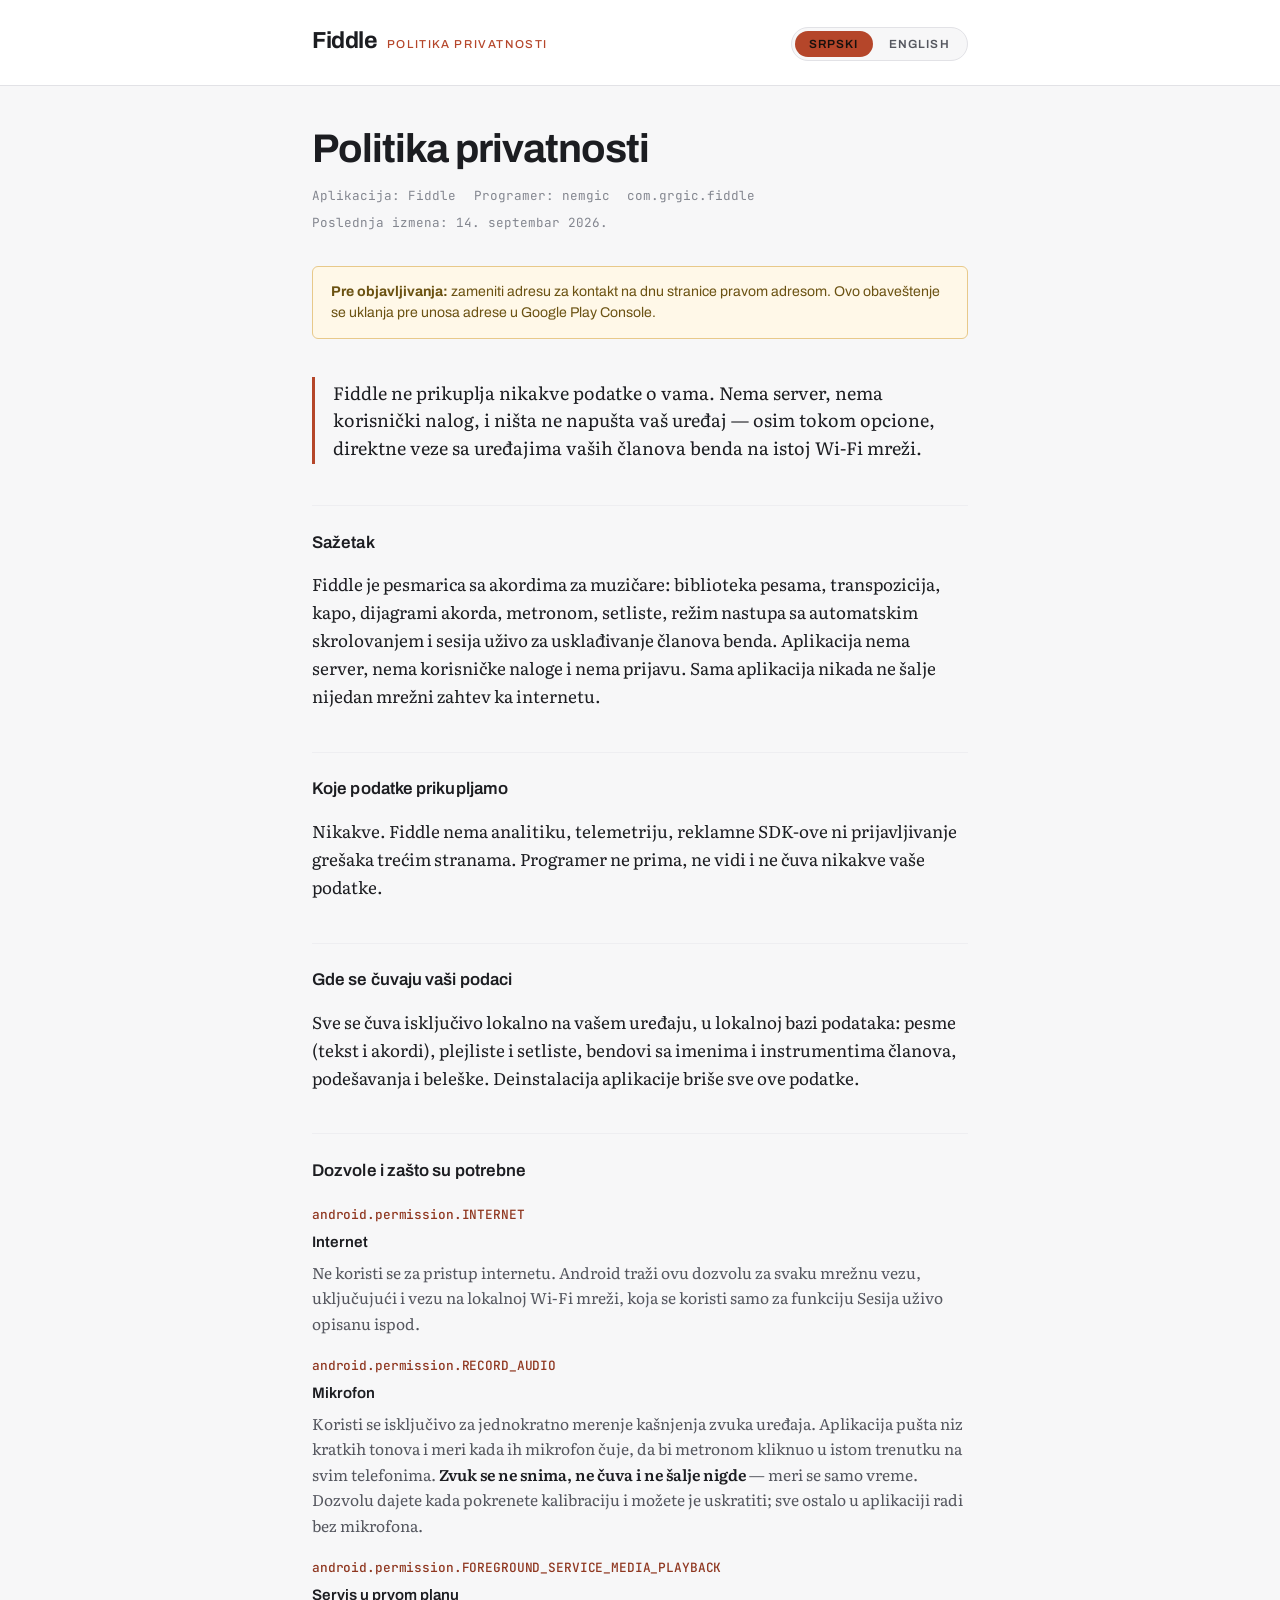
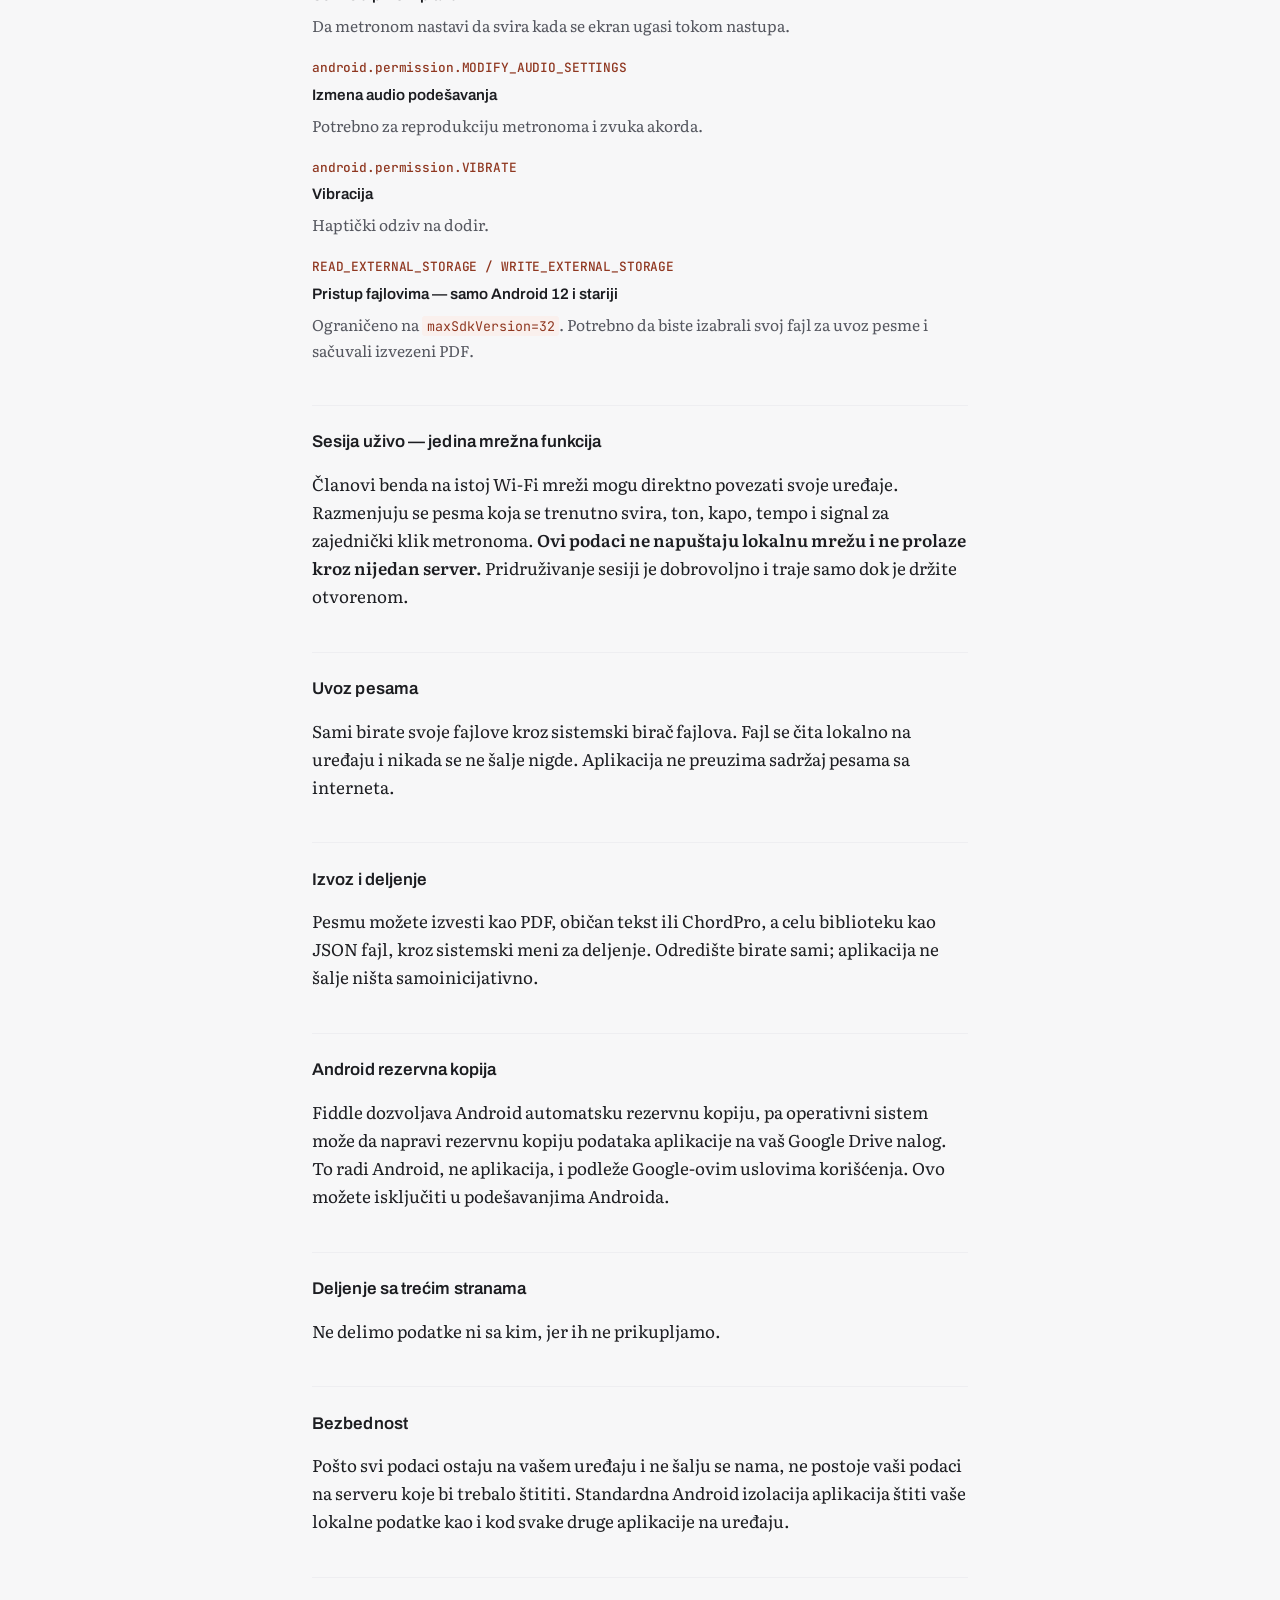
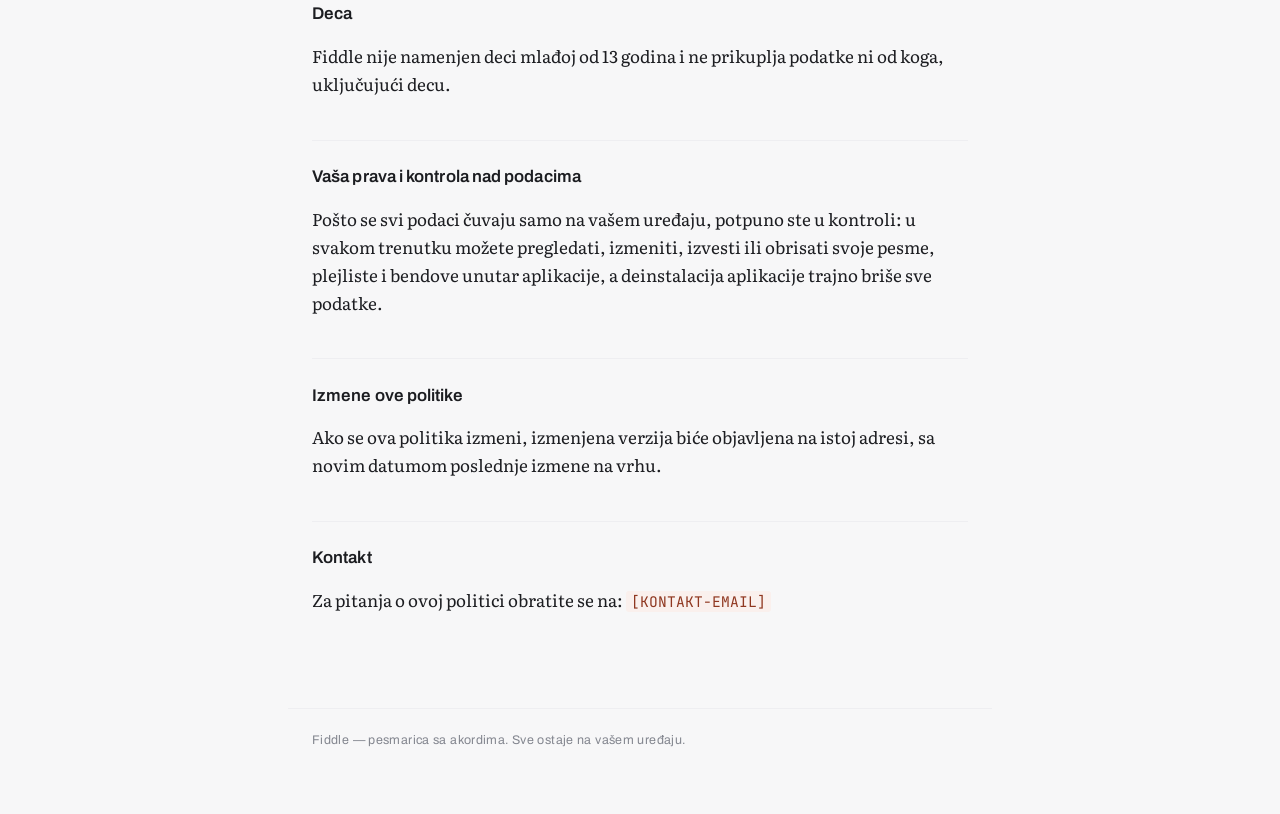
==== fiddle/index.html @ 89981583 "ispravka polycija" ====
<!doctype html>
<html lang="sr-Latn">
<head>
<meta charset="utf-8">
<meta name="viewport" content="width=device-width, initial-scale=1">
<meta name="description" content="Politika privatnosti aplikacije Fiddle / Fiddle privacy policy">
<title>Fiddle Privacy Policy</title>
<link rel="preconnect" href="https://fonts.googleapis.com">
<link rel="preconnect" href="https://fonts.gstatic.com" crossorigin>
<link rel="stylesheet" href="https://fonts.googleapis.com/css2?family=Archivo:wght@500;600;700&family=Literata:opsz,wght@7..72,400;7..72,500;7..72,600&family=JetBrains+Mono:wght@400;500&display=swap">

<style>
  :root {
    /* neutrals biased slightly cool, so the rust accent reads as chosen */
    --bg:        #f7f7f8;
    --surface:   #ffffff;
    --ink:       #1c1d21;
    --ink-soft:  #55575f;
    --ink-faint: #83868f;
    --rule:      #e2e2e6;
    --rule-soft: #eeeef1;
    --accent:    #b5462a;   /* Fiddle adaptive-icon background */
    --accent-dim:#8f3720;
    --accent-wash:#faf0ed;
    --note-bg:   #fff8e8;
    --note-rule: #e8c98a;
    --note-ink:  #6b5212;

    --display: 'Archivo', 'Segoe UI', system-ui, sans-serif;
    --body: 'Literata', Georgia, 'Times New Roman', serif;
    --mono: 'JetBrains Mono', 'Cascadia Mono', Consolas, monospace;
  }

  :root:not([data-theme="light"]) {
    color-scheme: light;
  }

  @media (prefers-color-scheme: dark) {
    :root:not([data-theme="light"]) {
      --bg:        #131417;
      --surface:   #1a1c20;
      --ink:       #e9e9ec;
      --ink-soft:  #a9abb3;
      --ink-faint: #7c7f88;
      --rule:      #2c2e34;
      --rule-soft: #232529;
      --accent:    #e2765a;
      --accent-dim:#f0937a;
      --accent-wash:#2a1c18;
      --note-bg:   #241f12;
      --note-rule: #6b5a2c;
      --note-ink:  #e0cb92;
      color-scheme: dark;
    }
  }

  :root[data-theme="dark"] {
    --bg:        #131417;
    --surface:   #1a1c20;
    --ink:       #e9e9ec;
    --ink-soft:  #a9abb3;
    --ink-faint: #7c7f88;
    --rule:      #2c2e34;
    --rule-soft: #232529;
    --accent:    #e2765a;
    --accent-dim:#f0937a;
    --accent-wash:#2a1c18;
    --note-bg:   #241f12;
    --note-rule: #6b5a2c;
    --note-ink:  #e0cb92;
    color-scheme: dark;
  }

  * { box-sizing: border-box; }

  body {
    background: var(--bg);
    color: var(--ink);
    font-family: var(--body);
    font-size: 17px;
    line-height: 1.65;
    -webkit-text-size-adjust: 100%;
  }

  /* ---------- masthead ---------- */

  .masthead {
    border-bottom: 1px solid var(--rule);
    background: var(--surface);
  }

  .masthead-inner {
    max-width: 44rem;
    margin: 0 auto;
    padding: 1.4rem 1.5rem 1.5rem;
    display: flex;
    flex-wrap: wrap;
    align-items: flex-end;
    justify-content: space-between;
    gap: 1rem 1.5rem;
  }

  .brand {
    display: flex;
    align-items: baseline;
    gap: 0.6rem;
  }

  .brand-mark {
    font-family: var(--display);
    font-weight: 700;
    font-size: 1.45rem;
    letter-spacing: -0.02em;
    color: var(--ink);
  }

  .brand-sub {
    font-family: var(--display);
    font-weight: 500;
    font-size: 0.72rem;
    letter-spacing: 0.14em;
    text-transform: uppercase;
    color: var(--accent);
  }

  /* ---------- language switch ---------- */

  .langswitch {
    display: inline-flex;
    border: 1px solid var(--rule);
    border-radius: 999px;
    padding: 3px;
    background: var(--bg);
    gap: 2px;
  }

  .langswitch button {
    font-family: var(--display);
    font-size: 0.74rem;
    font-weight: 600;
    letter-spacing: 0.09em;
    text-transform: uppercase;
    padding: 0.42rem 0.9rem;
    border: 0;
    border-radius: 999px;
    background: transparent;
    color: var(--ink-soft);
    cursor: pointer;
    transition: background 140ms ease, color 140ms ease;
  }

  .langswitch button:hover { color: var(--ink); }

  .langswitch button[aria-pressed="true"] {
    background: var(--accent);
    color: #fff;
  }

  :root[data-theme="dark"] .langswitch button[aria-pressed="true"],
  :root:not([data-theme="light"]) .langswitch button[aria-pressed="true"] { color: #17100d; }

  .langswitch button:focus-visible {
    outline: 2px solid var(--accent);
    outline-offset: 2px;
  }

  /* ---------- document ---------- */

  main {
    max-width: 44rem;
    margin: 0 auto;
    padding: 2.6rem 1.5rem 5rem;
  }

  h1 {
    font-family: var(--display);
    font-size: clamp(1.85rem, 5.4vw, 2.5rem);
    font-weight: 700;
    letter-spacing: -0.025em;
    line-height: 1.12;
    text-wrap: balance;
    margin: 0 0 0.9rem;
  }

  .meta {
    font-family: var(--mono);
    font-size: 0.79rem;
    color: var(--ink-faint);
    margin: 0 0 2rem;
    display: flex;
    flex-wrap: wrap;
    gap: 0.35rem 1.1rem;
  }

  .lede {
    font-size: 1.12rem;
    line-height: 1.55;
    color: var(--ink);
    border-left: 3px solid var(--accent);
    padding: 0.1rem 0 0.1rem 1.1rem;
    margin: 0 0 2.6rem;
  }

  h2 {
    font-family: var(--display);
    font-size: 1.06rem;
    font-weight: 600;
    letter-spacing: 0.005em;
    color: var(--ink);
    margin: 2.6rem 0 0.2rem;
    padding-top: 1.4rem;
    border-top: 1px solid var(--rule-soft);
    text-wrap: balance;
  }

  h2:first-of-type { margin-top: 0; }

  p { margin: 0.85rem 0; }

  strong { font-weight: 600; color: var(--ink); }

  code {
    font-family: var(--mono);
    font-size: 0.86em;
    background: var(--accent-wash);
    color: var(--accent-dim);
    padding: 0.1em 0.34em;
    border-radius: 3px;
    word-break: break-word;
  }

  /* ---------- permissions list ---------- */

  .perms {
    margin: 1.2rem 0 0;
    padding: 0;
    display: flex;
    flex-direction: column;
    gap: 1.15rem;
  }

  .perm {
    display: grid;
    gap: 0.3rem;
  }

  .perm-name {
    font-family: var(--mono);
    font-size: 0.8rem;
    font-weight: 500;
    color: var(--accent-dim);
    letter-spacing: -0.01em;
    word-break: break-word;
  }

  .perm-label {
    font-family: var(--display);
    font-weight: 600;
    font-size: 0.95rem;
    color: var(--ink);
  }

  .perm p { margin: 0; color: var(--ink-soft); font-size: 0.97rem; }

  /* ---------- editor note ---------- */

  .todo {
    background: var(--note-bg);
    border: 1px solid var(--note-rule);
    border-radius: 6px;
    padding: 0.9rem 1.1rem;
    margin: 0 0 2.4rem;
    font-family: var(--display);
    font-size: 0.88rem;
    line-height: 1.5;
    color: var(--note-ink);
  }

  .todo b { font-weight: 700; }

  /* ---------- footer ---------- */

  footer {
    max-width: 44rem;
    margin: 0 auto;
    padding: 0 1.5rem 4rem;
    font-family: var(--display);
    font-size: 0.78rem;
    letter-spacing: 0.03em;
    color: var(--ink-faint);
    border-top: 1px solid var(--rule-soft);
    padding-top: 1.3rem;
  }

  [hidden] { display: none !important; }

  @media (prefers-reduced-motion: reduce) {
    * { transition: none !important; }
  }
</style>

<style>
  html { color-scheme: light dark; }
  body { margin: 0; }
  img { max-width: 100%; }
  [hidden] { display: none !important; }
</style>
</head>
<body>
<header class="masthead">
  <div class="masthead-inner">
    <div class="brand">
      <span class="brand-mark">Fiddle</span>
      <span class="brand-sub" data-t="kicker">Politika privatnosti</span>
    </div>
    <div class="langswitch" role="group" aria-label="Jezik / Language">
      <button type="button" data-lang="sr" aria-pressed="true">Srpski</button>
      <button type="button" data-lang="en" aria-pressed="false">English</button>
    </div>
  </div>
</header>

<!-- ===================== SRPSKI ===================== -->
<main id="doc-sr">
  <h1>Politika privatnosti</h1>
  <p class="meta">
    <span>Aplikacija: Fiddle</span>
    <span>Programer: nemgic</span>
    <span>com.grgic.fiddle</span>
    <span>Poslednja izmena: 14. septembar 2026.</span>
  </p>

  <div class="todo">
    <b>Pre objavljivanja:</b> zameniti adresu za kontakt na dnu stranice pravom adresom. Ovo obaveštenje se uklanja pre unosa adrese u Google Play Console.
  </div>

  <p class="lede">Fiddle ne prikuplja nikakve podatke o vama. Nema server, nema korisnički nalog, i ništa ne napušta vaš uređaj — osim tokom opcione, direktne veze sa uređajima vaših članova benda na istoj Wi-Fi mreži.</p>

  <h2>Sažetak</h2>
  <p>Fiddle je pesmarica sa akordima za muzičare: biblioteka pesama, transpozicija, kapo, dijagrami akorda, metronom, setliste, režim nastupa sa automatskim skrolovanjem i sesija uživo za usklađivanje članova benda. Aplikacija nema server, nema korisničke naloge i nema prijavu. Sama aplikacija nikada ne šalje nijedan mrežni zahtev ka internetu.</p>

  <h2>Koje podatke prikupljamo</h2>
  <p>Nikakve. Fiddle nema analitiku, telemetriju, reklamne SDK-ove ni prijavljivanje grešaka trećim stranama. Programer ne prima, ne vidi i ne čuva nikakve vaše podatke.</p>

  <h2>Gde se čuvaju vaši podaci</h2>
  <p>Sve se čuva isključivo lokalno na vašem uređaju, u lokalnoj bazi podataka: pesme (tekst i akordi), plejliste i setliste, bendovi sa imenima i instrumentima članova, podešavanja i beleške. Deinstalacija aplikacije briše sve ove podatke.</p>

  <h2>Dozvole i zašto su potrebne</h2>
  <div class="perms">
    <div class="perm">
      <span class="perm-name">android.permission.INTERNET</span>
      <span class="perm-label">Internet</span>
      <p>Ne koristi se za pristup internetu. Android traži ovu dozvolu za svaku mrežnu vezu, uključujući i vezu na lokalnoj Wi-Fi mreži, koja se koristi samo za funkciju Sesija uživo opisanu ispod.</p>
    </div>
    <div class="perm">
      <span class="perm-name">android.permission.RECORD_AUDIO</span>
      <span class="perm-label">Mikrofon</span>
      <p>Koristi se isključivo za jednokratno merenje kašnjenja zvuka uređaja. Aplikacija pušta niz kratkih tonova i meri kada ih mikrofon čuje, da bi metronom kliknuo u istom trenutku na svim telefonima. <strong>Zvuk se ne snima, ne čuva i ne šalje nigde</strong> — meri se samo vreme. Dozvolu dajete kada pokrenete kalibraciju i možete je uskratiti; sve ostalo u aplikaciji radi bez mikrofona.</p>
    </div>
    <div class="perm">
      <span class="perm-name">android.permission.FOREGROUND_SERVICE_MEDIA_PLAYBACK</span>
      <span class="perm-label">Servis u prvom planu</span>
      <p>Da metronom nastavi da svira kada se ekran ugasi tokom nastupa.</p>
    </div>
    <div class="perm">
      <span class="perm-name">android.permission.MODIFY_AUDIO_SETTINGS</span>
      <span class="perm-label">Izmena audio podešavanja</span>
      <p>Potrebno za reprodukciju metronoma i zvuka akorda.</p>
    </div>
    <div class="perm">
      <span class="perm-name">android.permission.VIBRATE</span>
      <span class="perm-label">Vibracija</span>
      <p>Haptički odziv na dodir.</p>
    </div>
    <div class="perm">
      <span class="perm-name">READ_EXTERNAL_STORAGE / WRITE_EXTERNAL_STORAGE</span>
      <span class="perm-label">Pristup fajlovima — samo Android 12 i stariji</span>
      <p>Ograničeno na <code>maxSdkVersion=32</code>. Potrebno da biste izabrali svoj fajl za uvoz pesme i sačuvali izvezeni PDF.</p>
    </div>
  </div>

  <h2>Sesija uživo — jedina mrežna funkcija</h2>
  <p>Članovi benda na istoj Wi-Fi mreži mogu direktno povezati svoje uređaje. Razmenjuju se pesma koja se trenutno svira, ton, kapo, tempo i signal za zajednički klik metronoma. <strong>Ovi podaci ne napuštaju lokalnu mrežu i ne prolaze kroz nijedan server.</strong> Pridruživanje sesiji je dobrovoljno i traje samo dok je držite otvorenom.</p>

  <h2>Uvoz pesama</h2>
  <p>Sami birate svoje fajlove kroz sistemski birač fajlova. Fajl se čita lokalno na uređaju i nikada se ne šalje nigde. Aplikacija ne preuzima sadržaj pesama sa interneta.</p>

  <h2>Izvoz i deljenje</h2>
  <p>Pesmu možete izvesti kao PDF, običan tekst ili ChordPro, a celu biblioteku kao JSON fajl, kroz sistemski meni za deljenje. Odredište birate sami; aplikacija ne šalje ništa samoinicijativno.</p>

  <h2>Android rezervna kopija</h2>
  <p>Fiddle dozvoljava Android automatsku rezervnu kopiju, pa operativni sistem može da napravi rezervnu kopiju podataka aplikacije na vaš Google Drive nalog. To radi Android, ne aplikacija, i podleže Google-ovim uslovima korišćenja. Ovo možete isključiti u podešavanjima Androida.</p>

  <h2>Deljenje sa trećim stranama</h2>
  <p>Ne delimo podatke ni sa kim, jer ih ne prikupljamo.</p>

  <h2>Bezbednost</h2>
  <p>Pošto svi podaci ostaju na vašem uređaju i ne šalju se nama, ne postoje vaši podaci na serveru koje bi trebalo štititi. Standardna Android izolacija aplikacija štiti vaše lokalne podatke kao i kod svake druge aplikacije na uređaju.</p>

  <h2>Deca</h2>
  <p>Fiddle nije namenjen deci mlađoj od 13 godina i ne prikuplja podatke ni od koga, uključujući decu.</p>

  <h2>Vaša prava i kontrola nad podacima</h2>
  <p>Pošto se svi podaci čuvaju samo na vašem uređaju, potpuno ste u kontroli: u svakom trenutku možete pregledati, izmeniti, izvesti ili obrisati svoje pesme, plejliste i bendove unutar aplikacije, a deinstalacija aplikacije trajno briše sve podatke.</p>

  <h2>Izmene ove politike</h2>
  <p>Ako se ova politika izmeni, izmenjena verzija biće objavljena na istoj adresi, sa novim datumom poslednje izmene na vrhu.</p>

  <h2>Kontakt</h2>
  <p>Za pitanja o ovoj politici obratite se na: <code>[KONTAKT-EMAIL]</code></p>
</main>

<!-- ===================== ENGLISH ===================== -->
<main id="doc-en" hidden>
  <h1>Privacy Policy</h1>
  <p class="meta">
    <span>App: Fiddle</span>
    <span>Developer: nemgic</span>
    <span>com.grgic.fiddle</span>
    <span>Last updated: 14 September 2026</span>
  </p>

  <div class="todo">
    <b>Before publishing:</b> replace the contact address at the bottom of this page with a real one. This notice is removed before the URL goes into Google Play Console.
  </div>

  <p class="lede">Fiddle does not collect any data about you. There is no server, no account, and nothing leaves your device — except during an optional, direct connection to your own band members' devices on the same Wi-Fi network.</p>

  <h2>Summary</h2>
  <p>Fiddle is a chord book for musicians: a song library, transposition, capo, chord diagrams, a metronome, setlists, a performance mode with auto-scroll, and a live session for keeping a band in sync. The app has no backend server, no user accounts, and no login. The app itself never sends a single network request to the internet.</p>

  <h2>What data we collect</h2>
  <p>None. Fiddle has no analytics, no telemetry, no advertising SDKs, and no third-party crash reporting. The developer does not receive, see, or store any of your data.</p>

  <h2>Where your data lives</h2>
  <p>Everything is stored locally on your device, in a local database: your songs (lyrics and chords), playlists and setlists, bands with member names and instruments, settings, and notes. Uninstalling the app deletes all of it.</p>

  <h2>Permissions and why they are needed</h2>
  <div class="perms">
    <div class="perm">
      <span class="perm-name">android.permission.INTERNET</span>
      <span class="perm-label">Internet</span>
      <p>Not used to reach the internet. Android requires this permission for any network connection, including one on a local Wi-Fi network, which is the only thing it is used for — the Live Session feature described below.</p>
    </div>
    <div class="perm">
      <span class="perm-name">android.permission.RECORD_AUDIO</span>
      <span class="perm-label">Microphone</span>
      <p>Used solely for a one-time measurement of the device's audio latency. The app plays a series of short tones and measures when the microphone hears them, so the metronome can click at the same instant on every phone. <strong>Audio is never recorded, stored, or sent anywhere</strong> — only timing is measured. You grant this permission when you start the calibration and may decline it; everything else in the app works without the microphone.</p>
    </div>
    <div class="perm">
      <span class="perm-name">android.permission.FOREGROUND_SERVICE_MEDIA_PLAYBACK</span>
      <span class="perm-label">Foreground service</span>
      <p>Lets the metronome keep playing when the screen turns off during a performance.</p>
    </div>
    <div class="perm">
      <span class="perm-name">android.permission.MODIFY_AUDIO_SETTINGS</span>
      <span class="perm-label">Modify audio settings</span>
      <p>Required to play the metronome and chord sounds.</p>
    </div>
    <div class="perm">
      <span class="perm-name">android.permission.VIBRATE</span>
      <span class="perm-label">Vibration</span>
      <p>Haptic feedback on taps.</p>
    </div>
    <div class="perm">
      <span class="perm-name">READ_EXTERNAL_STORAGE / WRITE_EXTERNAL_STORAGE</span>
      <span class="perm-label">File access — Android 12 and older only</span>
      <p>Limited to <code>maxSdkVersion=32</code>. Needed so you can pick your own file to import a song and save an exported PDF.</p>
    </div>
  </div>

  <h2>Live Session — the only network feature</h2>
  <p>Band members on the same Wi-Fi network can connect their devices directly. They exchange the song currently being played, the key, capo, tempo, and a shared metronome click signal. <strong>This data never leaves the local network and never passes through any server.</strong> Joining a session is voluntary and lasts only as long as you keep it open.</p>

  <h2>Importing songs</h2>
  <p>You pick your own files through the system file picker. The file is read locally on your device and is never sent anywhere. The app does not download song content from the internet.</p>

  <h2>Export and sharing</h2>
  <p>You can export a song as a PDF, plain text, or ChordPro, and your whole library as a JSON file, through the system share menu. You choose the destination; the app never sends anything on its own.</p>

  <h2>Android backup</h2>
  <p>Fiddle allows Android's automatic backup, so the operating system may back up the app's data to your own Google Drive account. This is done by Android, not by the app, and is governed by Google's terms. You can turn it off in your Android settings.</p>

  <h2>Sharing with third parties</h2>
  <p>We do not share data with anyone, because we do not collect any.</p>

  <h2>Security</h2>
  <p>Since all data stays on your device and none is transmitted to us, there is no data of yours on a server to protect. Standard Android app sandboxing protects your local data as it does for any other app on the device.</p>

  <h2>Children</h2>
  <p>Fiddle is not directed at children under 13, and it does not collect data from anyone, including children.</p>

  <h2>Your rights and control over your data</h2>
  <p>Because everything is stored only on your device, you are always in full control: you can view, edit, export, or delete your songs, playlists, and bands at any time inside the app, and uninstalling the app permanently deletes all of it.</p>

  <h2>Changes to this policy</h2>
  <p>If this policy changes, the updated version will be published at this same address, with a new last-updated date at the top.</p>

  <h2>Contact</h2>
  <p>For questions about this policy, contact: <code>[CONTACT-EMAIL]</code></p>
</main>

<footer>
  <span data-t="footer">Fiddle — pesmarica sa akordima. Sve ostaje na vašem uređaju.</span>
</footer>

<script>
  (function () {
    var KEY = 'fiddle-privacy-lang';
    var docs = { sr: document.getElementById('doc-sr'), en: document.getElementById('doc-en') };
    var buttons = Array.prototype.slice.call(document.querySelectorAll('.langswitch button'));
    var kicker = document.querySelector('[data-t="kicker"]');
    var footer = document.querySelector('[data-t="footer"]');

    var strings = {
      sr: { kicker: 'Politika privatnosti', footer: 'Fiddle — pesmarica sa akordima. Sve ostaje na vašem uređaju.' },
      en: { kicker: 'Privacy Policy', footer: 'Fiddle — a chord book for musicians. Everything stays on your device.' }
    };

    function apply(lang) {
      docs.sr.hidden = lang !== 'sr';
      docs.en.hidden = lang !== 'en';
      buttons.forEach(function (b) {
        b.setAttribute('aria-pressed', String(b.dataset.lang === lang));
      });
      kicker.textContent = strings[lang].kicker;
      footer.textContent = strings[lang].footer;
      document.documentElement.lang = lang === 'sr' ? 'sr-Latn' : 'en';
      try { localStorage.setItem(KEY, lang); } catch (e) { /* private mode */ }
    }

    var initial = 'sr';
    try {
      var saved = localStorage.getItem(KEY);
      if (saved === 'sr' || saved === 'en') initial = saved;
    } catch (e) { /* storage blocked */ }

    buttons.forEach(function (b) {
      b.addEventListener('click', function () { apply(b.dataset.lang); });
    });

    apply(initial);
  })();
</script>
</body>
</html>
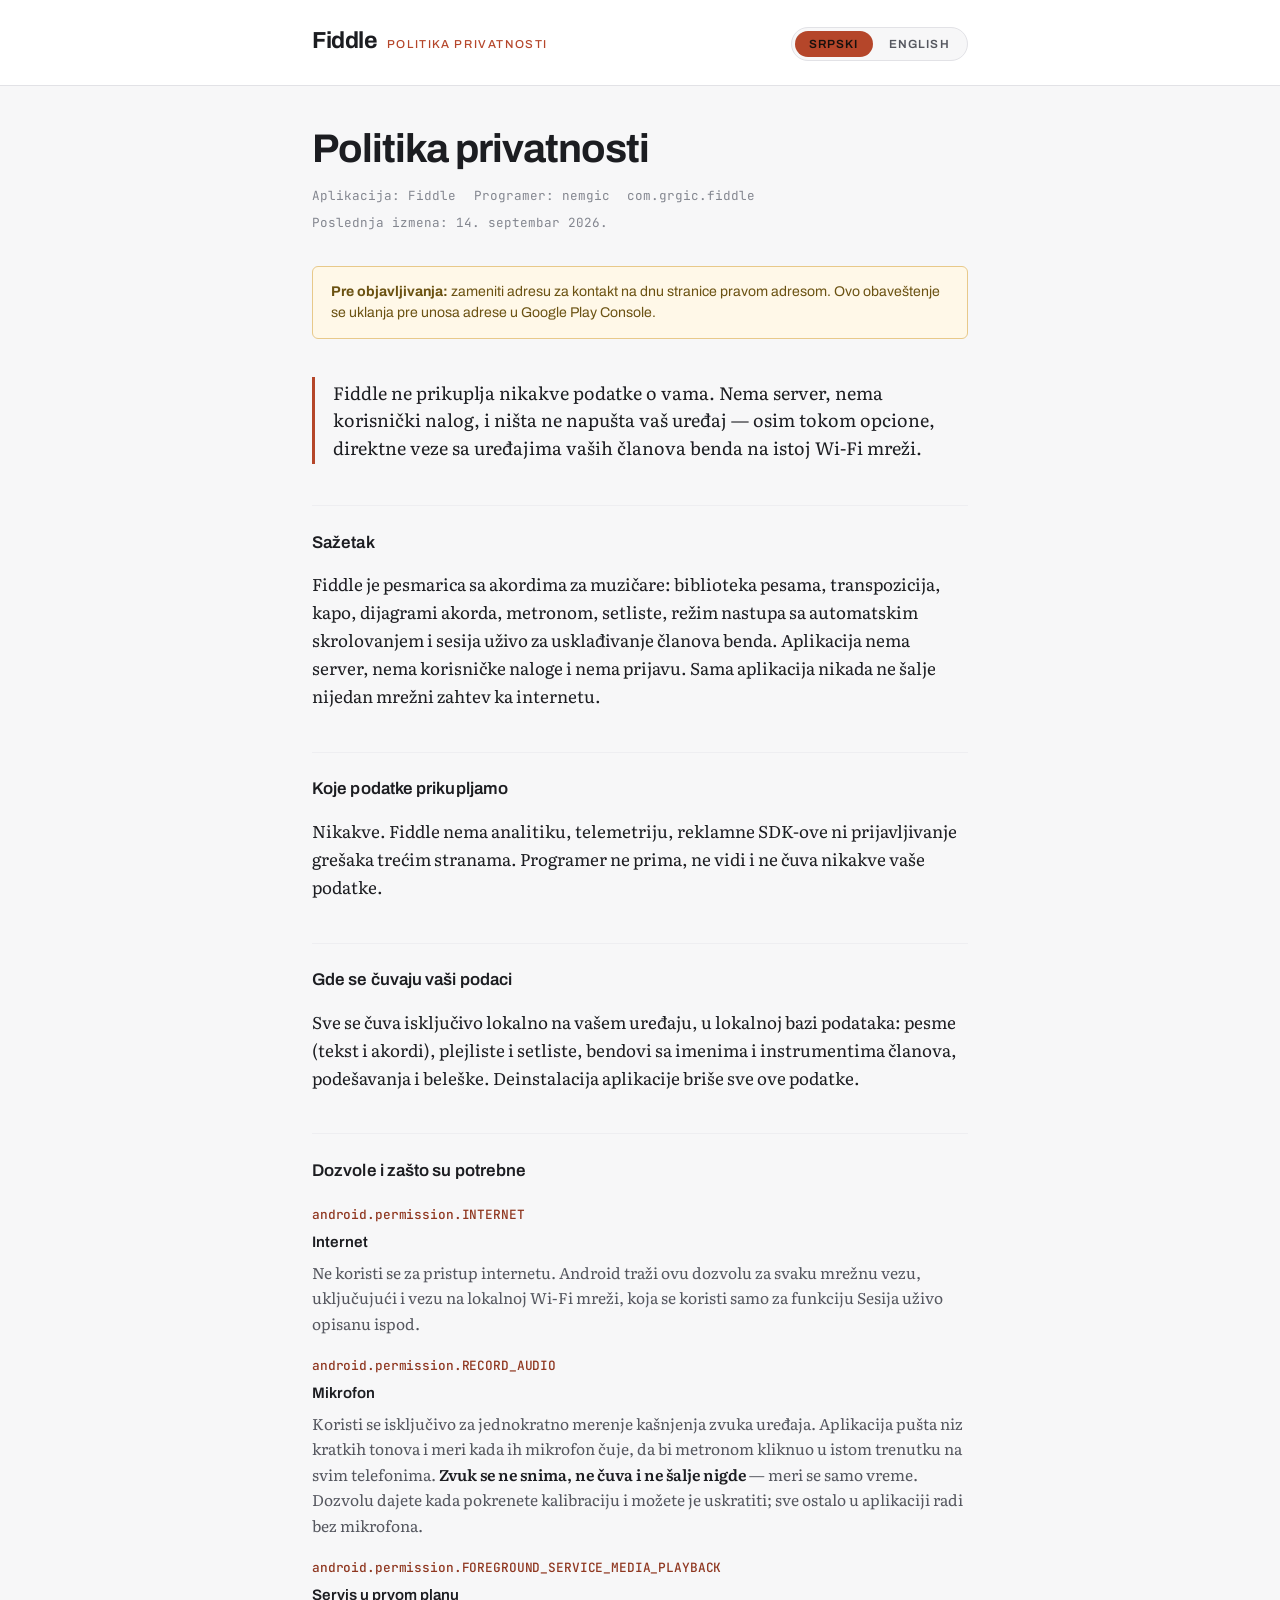
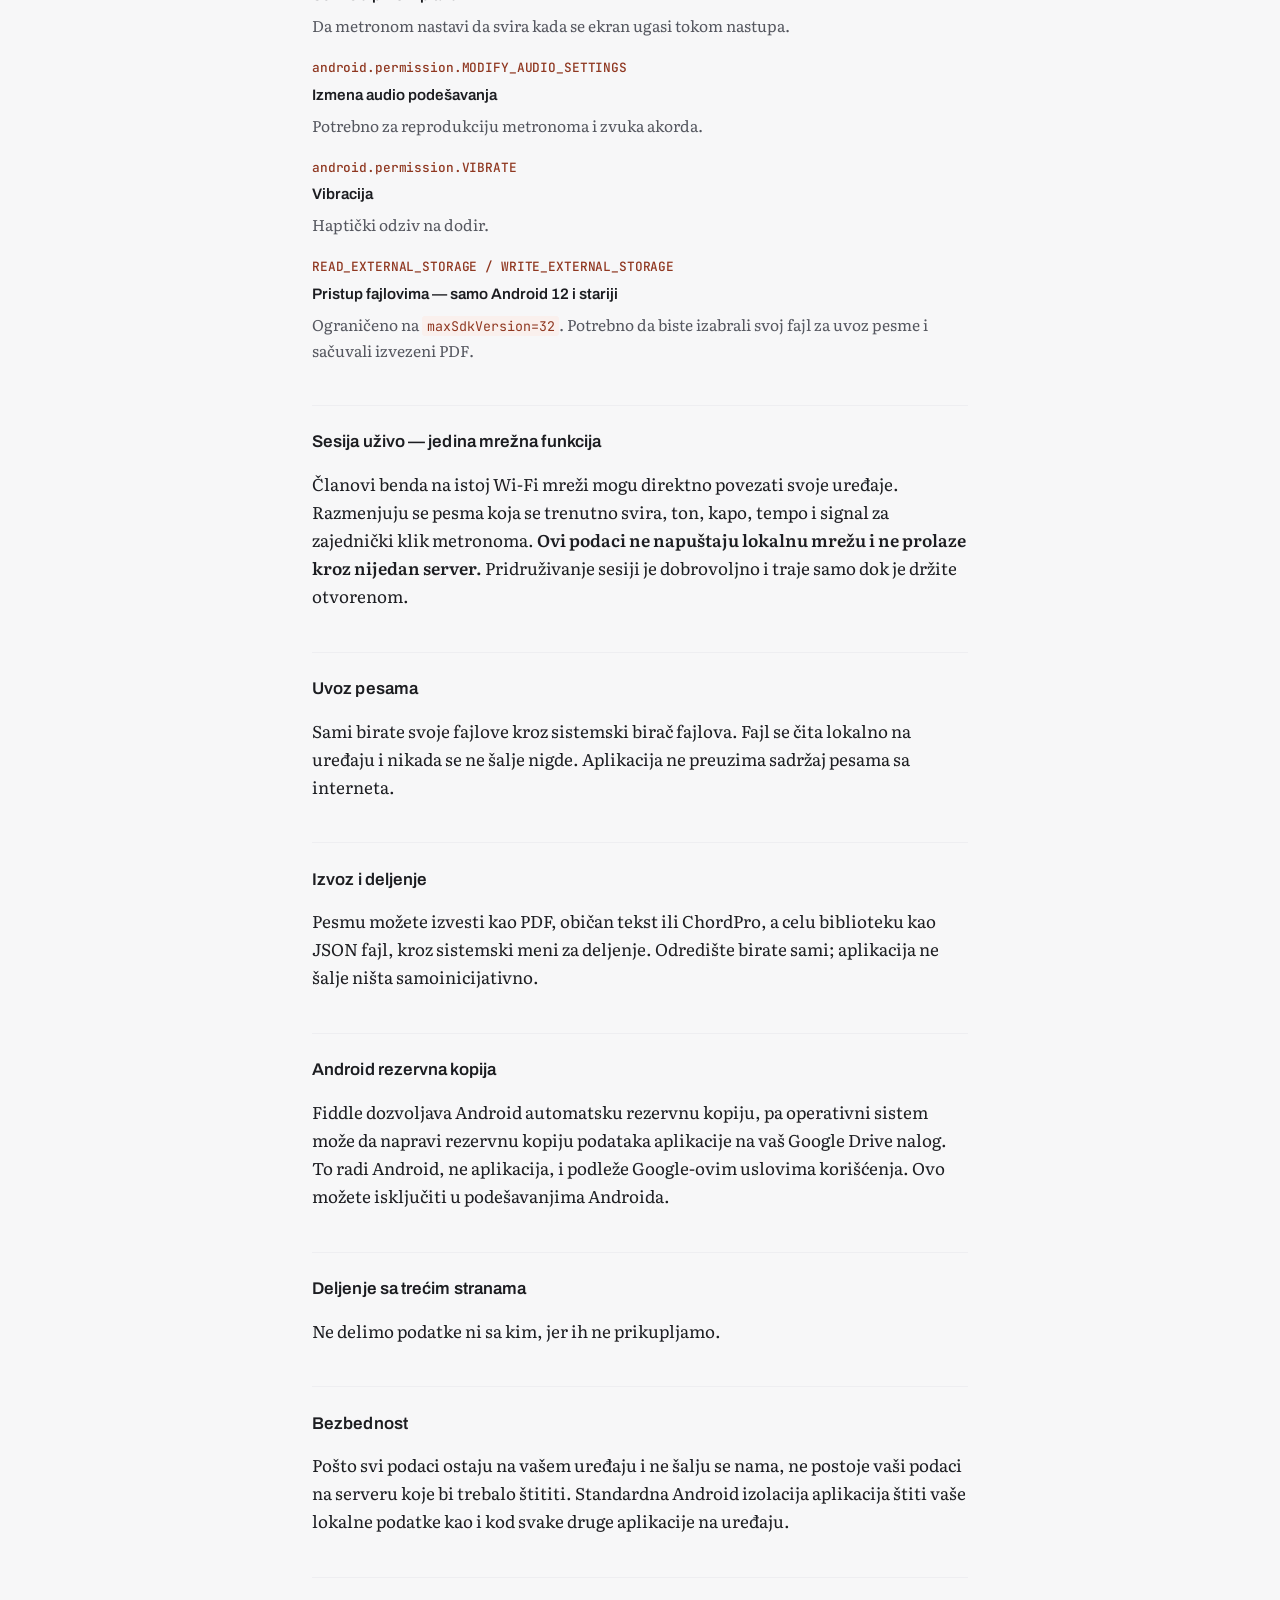
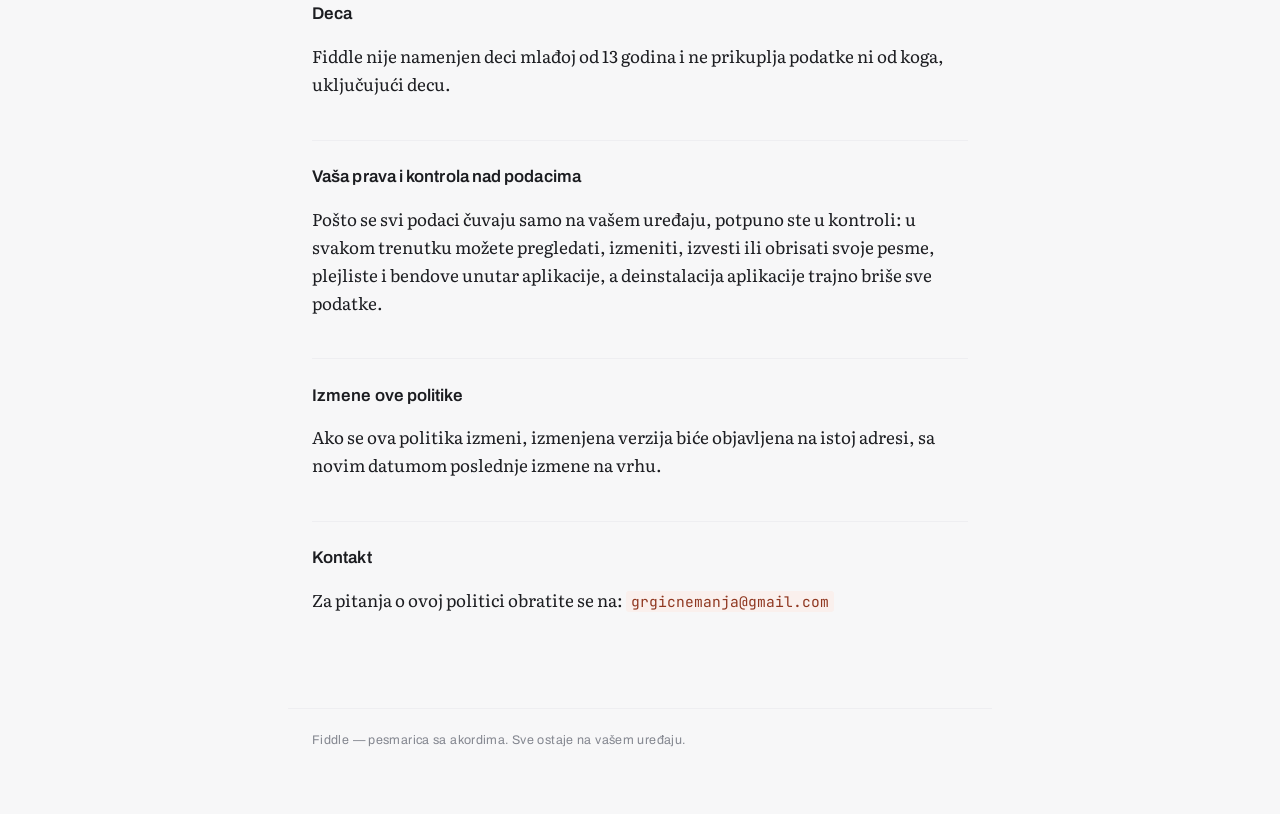
==== commit d1c044d1: "Update contact email in index" ====
--- a/fiddle/index.html
+++ b/fiddle/index.html
@@ -407,7 +407,7 @@
   <p>Ako se ova politika izmeni, izmenjena verzija biće objavljena na istoj adresi, sa novim datumom poslednje izmene na vrhu.</p>
 
   <h2>Kontakt</h2>
-  <p>Za pitanja o ovoj politici obratite se na: <code>[KONTAKT-EMAIL]</code></p>
+  <p>Za pitanja o ovoj politici obratite se na: <code>grgicnemanja@gmail.com</code></p>
 </main>
 
 <!-- ===================== ENGLISH ===================== -->
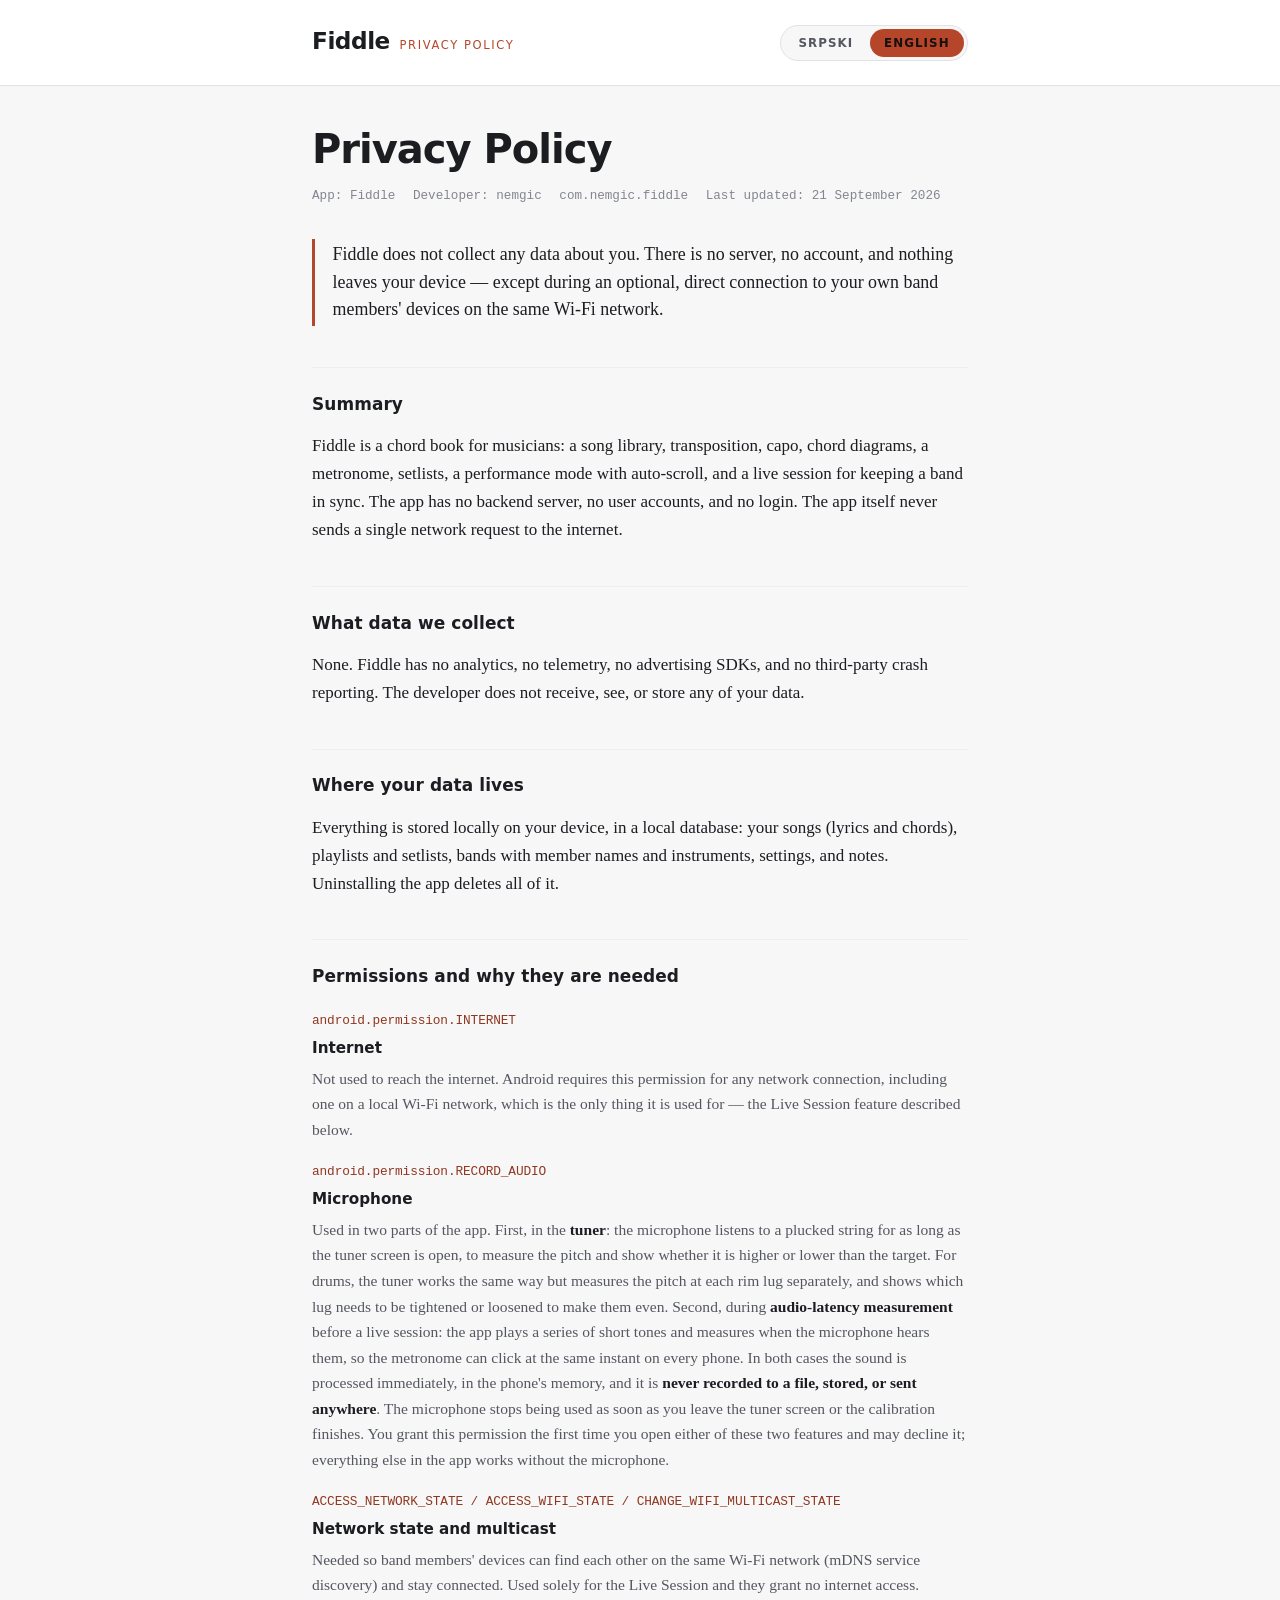
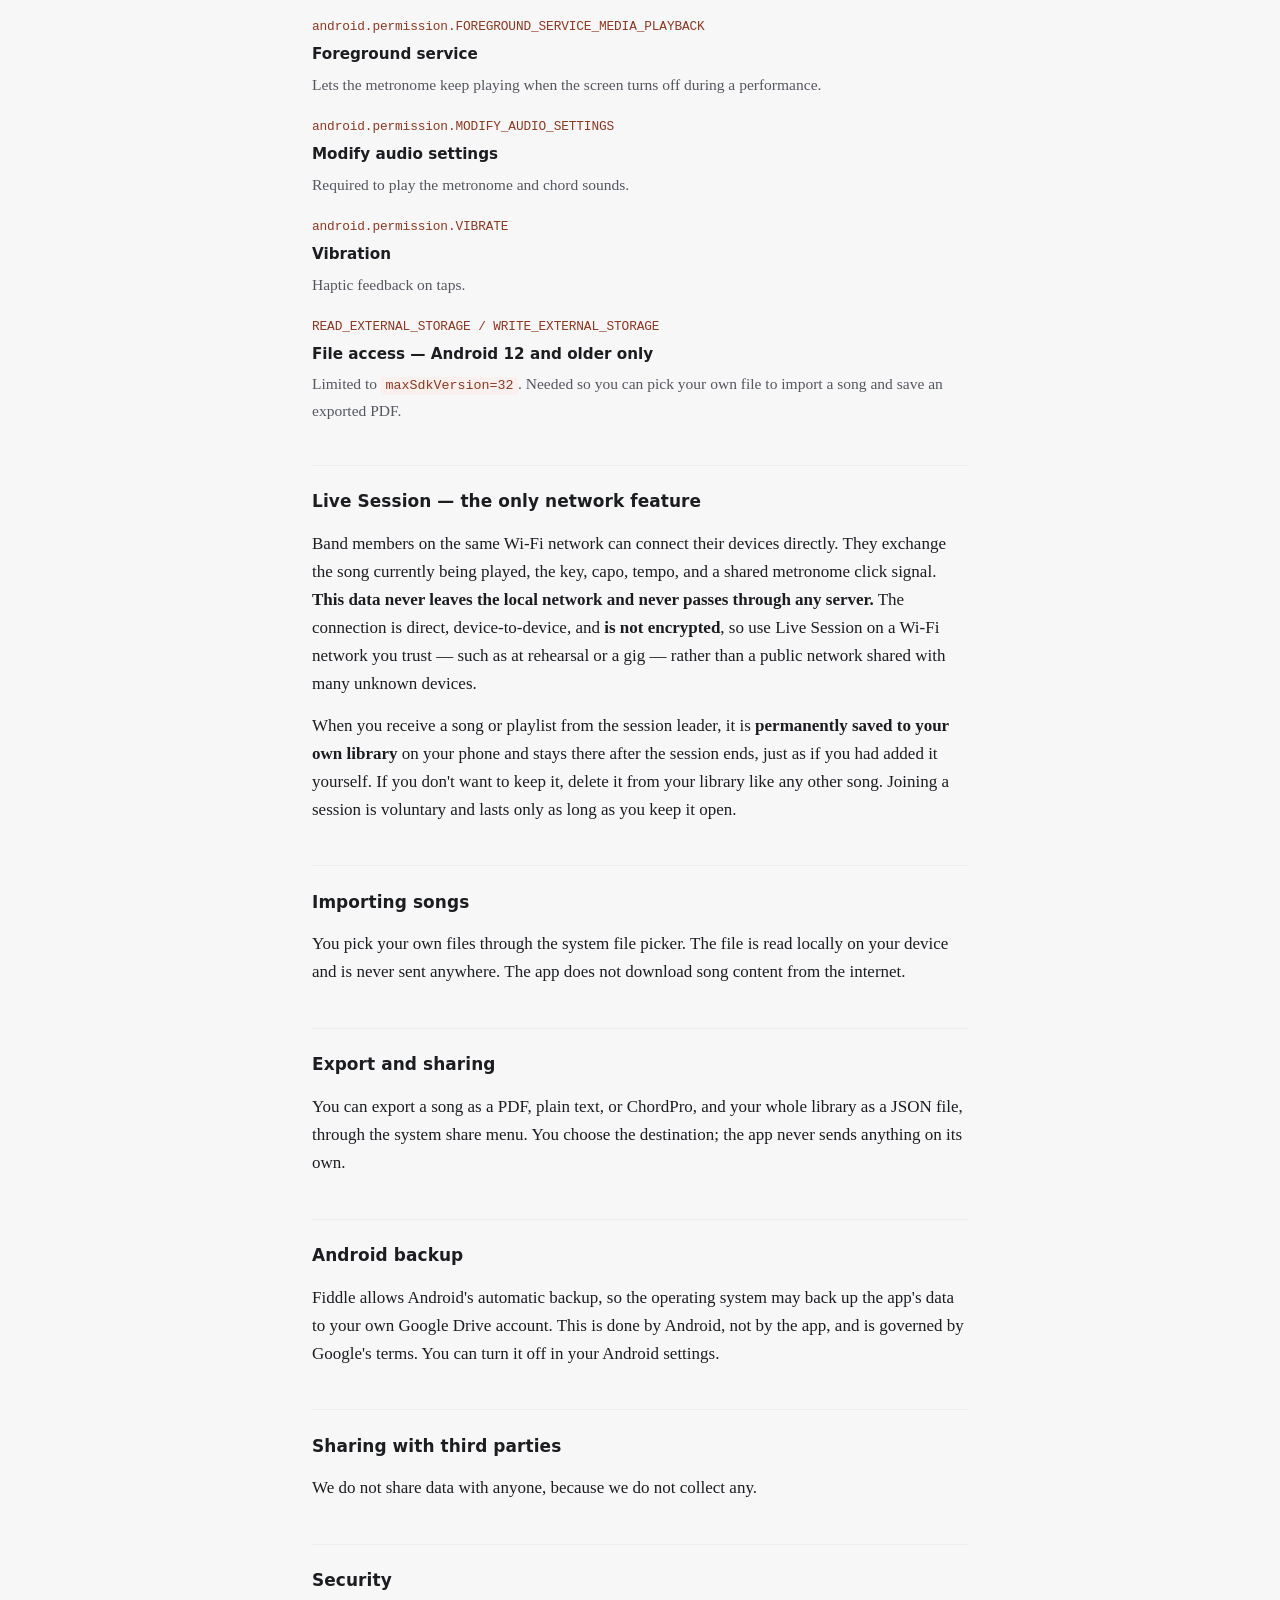
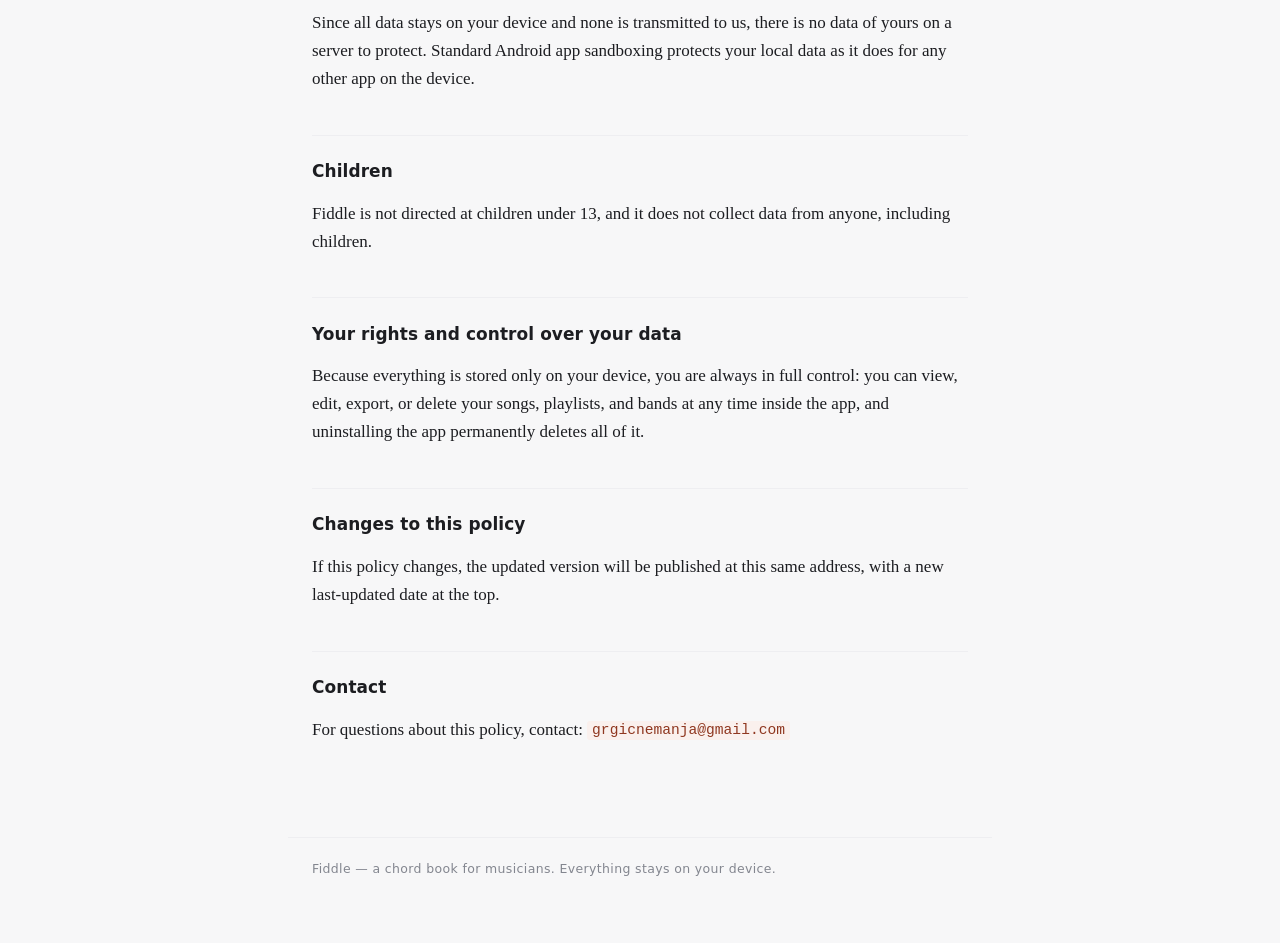
==== commit 4034cc2d: "Politika privatnosti: mikrofon (stimer), sesija uzivo, ime paketa, datum Co-Authored-By: Claude Opus" ====
--- a/fiddle/index.html
+++ b/fiddle/index.html
@@ -1,13 +1,10 @@
 <!doctype html>
-<html lang="sr-Latn">
+<html lang="en">
 <head>
 <meta charset="utf-8">
 <meta name="viewport" content="width=device-width, initial-scale=1">
-<meta name="description" content="Politika privatnosti aplikacije Fiddle / Fiddle privacy policy">
+<meta name="description" content="Fiddle privacy policy / Politika privatnosti aplikacije Fiddle">
 <title>Fiddle Privacy Policy</title>
-<link rel="preconnect" href="https://fonts.googleapis.com">
-<link rel="preconnect" href="https://fonts.gstatic.com" crossorigin>
-<link rel="stylesheet" href="https://fonts.googleapis.com/css2?family=Archivo:wght@500;600;700&family=Literata:opsz,wght@7..72,400;7..72,500;7..72,600&family=JetBrains+Mono:wght@400;500&display=swap">
 
 <style>
   :root {
@@ -311,28 +308,24 @@
   <div class="masthead-inner">
     <div class="brand">
       <span class="brand-mark">Fiddle</span>
-      <span class="brand-sub" data-t="kicker">Politika privatnosti</span>
+      <span class="brand-sub" data-t="kicker">Privacy Policy</span>
     </div>
     <div class="langswitch" role="group" aria-label="Jezik / Language">
-      <button type="button" data-lang="sr" aria-pressed="true">Srpski</button>
-      <button type="button" data-lang="en" aria-pressed="false">English</button>
+      <button type="button" data-lang="sr" aria-pressed="false">Srpski</button>
+      <button type="button" data-lang="en" aria-pressed="true">English</button>
     </div>
   </div>
 </header>
 
 <!-- ===================== SRPSKI ===================== -->
-<main id="doc-sr">
+<main id="doc-sr" hidden>
   <h1>Politika privatnosti</h1>
   <p class="meta">
     <span>Aplikacija: Fiddle</span>
     <span>Programer: nemgic</span>
-    <span>com.grgic.fiddle</span>
-    <span>Poslednja izmena: 14. septembar 2026.</span>
+    <span>com.nemgic.fiddle</span>
+    <span>Poslednja izmena: 21. septembar 2026.</span>
   </p>
-
-  <div class="todo">
-    <b>Pre objavljivanja:</b> zameniti adresu za kontakt na dnu stranice pravom adresom. Ovo obaveštenje se uklanja pre unosa adrese u Google Play Console.
-  </div>
 
   <p class="lede">Fiddle ne prikuplja nikakve podatke o vama. Nema server, nema korisnički nalog, i ništa ne napušta vaš uređaj — osim tokom opcione, direktne veze sa uređajima vaših članova benda na istoj Wi-Fi mreži.</p>
 
@@ -355,7 +348,12 @@
     <div class="perm">
       <span class="perm-name">android.permission.RECORD_AUDIO</span>
       <span class="perm-label">Mikrofon</span>
-      <p>Koristi se isključivo za jednokratno merenje kašnjenja zvuka uređaja. Aplikacija pušta niz kratkih tonova i meri kada ih mikrofon čuje, da bi metronom kliknuo u istom trenutku na svim telefonima. <strong>Zvuk se ne snima, ne čuva i ne šalje nigde</strong> — meri se samo vreme. Dozvolu dajete kada pokrenete kalibraciju i možete je uskratiti; sve ostalo u aplikaciji radi bez mikrofona.</p>
+      <p>Koristi se u dva dela aplikacije. Prvo, u <strong>štimeru</strong>: mikrofon sluša ton žice sve dok je ekran štimera otvoren, da bi izmerio visinu tona i pokazao da li je viša ili niža od željene. Kod bubnja štimer na isti način meri visinu tona posebno na svakom šrafu obruča i pokazuje koji treba zategnuti ili opustiti da bi svi šrafovi bili ujednačeni. Drugo, pri <strong>merenju kašnjenja zvuka</strong> pre sesije uživo: aplikacija pušta niz kratkih tonova i meri kada ih mikrofon čuje, da bi metronom kliknuo u istom trenutku na svim telefonima. U oba slučaja zvuk se obrađuje odmah, u memoriji telefona, i <strong>nikada se ne snima kao fajl, ne čuva se i ne šalje nigde</strong>. Kada napustite ekran štimera ili završite kalibraciju, mikrofon se prestaje koristiti. Dozvolu dajete kada prvi put otvorite jednu od ove dve funkcije i možete je uskratiti; sve ostalo u aplikaciji radi bez mikrofona.</p>
+    </div>
+    <div class="perm">
+      <span class="perm-name">ACCESS_NETWORK_STATE / ACCESS_WIFI_STATE / CHANGE_WIFI_MULTICAST_STATE</span>
+      <span class="perm-label">Stanje mreže i multicast</span>
+      <p>Potrebne da bi uređaji članova benda pronašli jedan drugog na istoj Wi-Fi mreži (mDNS otkrivanje servisa) i ostali povezani. Koriste se isključivo za Sesiju uživo i ne daju pristup internetu.</p>
     </div>
     <div class="perm">
       <span class="perm-name">android.permission.FOREGROUND_SERVICE_MEDIA_PLAYBACK</span>
@@ -380,7 +378,8 @@
   </div>
 
   <h2>Sesija uživo — jedina mrežna funkcija</h2>
-  <p>Članovi benda na istoj Wi-Fi mreži mogu direktno povezati svoje uređaje. Razmenjuju se pesma koja se trenutno svira, ton, kapo, tempo i signal za zajednički klik metronoma. <strong>Ovi podaci ne napuštaju lokalnu mrežu i ne prolaze kroz nijedan server.</strong> Pridruživanje sesiji je dobrovoljno i traje samo dok je držite otvorenom.</p>
+  <p>Članovi benda na istoj Wi-Fi mreži mogu direktno povezati svoje uređaje. Razmenjuju se pesma koja se trenutno svira, ton, kapo, tempo i signal za zajednički klik metronoma. <strong>Ovi podaci ne napuštaju lokalnu mrežu i ne prolaze kroz nijedan server.</strong> Veza ide direktno između uređaja i <strong>nije šifrovana</strong>, pa sesiju uživo koristite na Wi-Fi mreži kojoj verujete — na primer na probi ili nastupu, a ne na javnoj mreži koju deli mnogo nepoznatih uređaja.</p>
+  <p>Kada primite pesmu ili plejlistu od vođe sesije, ona se <strong>trajno upisuje u vašu biblioteku</strong> na telefonu i ostaje tu i nakon što se sesija završi — isto kao da ste je sami uneli. Ako ne želite da je zadržite, obrišite je iz biblioteke kao i svaku drugu pesmu. Pridruživanje sesiji je dobrovoljno i traje samo dok je držite otvorenom.</p>
 
   <h2>Uvoz pesama</h2>
   <p>Sami birate svoje fajlove kroz sistemski birač fajlova. Fajl se čita lokalno na uređaju i nikada se ne šalje nigde. Aplikacija ne preuzima sadržaj pesama sa interneta.</p>
@@ -411,18 +410,14 @@
 </main>
 
 <!-- ===================== ENGLISH ===================== -->
-<main id="doc-en" hidden>
+<main id="doc-en">
   <h1>Privacy Policy</h1>
   <p class="meta">
     <span>App: Fiddle</span>
     <span>Developer: nemgic</span>
-    <span>com.grgic.fiddle</span>
-    <span>Last updated: 14 September 2026</span>
+    <span>com.nemgic.fiddle</span>
+    <span>Last updated: 21 September 2026</span>
   </p>
-
-  <div class="todo">
-    <b>Before publishing:</b> replace the contact address at the bottom of this page with a real one. This notice is removed before the URL goes into Google Play Console.
-  </div>
 
   <p class="lede">Fiddle does not collect any data about you. There is no server, no account, and nothing leaves your device — except during an optional, direct connection to your own band members' devices on the same Wi-Fi network.</p>
 
@@ -445,7 +440,12 @@
     <div class="perm">
       <span class="perm-name">android.permission.RECORD_AUDIO</span>
       <span class="perm-label">Microphone</span>
-      <p>Used solely for a one-time measurement of the device's audio latency. The app plays a series of short tones and measures when the microphone hears them, so the metronome can click at the same instant on every phone. <strong>Audio is never recorded, stored, or sent anywhere</strong> — only timing is measured. You grant this permission when you start the calibration and may decline it; everything else in the app works without the microphone.</p>
+      <p>Used in two parts of the app. First, in the <strong>tuner</strong>: the microphone listens to a plucked string for as long as the tuner screen is open, to measure the pitch and show whether it is higher or lower than the target. For drums, the tuner works the same way but measures the pitch at each rim lug separately, and shows which lug needs to be tightened or loosened to make them even. Second, during <strong>audio-latency measurement</strong> before a live session: the app plays a series of short tones and measures when the microphone hears them, so the metronome can click at the same instant on every phone. In both cases the sound is processed immediately, in the phone's memory, and it is <strong>never recorded to a file, stored, or sent anywhere</strong>. The microphone stops being used as soon as you leave the tuner screen or the calibration finishes. You grant this permission the first time you open either of these two features and may decline it; everything else in the app works without the microphone.</p>
+    </div>
+    <div class="perm">
+      <span class="perm-name">ACCESS_NETWORK_STATE / ACCESS_WIFI_STATE / CHANGE_WIFI_MULTICAST_STATE</span>
+      <span class="perm-label">Network state and multicast</span>
+      <p>Needed so band members' devices can find each other on the same Wi-Fi network (mDNS service discovery) and stay connected. Used solely for the Live Session and they grant no internet access.</p>
     </div>
     <div class="perm">
       <span class="perm-name">android.permission.FOREGROUND_SERVICE_MEDIA_PLAYBACK</span>
@@ -470,7 +470,8 @@
   </div>
 
   <h2>Live Session — the only network feature</h2>
-  <p>Band members on the same Wi-Fi network can connect their devices directly. They exchange the song currently being played, the key, capo, tempo, and a shared metronome click signal. <strong>This data never leaves the local network and never passes through any server.</strong> Joining a session is voluntary and lasts only as long as you keep it open.</p>
+  <p>Band members on the same Wi-Fi network can connect their devices directly. They exchange the song currently being played, the key, capo, tempo, and a shared metronome click signal. <strong>This data never leaves the local network and never passes through any server.</strong> The connection is direct, device-to-device, and <strong>is not encrypted</strong>, so use Live Session on a Wi-Fi network you trust — such as at rehearsal or a gig — rather than a public network shared with many unknown devices.</p>
+  <p>When you receive a song or playlist from the session leader, it is <strong>permanently saved to your own library</strong> on your phone and stays there after the session ends, just as if you had added it yourself. If you don't want to keep it, delete it from your library like any other song. Joining a session is voluntary and lasts only as long as you keep it open.</p>
 
   <h2>Importing songs</h2>
   <p>You pick your own files through the system file picker. The file is read locally on your device and is never sent anywhere. The app does not download song content from the internet.</p>
@@ -497,11 +498,11 @@
   <p>If this policy changes, the updated version will be published at this same address, with a new last-updated date at the top.</p>
 
   <h2>Contact</h2>
-  <p>For questions about this policy, contact: <code>[CONTACT-EMAIL]</code></p>
+  <p>For questions about this policy, contact: <code>grgicnemanja@gmail.com</code></p>
 </main>
 
 <footer>
-  <span data-t="footer">Fiddle — pesmarica sa akordima. Sve ostaje na vašem uređaju.</span>
+  <span data-t="footer">Fiddle — a chord book for musicians. Everything stays on your device.</span>
 </footer>
 
 <script>
@@ -529,7 +530,9 @@
       try { localStorage.setItem(KEY, lang); } catch (e) { /* private mode */ }
     }
 
-    var initial = 'sr';
+    var initial = 'en';
+    var nav = (navigator.language || '').toLowerCase();
+    if (/^(sr|hr|bs|me)/.test(nav)) initial = 'sr';
     try {
       var saved = localStorage.getItem(KEY);
       if (saved === 'sr' || saved === 'en') initial = saved;
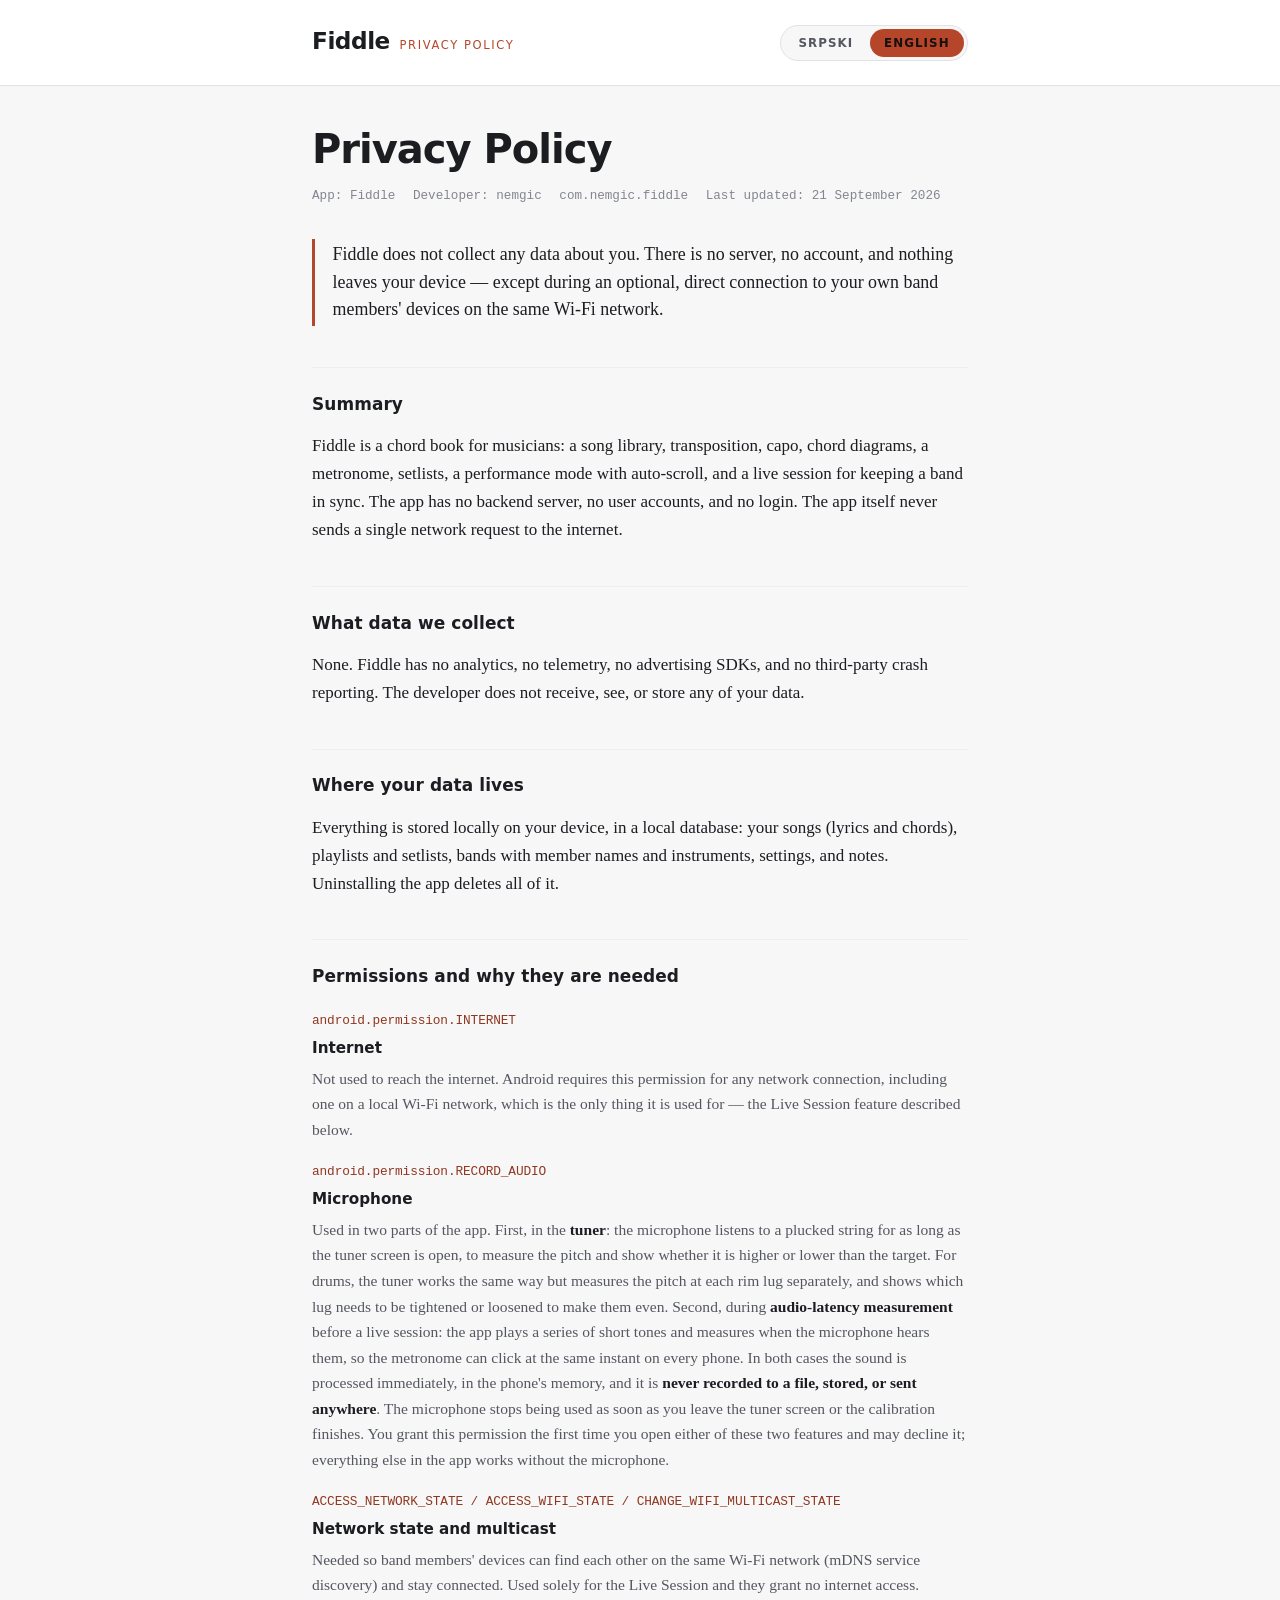
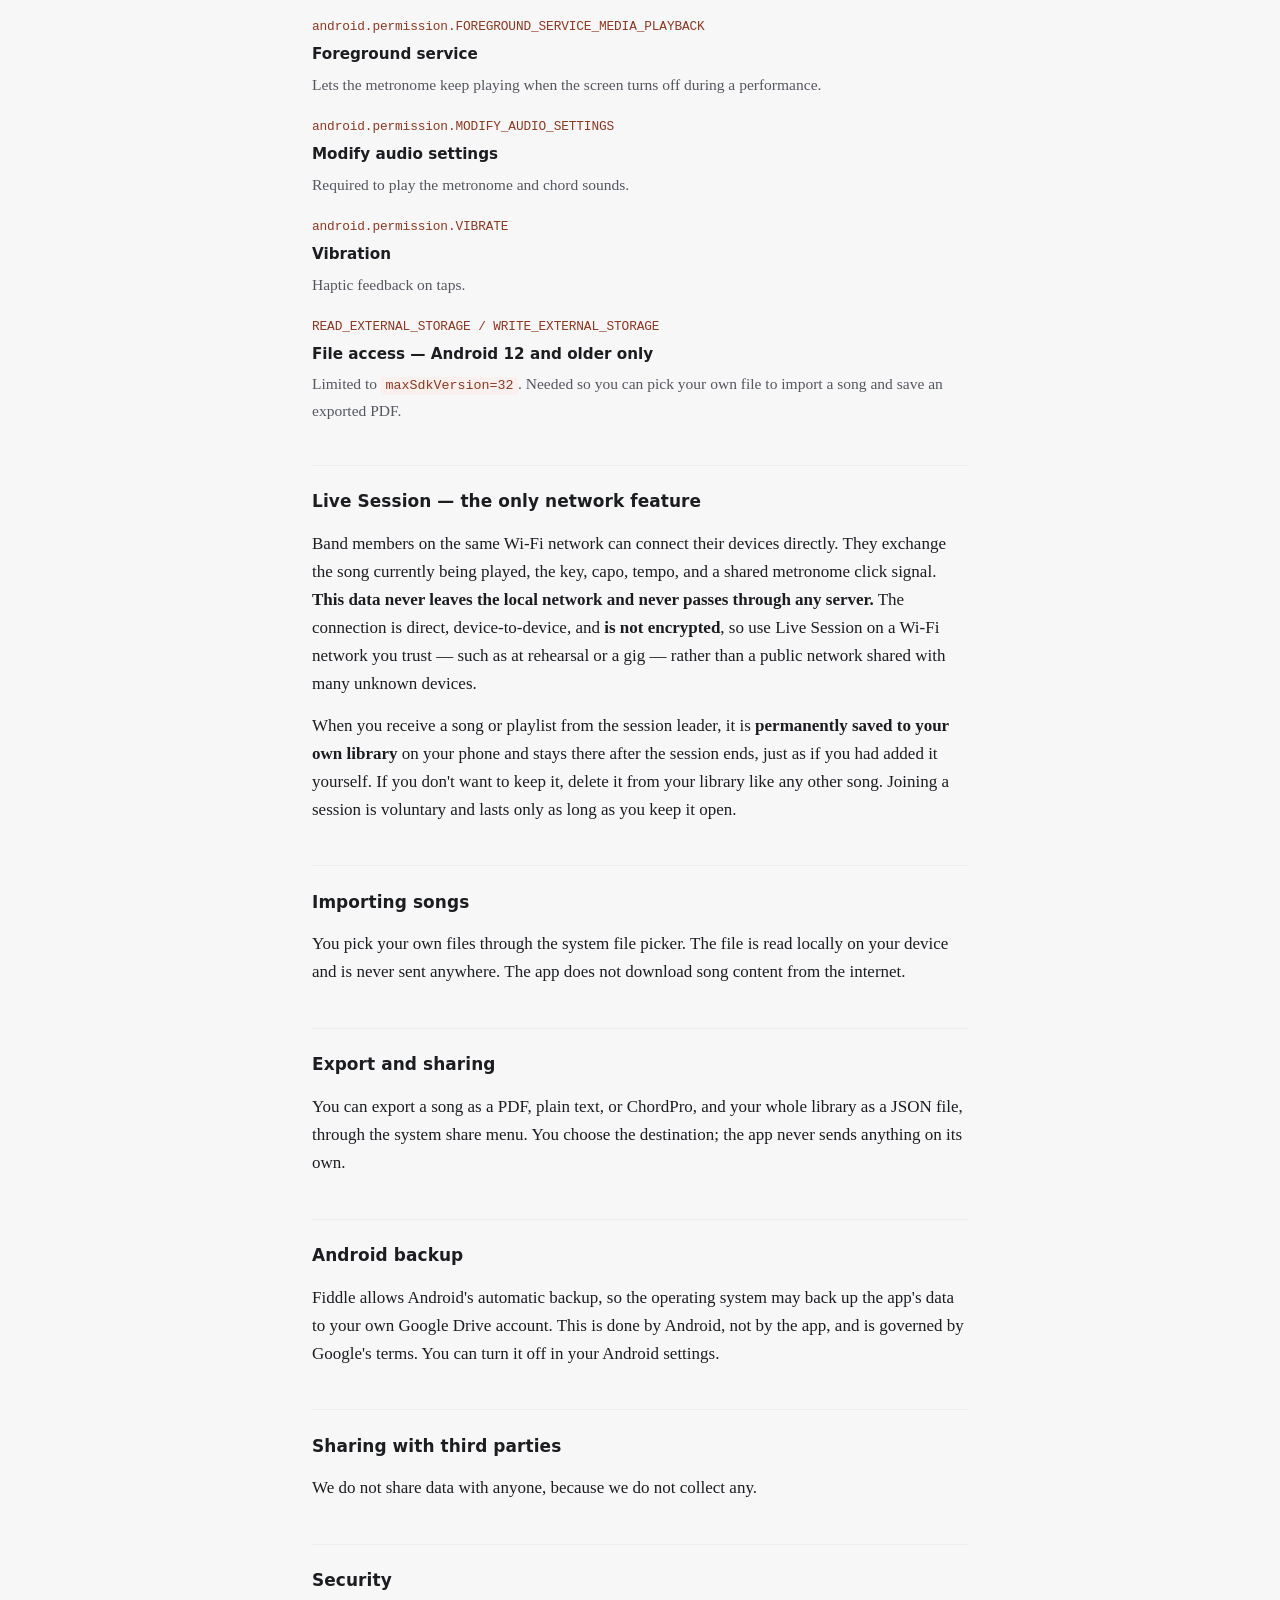
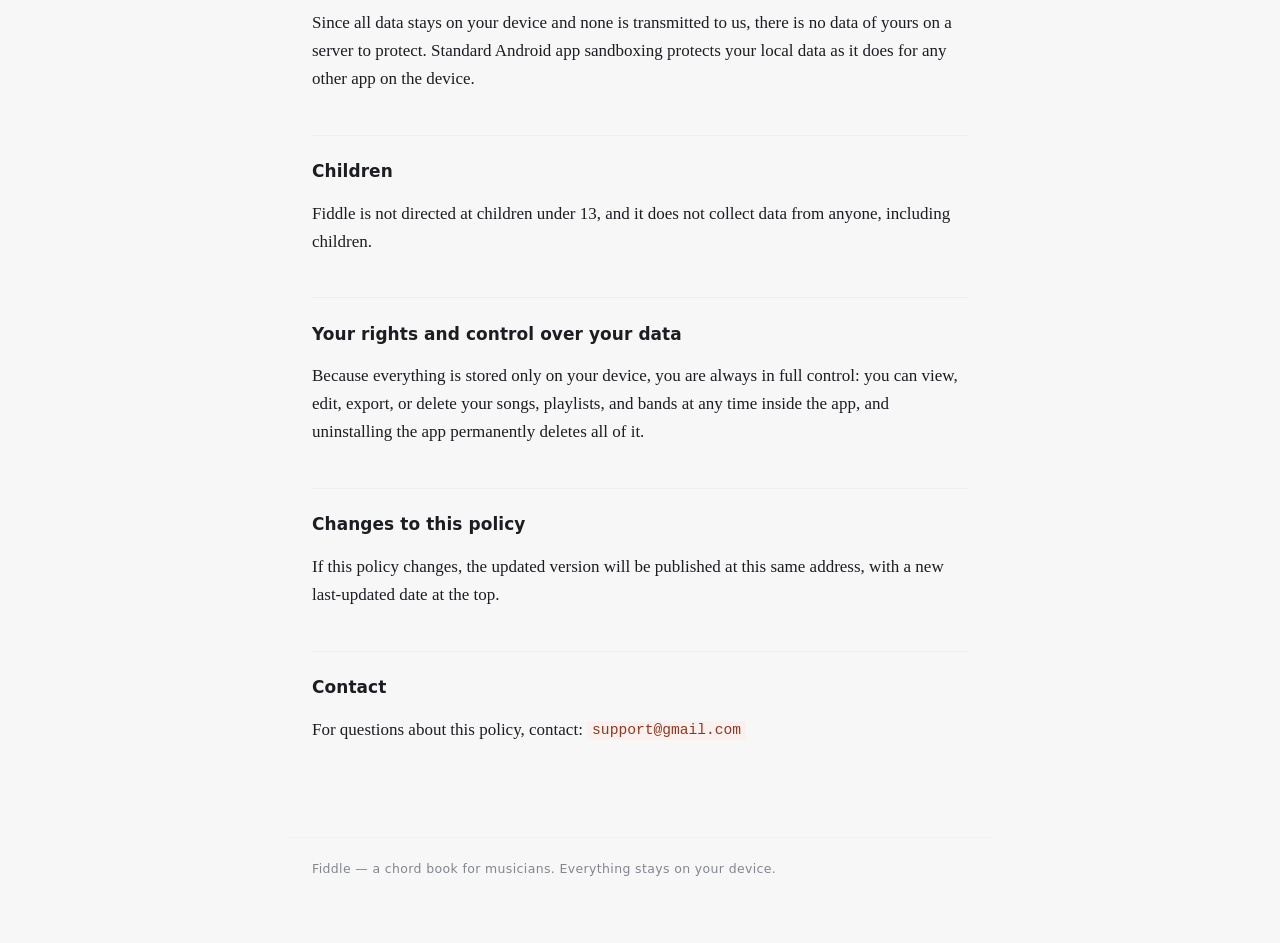
==== commit ab9ca850: "Update contact email addresses in index.html" ====
--- a/fiddle/index.html
+++ b/fiddle/index.html
@@ -406,7 +406,7 @@
   <p>Ako se ova politika izmeni, izmenjena verzija biće objavljena na istoj adresi, sa novim datumom poslednje izmene na vrhu.</p>
 
   <h2>Kontakt</h2>
-  <p>Za pitanja o ovoj politici obratite se na: <code>grgicnemanja@gmail.com</code></p>
+  <p>Za pitanja o ovoj politici obratite se na: <code>support@nemgic.com</code></p>
 </main>
 
 <!-- ===================== ENGLISH ===================== -->
@@ -498,7 +498,7 @@
   <p>If this policy changes, the updated version will be published at this same address, with a new last-updated date at the top.</p>
 
   <h2>Contact</h2>
-  <p>For questions about this policy, contact: <code>grgicnemanja@gmail.com</code></p>
+  <p>For questions about this policy, contact: <code>support@gmail.com</code></p>
 </main>
 
 <footer>
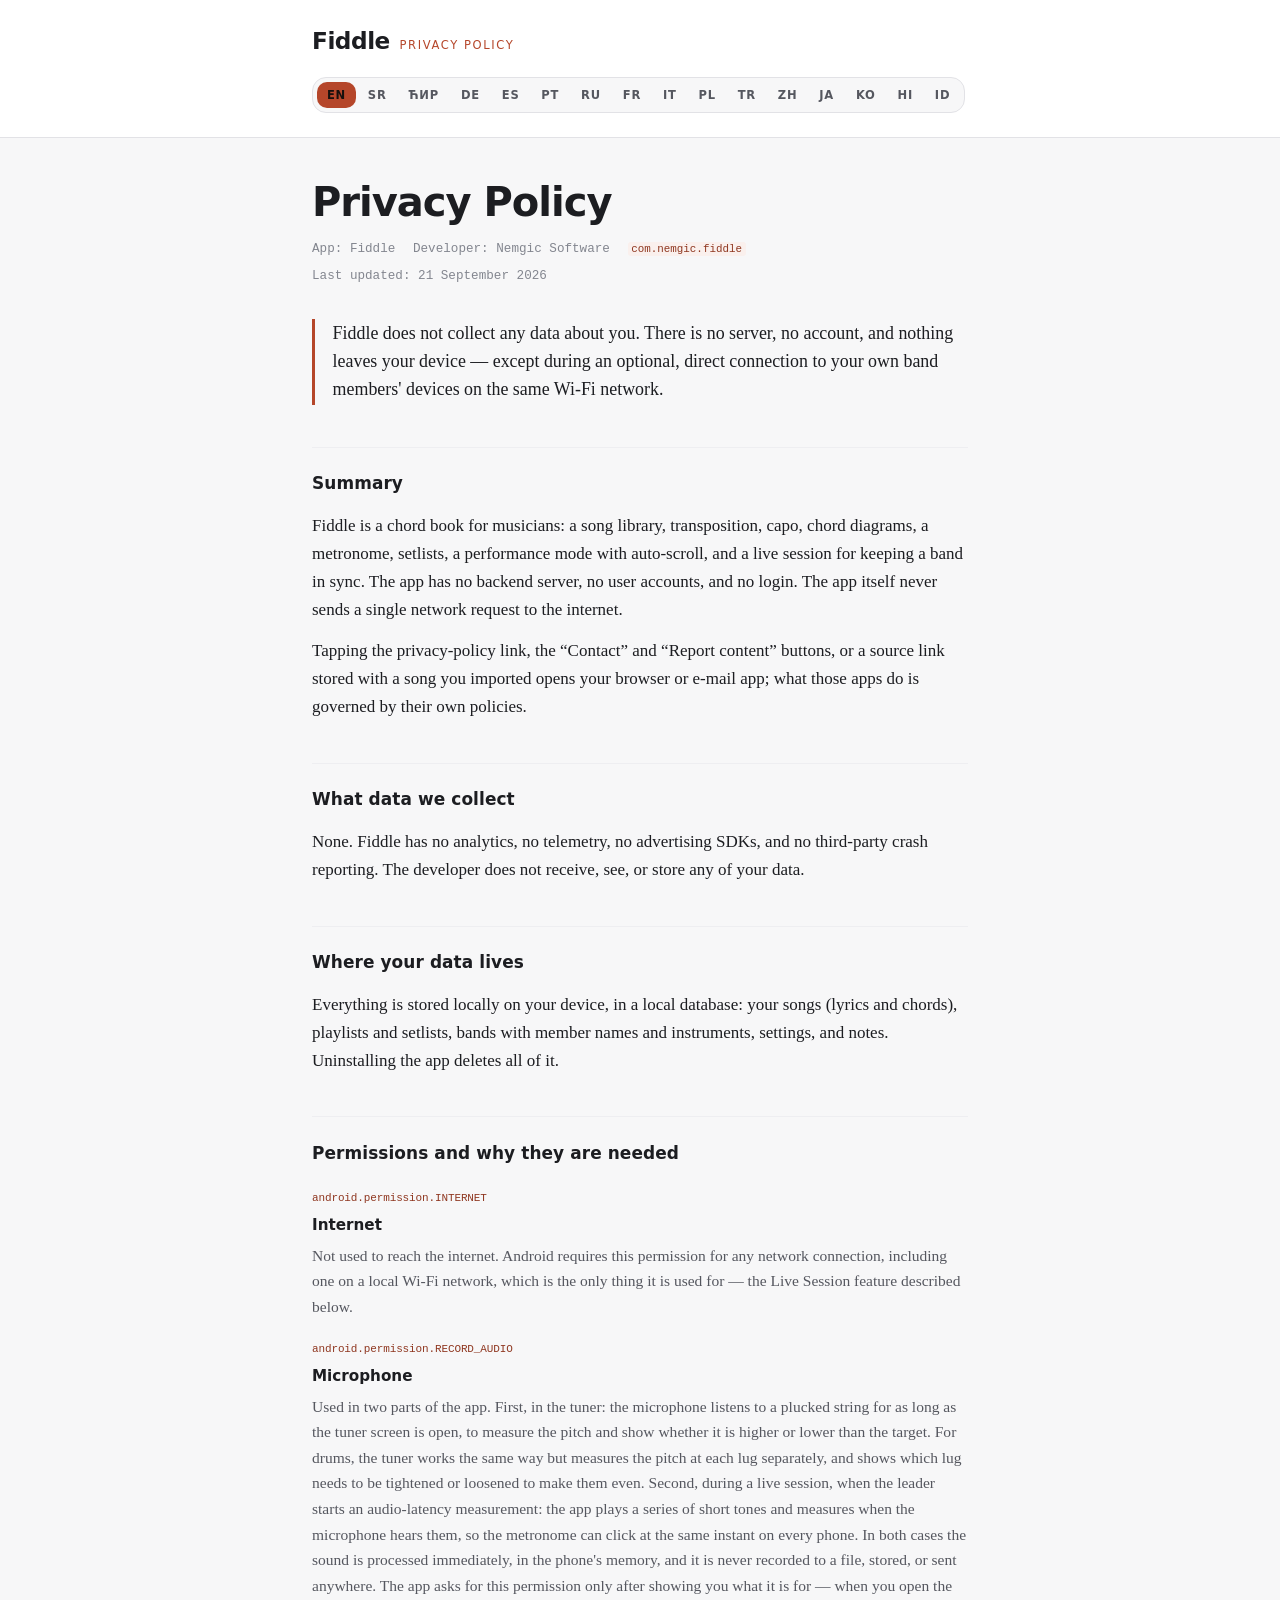
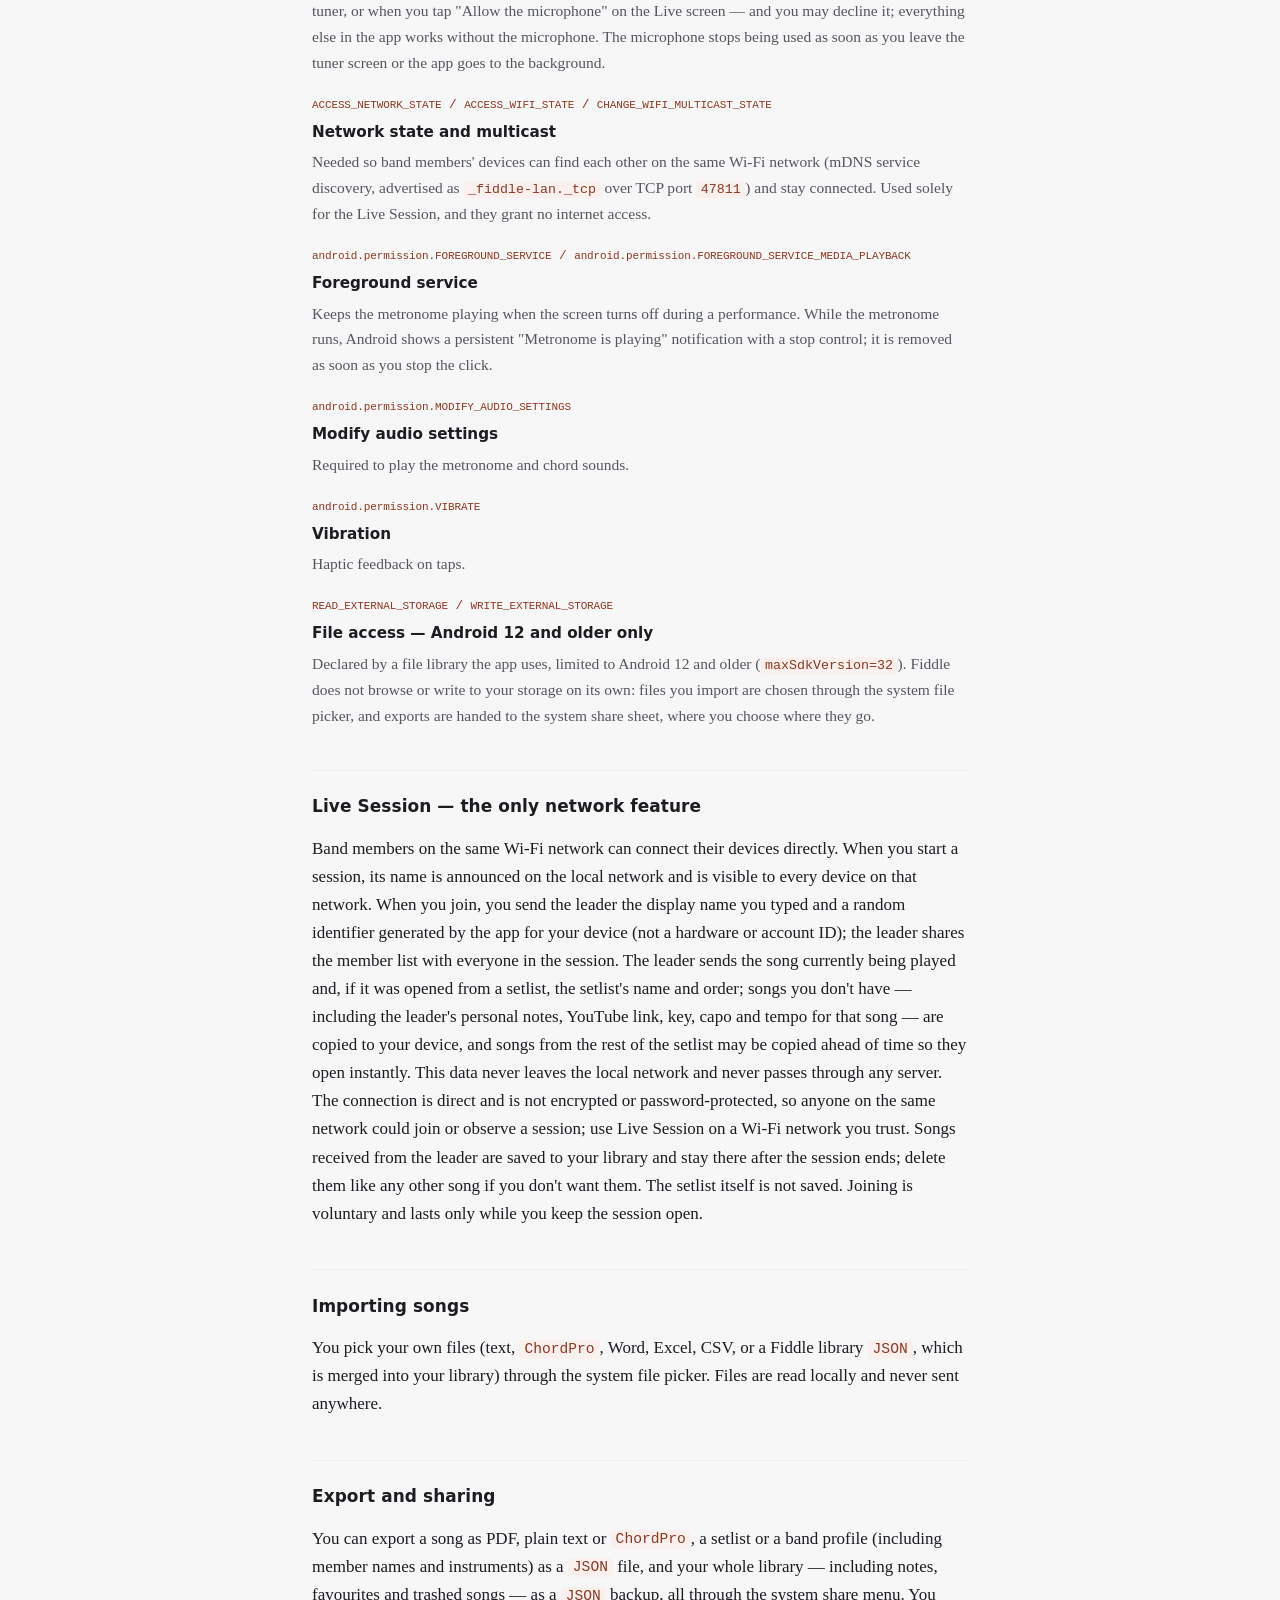
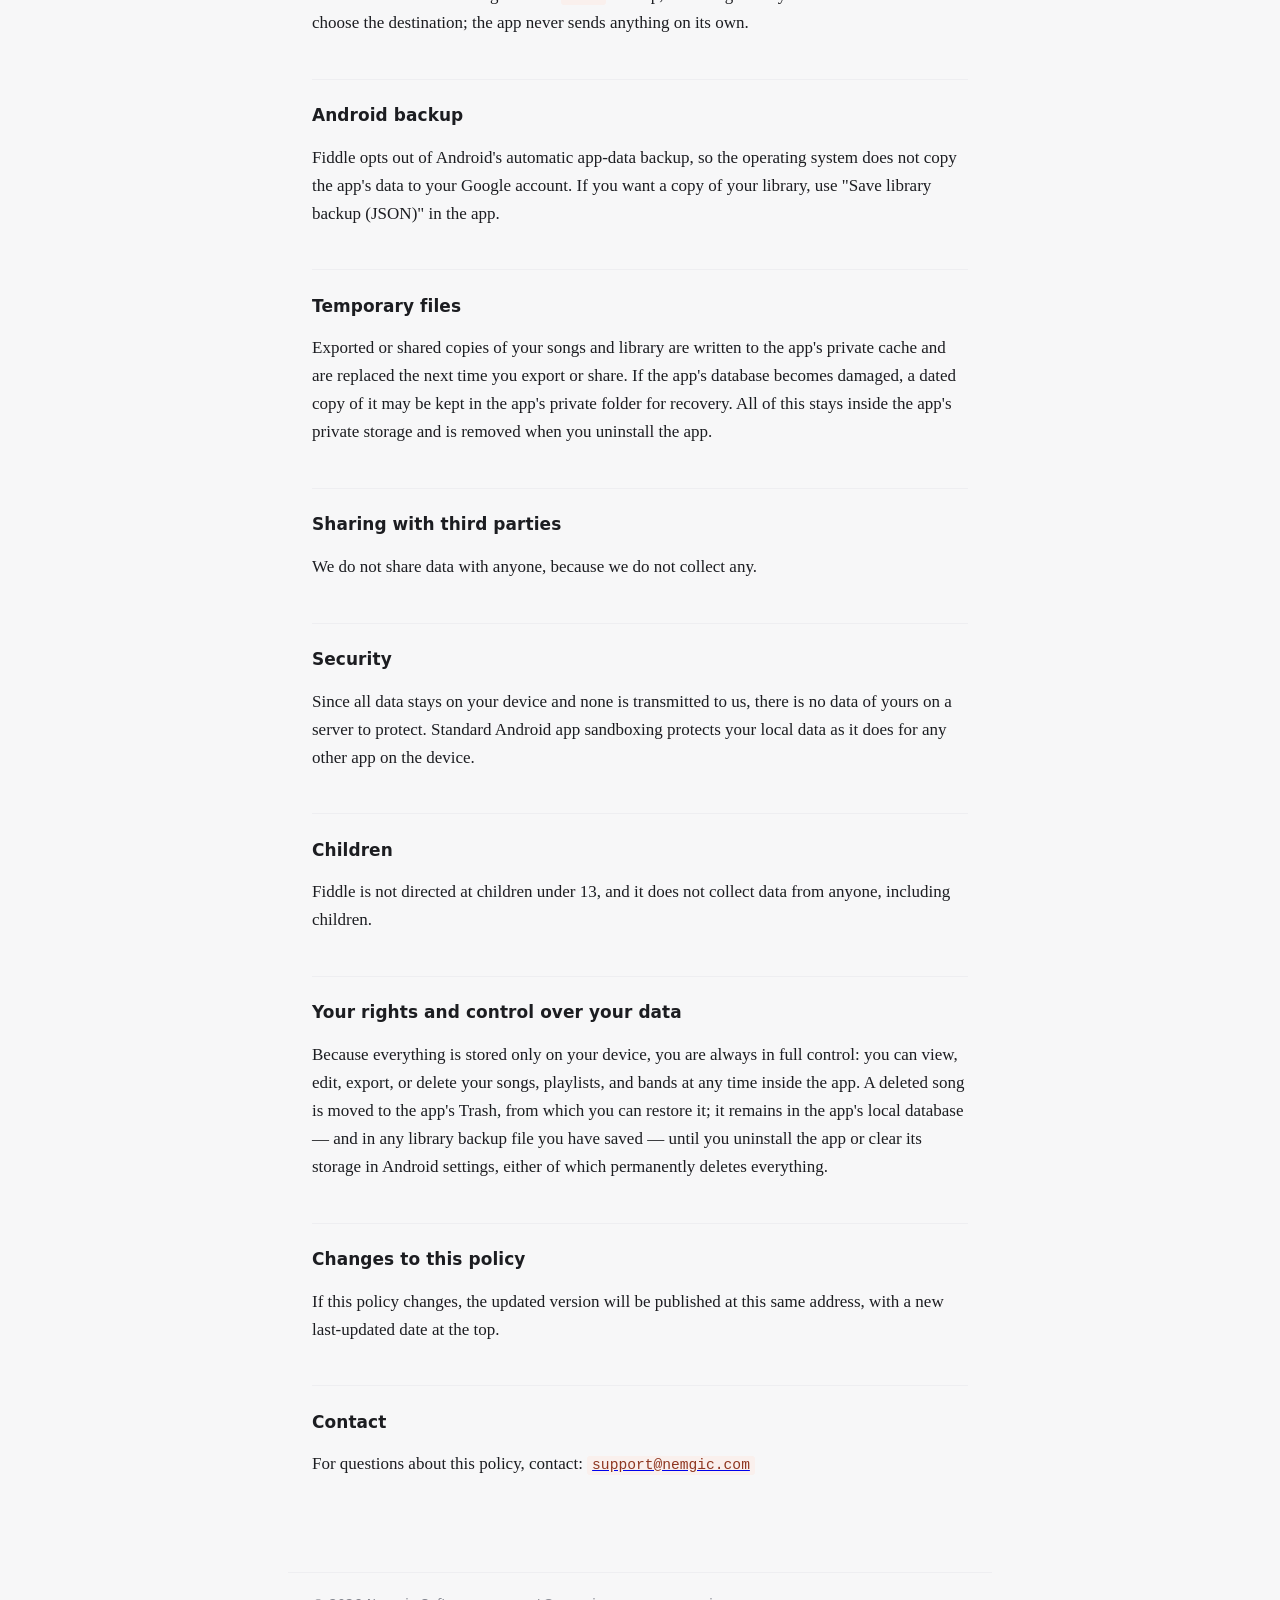
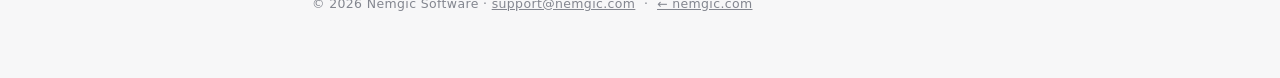
==== commit 6ea2ab97: "Privacy policy: align with playstore build, 16 languages" ====
--- a/fiddle/index.html
+++ b/fiddle/index.html
@@ -3,8 +3,12 @@
 <head>
 <meta charset="utf-8">
 <meta name="viewport" content="width=device-width, initial-scale=1">
-<meta name="description" content="Fiddle privacy policy / Politika privatnosti aplikacije Fiddle">
-<title>Fiddle Privacy Policy</title>
+<meta name="description" content="Fiddle privacy policy — what the app does and does not collect, in your language.">
+<link rel="canonical" href="https://nemgic.com/fiddle/">
+<link rel="icon" href="../fiddle-icon.png">
+<meta name="theme-color" content="#b5462a" media="(prefers-color-scheme: light)">
+<meta name="theme-color" content="#131417" media="(prefers-color-scheme: dark)">
+<title>Fiddle — Privacy Policy</title>
 
 <style>
   :root {
@@ -123,23 +127,25 @@
   /* ---------- language switch ---------- */
 
   .langswitch {
-    display: inline-flex;
+    display: flex;
+    flex-wrap: wrap;
+    max-width: 100%;
     border: 1px solid var(--rule);
-    border-radius: 999px;
-    padding: 3px;
+    border-radius: 14px;
+    padding: 4px;
     background: var(--bg);
     gap: 2px;
   }
 
   .langswitch button {
     font-family: var(--display);
-    font-size: 0.74rem;
+    font-size: 0.72rem;
     font-weight: 600;
-    letter-spacing: 0.09em;
+    letter-spacing: 0.07em;
     text-transform: uppercase;
-    padding: 0.42rem 0.9rem;
+    padding: 0.4rem 0.62rem;
     border: 0;
-    border-radius: 999px;
+    border-radius: 10px;
     background: transparent;
     color: var(--ink-soft);
     cursor: pointer;
@@ -159,6 +165,14 @@
   .langswitch button:focus-visible {
     outline: 2px solid var(--accent);
     outline-offset: 2px;
+  }
+
+  @media (max-width: 420px) {
+    .langswitch { border-radius: 12px; }
+    .langswitch button {
+      font-size: 0.66rem;
+      padding: 0.36rem 0.5rem;
+    }
   }
 
   /* ---------- document ---------- */
@@ -250,6 +264,12 @@
     word-break: break-word;
   }
 
+  .perm-name code {
+    background: none;
+    color: inherit;
+    padding: 0;
+  }
+
   .perm-label {
     font-family: var(--display);
     font-weight: 600;
@@ -258,22 +278,6 @@
   }
 
   .perm p { margin: 0; color: var(--ink-soft); font-size: 0.97rem; }
-
-  /* ---------- editor note ---------- */
-
-  .todo {
-    background: var(--note-bg);
-    border: 1px solid var(--note-rule);
-    border-radius: 6px;
-    padding: 0.9rem 1.1rem;
-    margin: 0 0 2.4rem;
-    font-family: var(--display);
-    font-size: 0.88rem;
-    line-height: 1.5;
-    color: var(--note-ink);
-  }
-
-  .todo b { font-weight: 700; }
 
   /* ---------- footer ---------- */
 
@@ -288,6 +292,8 @@
     border-top: 1px solid var(--rule-soft);
     padding-top: 1.3rem;
   }
+
+  footer a { color: inherit; }
 
   [hidden] { display: none !important; }
 
@@ -308,242 +314,1663 @@
   <div class="masthead-inner">
     <div class="brand">
       <span class="brand-mark">Fiddle</span>
-      <span class="brand-sub" data-t="kicker">Privacy Policy</span>
+      <span class="brand-sub">Privacy Policy</span>
     </div>
-    <div class="langswitch" role="group" aria-label="Jezik / Language">
-      <button type="button" data-lang="sr" aria-pressed="false">Srpski</button>
-      <button type="button" data-lang="en" aria-pressed="true">English</button>
-    </div>
+    <div class="langswitch" id="langswitch" role="group" aria-label="Language"></div>
   </div>
 </header>
 
-<!-- ===================== SRPSKI ===================== -->
-<main id="doc-sr" hidden>
-  <h1>Politika privatnosti</h1>
-  <p class="meta">
-    <span>Aplikacija: Fiddle</span>
-    <span>Programer: nemgic</span>
-    <span>com.nemgic.fiddle</span>
-    <span>Poslednja izmena: 21. septembar 2026.</span>
-  </p>
-
-  <p class="lede">Fiddle ne prikuplja nikakve podatke o vama. Nema server, nema korisnički nalog, i ništa ne napušta vaš uređaj — osim tokom opcione, direktne veze sa uređajima vaših članova benda na istoj Wi-Fi mreži.</p>
-
-  <h2>Sažetak</h2>
-  <p>Fiddle je pesmarica sa akordima za muzičare: biblioteka pesama, transpozicija, kapo, dijagrami akorda, metronom, setliste, režim nastupa sa automatskim skrolovanjem i sesija uživo za usklađivanje članova benda. Aplikacija nema server, nema korisničke naloge i nema prijavu. Sama aplikacija nikada ne šalje nijedan mrežni zahtev ka internetu.</p>
-
-  <h2>Koje podatke prikupljamo</h2>
-  <p>Nikakve. Fiddle nema analitiku, telemetriju, reklamne SDK-ove ni prijavljivanje grešaka trećim stranama. Programer ne prima, ne vidi i ne čuva nikakve vaše podatke.</p>
-
-  <h2>Gde se čuvaju vaši podaci</h2>
-  <p>Sve se čuva isključivo lokalno na vašem uređaju, u lokalnoj bazi podataka: pesme (tekst i akordi), plejliste i setliste, bendovi sa imenima i instrumentima članova, podešavanja i beleške. Deinstalacija aplikacije briše sve ove podatke.</p>
-
-  <h2>Dozvole i zašto su potrebne</h2>
-  <div class="perms">
-    <div class="perm">
-      <span class="perm-name">android.permission.INTERNET</span>
-      <span class="perm-label">Internet</span>
-      <p>Ne koristi se za pristup internetu. Android traži ovu dozvolu za svaku mrežnu vezu, uključujući i vezu na lokalnoj Wi-Fi mreži, koja se koristi samo za funkciju Sesija uživo opisanu ispod.</p>
-    </div>
-    <div class="perm">
-      <span class="perm-name">android.permission.RECORD_AUDIO</span>
-      <span class="perm-label">Mikrofon</span>
-      <p>Koristi se u dva dela aplikacije. Prvo, u <strong>štimeru</strong>: mikrofon sluša ton žice sve dok je ekran štimera otvoren, da bi izmerio visinu tona i pokazao da li je viša ili niža od željene. Kod bubnja štimer na isti način meri visinu tona posebno na svakom šrafu obruča i pokazuje koji treba zategnuti ili opustiti da bi svi šrafovi bili ujednačeni. Drugo, pri <strong>merenju kašnjenja zvuka</strong> pre sesije uživo: aplikacija pušta niz kratkih tonova i meri kada ih mikrofon čuje, da bi metronom kliknuo u istom trenutku na svim telefonima. U oba slučaja zvuk se obrađuje odmah, u memoriji telefona, i <strong>nikada se ne snima kao fajl, ne čuva se i ne šalje nigde</strong>. Kada napustite ekran štimera ili završite kalibraciju, mikrofon se prestaje koristiti. Dozvolu dajete kada prvi put otvorite jednu od ove dve funkcije i možete je uskratiti; sve ostalo u aplikaciji radi bez mikrofona.</p>
-    </div>
-    <div class="perm">
-      <span class="perm-name">ACCESS_NETWORK_STATE / ACCESS_WIFI_STATE / CHANGE_WIFI_MULTICAST_STATE</span>
-      <span class="perm-label">Stanje mreže i multicast</span>
-      <p>Potrebne da bi uređaji članova benda pronašli jedan drugog na istoj Wi-Fi mreži (mDNS otkrivanje servisa) i ostali povezani. Koriste se isključivo za Sesiju uživo i ne daju pristup internetu.</p>
-    </div>
-    <div class="perm">
-      <span class="perm-name">android.permission.FOREGROUND_SERVICE_MEDIA_PLAYBACK</span>
-      <span class="perm-label">Servis u prvom planu</span>
-      <p>Da metronom nastavi da svira kada se ekran ugasi tokom nastupa.</p>
-    </div>
-    <div class="perm">
-      <span class="perm-name">android.permission.MODIFY_AUDIO_SETTINGS</span>
-      <span class="perm-label">Izmena audio podešavanja</span>
-      <p>Potrebno za reprodukciju metronoma i zvuka akorda.</p>
-    </div>
-    <div class="perm">
-      <span class="perm-name">android.permission.VIBRATE</span>
-      <span class="perm-label">Vibracija</span>
-      <p>Haptički odziv na dodir.</p>
-    </div>
-    <div class="perm">
-      <span class="perm-name">READ_EXTERNAL_STORAGE / WRITE_EXTERNAL_STORAGE</span>
-      <span class="perm-label">Pristup fajlovima — samo Android 12 i stariji</span>
-      <p>Ograničeno na <code>maxSdkVersion=32</code>. Potrebno da biste izabrali svoj fajl za uvoz pesme i sačuvali izvezeni PDF.</p>
-    </div>
-  </div>
-
-  <h2>Sesija uživo — jedina mrežna funkcija</h2>
-  <p>Članovi benda na istoj Wi-Fi mreži mogu direktno povezati svoje uređaje. Razmenjuju se pesma koja se trenutno svira, ton, kapo, tempo i signal za zajednički klik metronoma. <strong>Ovi podaci ne napuštaju lokalnu mrežu i ne prolaze kroz nijedan server.</strong> Veza ide direktno između uređaja i <strong>nije šifrovana</strong>, pa sesiju uživo koristite na Wi-Fi mreži kojoj verujete — na primer na probi ili nastupu, a ne na javnoj mreži koju deli mnogo nepoznatih uređaja.</p>
-  <p>Kada primite pesmu ili plejlistu od vođe sesije, ona se <strong>trajno upisuje u vašu biblioteku</strong> na telefonu i ostaje tu i nakon što se sesija završi — isto kao da ste je sami uneli. Ako ne želite da je zadržite, obrišite je iz biblioteke kao i svaku drugu pesmu. Pridruživanje sesiji je dobrovoljno i traje samo dok je držite otvorenom.</p>
-
-  <h2>Uvoz pesama</h2>
-  <p>Sami birate svoje fajlove kroz sistemski birač fajlova. Fajl se čita lokalno na uređaju i nikada se ne šalje nigde. Aplikacija ne preuzima sadržaj pesama sa interneta.</p>
-
-  <h2>Izvoz i deljenje</h2>
-  <p>Pesmu možete izvesti kao PDF, običan tekst ili ChordPro, a celu biblioteku kao JSON fajl, kroz sistemski meni za deljenje. Odredište birate sami; aplikacija ne šalje ništa samoinicijativno.</p>
-
-  <h2>Android rezervna kopija</h2>
-  <p>Fiddle dozvoljava Android automatsku rezervnu kopiju, pa operativni sistem može da napravi rezervnu kopiju podataka aplikacije na vaš Google Drive nalog. To radi Android, ne aplikacija, i podleže Google-ovim uslovima korišćenja. Ovo možete isključiti u podešavanjima Androida.</p>
-
-  <h2>Deljenje sa trećim stranama</h2>
-  <p>Ne delimo podatke ni sa kim, jer ih ne prikupljamo.</p>
-
-  <h2>Bezbednost</h2>
-  <p>Pošto svi podaci ostaju na vašem uređaju i ne šalju se nama, ne postoje vaši podaci na serveru koje bi trebalo štititi. Standardna Android izolacija aplikacija štiti vaše lokalne podatke kao i kod svake druge aplikacije na uređaju.</p>
-
-  <h2>Deca</h2>
-  <p>Fiddle nije namenjen deci mlađoj od 13 godina i ne prikuplja podatke ni od koga, uključujući decu.</p>
-
-  <h2>Vaša prava i kontrola nad podacima</h2>
-  <p>Pošto se svi podaci čuvaju samo na vašem uređaju, potpuno ste u kontroli: u svakom trenutku možete pregledati, izmeniti, izvesti ili obrisati svoje pesme, plejliste i bendove unutar aplikacije, a deinstalacija aplikacije trajno briše sve podatke.</p>
-
-  <h2>Izmene ove politike</h2>
-  <p>Ako se ova politika izmeni, izmenjena verzija biće objavljena na istoj adresi, sa novim datumom poslednje izmene na vrhu.</p>
-
-  <h2>Kontakt</h2>
-  <p>Za pitanja o ovoj politici obratite se na: <code>support@nemgic.com</code></p>
+<main>
+<article lang="en" data-title="Fiddle — Privacy Policy">
+<h1>Privacy Policy</h1>
+<p class="meta">
+  <span>App: Fiddle</span>
+  <span>Developer: Nemgic Software</span>
+  <span><code>com.nemgic.fiddle</code></span>
+  <span>Last updated: 21 September 2026</span>
+</p>
+
+<p class="lede">Fiddle does not collect any data about you. There is no server, no account, and nothing leaves your device — except during an optional, direct connection to your own band members' devices on the same Wi-Fi network.</p>
+
+<h2>Summary</h2>
+<p>Fiddle is a chord book for musicians: a song library, transposition, capo, chord diagrams, a metronome, setlists, a performance mode with auto-scroll, and a live session for keeping a band in sync. The app has no backend server, no user accounts, and no login. The app itself never sends a single network request to the internet.</p>
+<p>Tapping the privacy-policy link, the “Contact” and “Report content” buttons, or a source link stored with a song you imported opens your browser or e-mail app; what those apps do is governed by their own policies.</p>
+
+<h2>What data we collect</h2>
+<p>None. Fiddle has no analytics, no telemetry, no advertising SDKs, and no third-party crash reporting. The developer does not receive, see, or store any of your data.</p>
+
+<h2>Where your data lives</h2>
+<p>Everything is stored locally on your device, in a local database: your songs (lyrics and chords), playlists and setlists, bands with member names and instruments, settings, and notes. Uninstalling the app deletes all of it.</p>
+
+<h2>Permissions and why they are needed</h2>
+<div class="perms">
+  <div class="perm">
+    <span class="perm-name"><code>android.permission.INTERNET</code></span>
+    <span class="perm-label">Internet</span>
+    <p>Not used to reach the internet. Android requires this permission for any network connection, including one on a local Wi-Fi network, which is the only thing it is used for — the Live Session feature described below.</p>
+  </div>
+  <div class="perm">
+    <span class="perm-name"><code>android.permission.RECORD_AUDIO</code></span>
+    <span class="perm-label">Microphone</span>
+    <p>Used in two parts of the app. First, in the tuner: the microphone listens to a plucked string for as long as the tuner screen is open, to measure the pitch and show whether it is higher or lower than the target. For drums, the tuner works the same way but measures the pitch at each lug separately, and shows which lug needs to be tightened or loosened to make them even. Second, during a live session, when the leader starts an audio-latency measurement: the app plays a series of short tones and measures when the microphone hears them, so the metronome can click at the same instant on every phone. In both cases the sound is processed immediately, in the phone's memory, and it is never recorded to a file, stored, or sent anywhere. The app asks for this permission only after showing you what it is for — when you open the tuner, or when you tap "Allow the microphone" on the Live screen — and you may decline it; everything else in the app works without the microphone. The microphone stops being used as soon as you leave the tuner screen or the app goes to the background.</p>
+  </div>
+  <div class="perm">
+    <span class="perm-name"><code>ACCESS_NETWORK_STATE</code> / <code>ACCESS_WIFI_STATE</code> / <code>CHANGE_WIFI_MULTICAST_STATE</code></span>
+    <span class="perm-label">Network state and multicast</span>
+    <p>Needed so band members' devices can find each other on the same Wi-Fi network (mDNS service discovery, advertised as <code>_fiddle-lan._tcp</code> over TCP port <code>47811</code>) and stay connected. Used solely for the Live Session, and they grant no internet access.</p>
+  </div>
+  <div class="perm">
+    <span class="perm-name"><code>android.permission.FOREGROUND_SERVICE</code> / <code>android.permission.FOREGROUND_SERVICE_MEDIA_PLAYBACK</code></span>
+    <span class="perm-label">Foreground service</span>
+    <p>Keeps the metronome playing when the screen turns off during a performance. While the metronome runs, Android shows a persistent "Metronome is playing" notification with a stop control; it is removed as soon as you stop the click.</p>
+  </div>
+  <div class="perm">
+    <span class="perm-name"><code>android.permission.MODIFY_AUDIO_SETTINGS</code></span>
+    <span class="perm-label">Modify audio settings</span>
+    <p>Required to play the metronome and chord sounds.</p>
+  </div>
+  <div class="perm">
+    <span class="perm-name"><code>android.permission.VIBRATE</code></span>
+    <span class="perm-label">Vibration</span>
+    <p>Haptic feedback on taps.</p>
+  </div>
+  <div class="perm">
+    <span class="perm-name"><code>READ_EXTERNAL_STORAGE</code> / <code>WRITE_EXTERNAL_STORAGE</code></span>
+    <span class="perm-label">File access — Android 12 and older only</span>
+    <p>Declared by a file library the app uses, limited to Android 12 and older (<code>maxSdkVersion=32</code>). Fiddle does not browse or write to your storage on its own: files you import are chosen through the system file picker, and exports are handed to the system share sheet, where you choose where they go.</p>
+  </div>
+</div>
+
+<h2>Live Session — the only network feature</h2>
+<p>Band members on the same Wi-Fi network can connect their devices directly. When you start a session, its name is announced on the local network and is visible to every device on that network. When you join, you send the leader the display name you typed and a random identifier generated by the app for your device (not a hardware or account ID); the leader shares the member list with everyone in the session. The leader sends the song currently being played and, if it was opened from a setlist, the setlist's name and order; songs you don't have — including the leader's personal notes, YouTube link, key, capo and tempo for that song — are copied to your device, and songs from the rest of the setlist may be copied ahead of time so they open instantly. This data never leaves the local network and never passes through any server. The connection is direct and is not encrypted or password-protected, so anyone on the same network could join or observe a session; use Live Session on a Wi-Fi network you trust. Songs received from the leader are saved to your library and stay there after the session ends; delete them like any other song if you don't want them. The setlist itself is not saved. Joining is voluntary and lasts only while you keep the session open.</p>
+
+<h2>Importing songs</h2>
+<p>You pick your own files (text, <code>ChordPro</code>, Word, Excel, CSV, or a Fiddle library <code>JSON</code>, which is merged into your library) through the system file picker. Files are read locally and never sent anywhere.</p>
+
+<h2>Export and sharing</h2>
+<p>You can export a song as PDF, plain text or <code>ChordPro</code>, a setlist or a band profile (including member names and instruments) as a <code>JSON</code> file, and your whole library — including notes, favourites and trashed songs — as a <code>JSON</code> backup, all through the system share menu. You choose the destination; the app never sends anything on its own.</p>
+
+<h2>Android backup</h2>
+<p>Fiddle opts out of Android's automatic app-data backup, so the operating system does not copy the app's data to your Google account. If you want a copy of your library, use "Save library backup (JSON)" in the app.</p>
+
+<h2>Temporary files</h2>
+<p>Exported or shared copies of your songs and library are written to the app's private cache and are replaced the next time you export or share. If the app's database becomes damaged, a dated copy of it may be kept in the app's private folder for recovery. All of this stays inside the app's private storage and is removed when you uninstall the app.</p>
+
+<h2>Sharing with third parties</h2>
+<p>We do not share data with anyone, because we do not collect any.</p>
+
+<h2>Security</h2>
+<p>Since all data stays on your device and none is transmitted to us, there is no data of yours on a server to protect. Standard Android app sandboxing protects your local data as it does for any other app on the device.</p>
+
+<h2>Children</h2>
+<p>Fiddle is not directed at children under 13, and it does not collect data from anyone, including children.</p>
+
+<h2>Your rights and control over your data</h2>
+<p>Because everything is stored only on your device, you are always in full control: you can view, edit, export, or delete your songs, playlists, and bands at any time inside the app. A deleted song is moved to the app's Trash, from which you can restore it; it remains in the app's local database — and in any library backup file you have saved — until you uninstall the app or clear its storage in Android settings, either of which permanently deletes everything.</p>
+
+<h2>Changes to this policy</h2>
+<p>If this policy changes, the updated version will be published at this same address, with a new last-updated date at the top.</p>
+
+<h2>Contact</h2>
+<p>For questions about this policy, contact: <a href="mailto:support@nemgic.com"><code>support@nemgic.com</code></a></p>
+</article>
+
+<article lang="sr-Latn" data-title="Fiddle — Politika privatnosti" hidden>
+<h1>Politika privatnosti</h1>
+<p class="meta">
+  <span>Aplikacija: Fiddle</span>
+  <span>Programer: Nemgic Software</span>
+  <span><code>com.nemgic.fiddle</code></span>
+  <span>Poslednja izmena: 21. septembar 2026.</span>
+</p>
+
+<p class="lede">Fiddle ne prikuplja nikakve podatke o vama. Nema server, nema korisnički nalog, i ništa ne napušta vaš uređaj — osim tokom opcione, direktne veze sa uređajima vaših članova benda na istoj Wi-Fi mreži.</p>
+
+<h2>Sažetak</h2>
+<p>Fiddle je pesmarica sa akordima za muzičare: biblioteka pesama, transpozicija, kapo, dijagrami akorda, metronom, setliste, režim nastupa sa automatskim skrolovanjem i sesija uživo za usklađivanje članova benda. Aplikacija nema server, nema korisničke naloge i nema prijavu. Sama aplikacija nikada ne šalje nijedan mrežni zahtev ka internetu.</p>
+<p>Dodirom na link ka politici privatnosti, dugmad „Kontakt“ i „Prijavi sadržaj“, ili na link izvora sačuvan uz pesmu koju ste uvezli, otvara se vaš pregledač ili aplikacija za e-poštu; ono što te aplikacije rade uređeno je njihovim sopstvenim pravilima.</p>
+
+<h2>Koje podatke prikupljamo</h2>
+<p>Nikakve. Fiddle nema analitiku, telemetriju, reklamne SDK-ove ni prijavljivanje grešaka trećim stranama. Programer ne prima, ne vidi i ne čuva nikakve vaše podatke.</p>
+
+<h2>Gde se čuvaju vaši podaci</h2>
+<p>Sve se čuva isključivo lokalno na vašem uređaju, u lokalnoj bazi podataka: pesme (tekst i akordi), plejliste i setliste, bendovi sa imenima i instrumentima članova, podešavanja i beleške. Deinstalacija aplikacije briše sve ove podatke.</p>
+
+<h2>Dozvole i zašto su potrebne</h2>
+<div class="perms">
+  <div class="perm">
+    <span class="perm-name"><code>android.permission.INTERNET</code></span>
+    <span class="perm-label">Internet</span>
+    <p>Ne koristi se za pristup internetu. Android traži ovu dozvolu za svaku mrežnu vezu, uključujući i vezu na lokalnoj Wi-Fi mreži, koja je jedina namena ove dozvole — funkcija Sesija uživo opisana ispod.</p>
+  </div>
+  <div class="perm">
+    <span class="perm-name"><code>android.permission.RECORD_AUDIO</code></span>
+    <span class="perm-label">Mikrofon</span>
+    <p>Koristi se u dva dela aplikacije. Prvo, u štimeru: mikrofon sluša ton žice sve dok je ekran štimera otvoren, da bi izmerio visinu tona i pokazao da li je viša ili niža od željene. Kod bubnja štimer na isti način meri visinu tona posebno na svakom šrafu i pokazuje koji treba zategnuti ili opustiti da bi svi šrafovi bili ujednačeni. Drugo, tokom sesije uživo, kada vođa sesije pokrene merenje kašnjenja zvuka: aplikacija pušta niz kratkih tonova i meri kada ih mikrofon čuje, da bi metronom kliknuo u istom trenutku na svim telefonima. U oba slučaja zvuk se obrađuje odmah, u memoriji telefona, i nikada se ne snima kao fajl, ne čuva se i ne šalje nigde. Aplikacija traži ovu dozvolu tek pošto vam pokaže čemu služi — kada otvorite štimer, ili kada dodirnete "Dozvoli mikrofon" na ekranu Uživo — i možete je odbiti; sve ostalo u aplikaciji radi bez mikrofona. Mikrofon se prestaje koristiti čim napustite ekran štimera ili aplikacija ode u pozadinu.</p>
+  </div>
+  <div class="perm">
+    <span class="perm-name"><code>ACCESS_NETWORK_STATE</code> / <code>ACCESS_WIFI_STATE</code> / <code>CHANGE_WIFI_MULTICAST_STATE</code></span>
+    <span class="perm-label">Stanje mreže i multicast</span>
+    <p>Potrebne da bi uređaji članova benda pronašli jedan drugog na istoj Wi-Fi mreži (mDNS otkrivanje servisa, oglašeno kao <code>_fiddle-lan._tcp</code> preko TCP porta <code>47811</code>) i ostali povezani. Koriste se isključivo za Sesiju uživo, i ne daju pristup internetu.</p>
+  </div>
+  <div class="perm">
+    <span class="perm-name"><code>android.permission.FOREGROUND_SERVICE</code> / <code>android.permission.FOREGROUND_SERVICE_MEDIA_PLAYBACK</code></span>
+    <span class="perm-label">Servis u prvom planu</span>
+    <p>Omogućava metronomu da nastavi da svira kada se ekran ugasi tokom nastupa. Dok metronom radi, Android prikazuje stalno obaveštenje „Metronom svira" sa kontrolom za zaustavljanje; uklanja se čim zaustavite klik.</p>
+  </div>
+  <div class="perm">
+    <span class="perm-name"><code>android.permission.MODIFY_AUDIO_SETTINGS</code></span>
+    <span class="perm-label">Izmena audio podešavanja</span>
+    <p>Potrebno za reprodukciju metronoma i zvuka akorda.</p>
+  </div>
+  <div class="perm">
+    <span class="perm-name"><code>android.permission.VIBRATE</code></span>
+    <span class="perm-label">Vibracija</span>
+    <p>Haptički odziv na dodir.</p>
+  </div>
+  <div class="perm">
+    <span class="perm-name"><code>READ_EXTERNAL_STORAGE</code> / <code>WRITE_EXTERNAL_STORAGE</code></span>
+    <span class="perm-label">Pristup fajlovima — samo Android 12 i stariji</span>
+    <p>Deklariše ih biblioteka za rad sa fajlovima koju aplikacija koristi, ograničena na Android 12 i starije (<code>maxSdkVersion=32</code>). Fiddle sama od sebe ne pretražuje niti upisuje u vaš prostor za skladištenje: fajlove koje uvozite birate kroz sistemski birač fajlova, a izvezeni fajlovi se predaju sistemskom meniju za deljenje, gde sami birate gde idu.</p>
+  </div>
+</div>
+
+<h2>Sesija uživo — jedina mrežna funkcija</h2>
+<p>Članovi benda na istoj Wi-Fi mreži mogu direktno povezati svoje uređaje. Kada pokrenete sesiju, njen naziv se oglašava na lokalnoj mreži i vidljiv je svakom uređaju na toj mreži. Kada se pridružite, vođi sesije šaljete ime koje ste uneli i nasumični identifikator koji aplikacija generiše za vaš uređaj (nije hardverski ID niti ID naloga); vođa deli spisak članova sa svima u sesiji. Vođa šalje pesmu koja se trenutno svira i, ako je otvorena iz setliste, naziv i redosled setliste; pesme koje nemate — uključujući vođine lične beleške, YouTube link, ton, kapo i tempo za tu pesmu — kopiraju se na vaš uređaj, a pesme iz ostatka setliste mogu se kopirati unapred da bi se trenutno otvorile. Ovi podaci ne napuštaju lokalnu mrežu i ne prolaze kroz nijedan server. Veza je direktna i nije šifrovana niti zaštićena lozinkom, pa bilo ko na istoj mreži može da se pridruži sesiji ili je posmatra; koristite Sesiju uživo na Wi-Fi mreži kojoj verujete. Pesme primljene od vođe čuvaju se u vašoj biblioteci i ostaju tu i nakon što se sesija završi; obrišite ih kao svaku drugu pesmu ako ih ne želite. Sama setlista se ne čuva. Pridruživanje je dobrovoljno i traje samo dok držite sesiju otvorenom.</p>
+
+<h2>Uvoz pesama</h2>
+<p>Sami birate svoje fajlove (tekst, <code>ChordPro</code>, Word, Excel, CSV, ili <code>JSON</code> Fiddle biblioteke, koji se spaja sa vašom bibliotekom) kroz sistemski birač fajlova. Fajlovi se čitaju lokalno i nikada se ne šalju nigde.</p>
+
+<h2>Izvoz i deljenje</h2>
+<p>Pesmu možete izvesti kao PDF, običan tekst ili <code>ChordPro</code>, setlistu ili profil benda (uključujući imena i instrumente članova) kao <code>JSON</code> fajl, a celu biblioteku — uključujući beleške, omiljene i pesme iz Kanti — kao <code>JSON</code> rezervnu kopiju, sve kroz sistemski meni za deljenje. Odredište birate sami; aplikacija ne šalje ništa samoinicijativno.</p>
+
+<h2>Android rezervna kopija</h2>
+<p>Fiddle isključuje Android automatsku rezervnu kopiju podataka aplikacije, pa operativni sistem ne kopira podatke aplikacije na vaš Google nalog. Ako želite kopiju biblioteke, koristite „Sačuvaj kopiju biblioteke (JSON)" u aplikaciji.</p>
+
+<h2>Privremeni fajlovi</h2>
+<p>Izvezene ili podeljene kopije vaših pesama i biblioteke upisuju se u privatni keš aplikacije i zamenjuju se pri sledećem izvozu ili deljenju. Ako se baza podataka aplikacije ošteti, njena kopija sa datumom može biti sačuvana u privatnom folderu aplikacije radi oporavka. Sve ovo ostaje unutar privatnog skladišta aplikacije i uklanja se kada deinstalirate aplikaciju.</p>
+
+<h2>Deljenje sa trećim stranama</h2>
+<p>Ne delimo podatke ni sa kim, jer ih ne prikupljamo.</p>
+
+<h2>Bezbednost</h2>
+<p>Pošto svi podaci ostaju na vašem uređaju i ne šalju se nama, ne postoje vaši podaci na serveru koje bi trebalo štititi. Standardna Android izolacija aplikacija štiti vaše lokalne podatke kao i kod svake druge aplikacije na uređaju.</p>
+
+<h2>Deca</h2>
+<p>Fiddle nije namenjen deci mlađoj od 13 godina i ne prikuplja podatke ni od koga, uključujući decu.</p>
+
+<h2>Vaša prava i kontrola nad podacima</h2>
+<p>Pošto se sve čuva samo na vašem uređaju, potpuno ste u kontroli: u svakom trenutku možete pregledati, izmeniti, izvesti ili obrisati svoje pesme, plejliste i bendove unutar aplikacije. Obrisana pesma se premešta u Kantu aplikacije, odakle je možete vratiti; ostaje u lokalnoj bazi podataka aplikacije — i u svakom fajlu rezervne kopije biblioteke koji ste sačuvali — sve dok ne deinstalirate aplikaciju ili ne obrišete njeno skladište u Android podešavanjima, čime se trajno brišu svi podaci.</p>
+
+<h2>Izmene ove politike</h2>
+<p>Ako se ova politika izmeni, izmenjena verzija biće objavljena na istoj adresi, sa novim datumom poslednje izmene na vrhu.</p>
+
+<h2>Kontakt</h2>
+<p>Za pitanja o ovoj politici obratite se na: <a href="mailto:support@nemgic.com"><code>support@nemgic.com</code></a></p>
+</article>
+
+<article lang="sr-Cyrl" data-title="Fiddle — Политика приватности" hidden>
+<h1>Политика приватности</h1>
+<p class="meta">
+  <span>Апликација: Fiddle</span>
+  <span>Програмер: Nemgic Software</span>
+  <span><code>com.nemgic.fiddle</code></span>
+  <span>Последња измена: 21. септембар 2026.</span>
+</p>
+
+<p class="lede">Fiddle не прикупља никакве податке о вама. Нема сервер, нема кориснички налог, и ништа не напушта ваш уређај — осим током опционе, директне везе са уређајима ваших чланова бенда на истој Wi-Fi мрежи.</p>
+
+<h2>Сажетак</h2>
+<p>Fiddle је песмарица са акордима за музичаре: библиотека песама, транспозиција, капо, дијаграми акорда, метроном, сетлисте, режим наступа са аутоматским скроловањем и сесија уживо за усклађивање чланова бенда. Апликација нема сервер, нема корисничке налоге и нема пријаву. Сама апликација никада не шаље ниједан мрежни захтев ка интернету.</p>
+<p>Додиром на линк ка политици приватности, дугмад „Контакт“ и „Пријави садржај“, или на линк извора сачуван уз песму коју сте увезли, отвара се ваш прегледач или апликација за е-пошту; оно што те апликације раде уређено је њиховим сопственим правилима.</p>
+
+<h2>Које податке прикупљамо</h2>
+<p>Никакве. Fiddle нема аналитику, телеметрију, рекламне SDK-ove ни пријављивање грешака трећим странама. Програмер не прима, не види и не чува никакве ваше податке.</p>
+
+<h2>Где се чувају ваши подаци</h2>
+<p>Све се чува искључиво локално на вашем уређају, у локалној бази података: песме (текст и акорди), плејлисте и сетлисте, бендови са именима и инструментима чланова, подешавања и белешке. Деинсталација апликације брише све ове податке.</p>
+
+<h2>Дозволе и зашто су потребне</h2>
+<div class="perms">
+  <div class="perm">
+    <span class="perm-name"><code>android.permission.INTERNET</code></span>
+    <span class="perm-label">Интернет</span>
+    <p>Не користи се за приступ интернету. Android тражи ову дозволу за сваку мрежну везу, укључујући и везу на локалној Wi-Fi мрежи, која је једина намена ове дозволе — функција Сесија уживо описана испод.</p>
+  </div>
+  <div class="perm">
+    <span class="perm-name"><code>android.permission.RECORD_AUDIO</code></span>
+    <span class="perm-label">Микрофон</span>
+    <p>Користи се у два дела апликације. Прво, у штимеру: микрофон слуша тон жице све док је екран штимера отворен, да би измерио висину тона и показао да ли је виша или нижа од жељене. Код бубња штимер на исти начин мери висину тона посебно на сваком шрафу и показује који треба затегнути или опустити да би сви шрафови били уједначени. Друго, током сесије уживо, када вођа сесије покрене мерење кашњења звука: апликација пушта низ кратких тонова и мери када их микрофон чује, да би метроном кликнуо у истом тренутку на свим телефонима. У оба случаја звук се обрађује одмах, у меморији телефона, и никада се не снима као фајл, не чува се и не шаље нигде. Апликација тражи ову дозволу тек пошто вам покаже чему служи — када отворите штимер, или када додирнете "Дозволи микрофон" на екрану Уживо — и можете је одбити; све остало у апликацији ради без микрофона. Микрофон се престаје користити чим напустите екран штимера или апликација оде у позадину.</p>
+  </div>
+  <div class="perm">
+    <span class="perm-name"><code>ACCESS_NETWORK_STATE</code> / <code>ACCESS_WIFI_STATE</code> / <code>CHANGE_WIFI_MULTICAST_STATE</code></span>
+    <span class="perm-label">Стање мреже и мултицаст</span>
+    <p>Потребне да би уређаји чланова бенда пронашли један другог на истој Wi-Fi мрежи (mDNS откривање сервиса, оглашено као <code>_fiddle-lan._tcp</code> преко TCP порта <code>47811</code>) и остали повезани. Користе се искључиво за Сесију уживо, и не дају приступ интернету.</p>
+  </div>
+  <div class="perm">
+    <span class="perm-name"><code>android.permission.FOREGROUND_SERVICE</code> / <code>android.permission.FOREGROUND_SERVICE_MEDIA_PLAYBACK</code></span>
+    <span class="perm-label">Сервис у првом плану</span>
+    <p>Омогућава метроному да настави да свира када се екран угаси током наступа. Док метроном ради, Android приказује стално обавештење „Метроном свира" са контролом за заустављање; уклања се чим зауставите клик.</p>
+  </div>
+  <div class="perm">
+    <span class="perm-name"><code>android.permission.MODIFY_AUDIO_SETTINGS</code></span>
+    <span class="perm-label">Измена аудио подешавања</span>
+    <p>Потребно за репродукцију метронома и звука акорда.</p>
+  </div>
+  <div class="perm">
+    <span class="perm-name"><code>android.permission.VIBRATE</code></span>
+    <span class="perm-label">Вибрација</span>
+    <p>Хаптички одзив на додир.</p>
+  </div>
+  <div class="perm">
+    <span class="perm-name"><code>READ_EXTERNAL_STORAGE</code> / <code>WRITE_EXTERNAL_STORAGE</code></span>
+    <span class="perm-label">Приступ фајловима — само Android 12 и старији</span>
+    <p>Декларише их библиотека за рад са фајловима коју апликација користи, ограничена на Android 12 и старије (<code>maxSdkVersion=32</code>). Fiddle сама од себе не претражује нити уписује у ваш простор за складиштење: фајлове које увозите бирате кроз системски бирач фајлова, а извезени фајлови се предају системском менију за дељење, где сами бирате где иду.</p>
+  </div>
+</div>
+
+<h2>Сесија уживо — једина мрежна функција</h2>
+<p>Чланови бенда на истој Wi-Fi мрежи могу директно повезати своје уређаје. Када покренете сесију, њен назив се оглашава на локалној мрежи и видљив је сваком уређају на тој мрежи. Када се придружите, вођи сесије шаљете име које сте унели и насумични идентификатор који апликација генерише за ваш уређај (није хардверски ID нити ID налога); вођа дели списак чланова са свима у сесији. Вођа шаље песму која се тренутно свира и, ако је отворена из сетлисте, назив и редослед сетлисте; песме које немате — укључујући вођине личне белешке, YouTube линк, тон, капо и темпо за ту песму — копирају се на ваш уређај, а песме из остатка сетлисте могу се копирати унапред да би се тренутно отвориле. Ови подаци не напуштају локалну мрежу и не пролазе кроз ниједан сервер. Веза је директна и није шифрована нити заштићена лозинком, па било ко на истој мрежи може да се придружи сесији или је посматра; користите Сесију уживо на Wi-Fi мрежи којој верујете. Песме примљене од вође чувају се у вашој библиотеци и остају ту и након што се сесија заврши; обришите их као сваку другу песму ако их не желите. Сама сетлиста се не чува. Придруживање је добровољно и траје само док држите сесију отвореном.</p>
+
+<h2>Увоз песама</h2>
+<p>Сами бирате своје фајлове (текст, <code>ChordPro</code>, Word, Excel, CSV, или <code>JSON</code> Fiddle библиотеке, који се спаја са вашом библиотеком) кроз системски бирач фајлова. Фајлови се читају локално и никада се не шаљу нигде.</p>
+
+<h2>Извоз и дељење</h2>
+<p>Песму можете извести као PDF, обичан текст или <code>ChordPro</code>, сетлисту или профил бенда (укључујући имена и инструменте чланова) као <code>JSON</code> фајл, а целу библиотеку — укључујући белешке, омиљене и песме из Канти — као <code>JSON</code> резервну копију, све кроз системски мени за дељење. Одредиште бирате сами; апликација не шаље ништа самоиницијативно.</p>
+
+<h2>Android резервна копија</h2>
+<p>Fiddle искључује Android аутоматску резервну копију података апликације, па оперативни систем не копира податке апликације на ваш Google налог. Ако желите копију библиотеке, користите „Сачувај копију библиотеке (JSON)" у апликацији.</p>
+
+<h2>Привремени фајлови</h2>
+<p>Извезене или подељене копије ваших песама и библиотеке уписују се у приватни кеш апликације и замењују се при следећем извозу или дељењу. Ако се база података апликације оштети, њена копија са датумом може бити сачувана у приватном фолдеру апликације ради опоравка. Све ово остаје унутар приватног складишта апликације и уклања се када деинсталирате апликацију.</p>
+
+<h2>Дељење са трећим странама</h2>
+<p>Не делимо податке ни са ким, јер их не прикупљамо.</p>
+
+<h2>Безбедност</h2>
+<p>Пошто сви подаци остају на вашем уређају и не шаљу се нама, не постоје ваши подаци на серверу које би требало штитити. Стандардна Android изолација апликација штити ваше локалне податке као и код сваке друге апликације на уређају.</p>
+
+<h2>Деца</h2>
+<p>Fiddle није намењен деци млађој од 13 година и не прикупља податке ни од кога, укључујући децу.</p>
+
+<h2>Ваша права и контрола над подацима</h2>
+<p>Пошто се све чува само на вашем уређају, потпуно сте у контроли: у сваком тренутку можете прегледати, изменити, извести или обрисати своје песме, плејлисте и бендове унутар апликације. Обрисана песма се премешта у Канту апликације, одакле је можете вратити; остаје у локалној бази података апликације — и у сваком фајлу резервне копије библиотеке који сте сачували — све док не деинсталирате апликацију или не обришете њено складиште у Android подешавањима, чиме се трајно бришу сви подаци.</p>
+
+<h2>Измене ове политике</h2>
+<p>Ако се ова политика измени, измењена верзија биће објављена на истој адреси, са новим датумом последње измене на врху.</p>
+
+<h2>Контакт</h2>
+<p>За питања о овој политици обратите се на: <a href="mailto:support@nemgic.com"><code>support@nemgic.com</code></a></p>
+</article>
+
+<article lang="de" data-title="Fiddle — Datenschutzerklärung" hidden>
+<h1>Datenschutzerklärung</h1>
+<p class="meta">
+  <span>App: Fiddle</span>
+  <span>Entwickler: Nemgic Software</span>
+  <span><code>com.nemgic.fiddle</code></span>
+  <span>Zuletzt aktualisiert: 21. September 2026</span>
+</p>
+
+<p class="lede">Fiddle sammelt keine Daten über Sie. Es gibt keinen Server, kein Benutzerkonto, und nichts verlässt Ihr Gerät — außer während einer optionalen, direkten Verbindung zu den Geräten Ihrer Bandmitglieder im selben Wi-Fi-Netzwerk.</p>
+
+<h2>Zusammenfassung</h2>
+<p>Fiddle ist ein Akkordbuch für Musiker: eine Songbibliothek, Transposition, Kapodaster, Akkorddiagramme, ein Metronom, Setlisten, ein Auftrittsmodus mit automatischem Scrollen und eine Live-Session, um eine Band synchron zu halten. Die App hat keinen Backend-Server, keine Benutzerkonten und keinen Login. Die App selbst sendet niemals eine einzige Netzwerkanfrage ins Internet.</p>
+<p>Das Antippen des Links zur Datenschutzerklärung, der Schaltflächen „Kontakt" und „Inhalt melden" oder eines Quellenlinks, der bei einem importierten Song gespeichert ist, öffnet Ihren Browser oder Ihre E-Mail-App; was diese Apps tun, unterliegt deren eigenen Richtlinien.</p>
+
+<h2>Welche Daten wir erheben</h2>
+<p>Keine. Fiddle hat keine Analyse-Tools, keine Telemetrie, keine Werbe-SDKs und keine Absturzberichterstattung durch Dritte. Der Entwickler erhält, sieht oder speichert keine Ihrer Daten.</p>
+
+<h2>Wo Ihre Daten gespeichert werden</h2>
+<p>Alles wird lokal auf Ihrem Gerät gespeichert, in einer lokalen Datenbank: Ihre Songs (Text und Akkorde), Playlisten und Setlisten, Bands mit Namen und Instrumenten der Mitglieder, Einstellungen und Notizen. Das Deinstallieren der App löscht alles davon.</p>
+
+<h2>Berechtigungen und wofür sie benötigt werden</h2>
+<div class="perms">
+  <div class="perm">
+    <span class="perm-name"><code>android.permission.INTERNET</code></span>
+    <span class="perm-label">Internet</span>
+    <p>Wird nicht für den Zugriff auf das Internet verwendet. Android verlangt diese Berechtigung für jede Netzwerkverbindung, einschließlich einer im lokalen Wi-Fi-Netzwerk — und dafür wird sie ausschließlich verwendet: für die unten beschriebene Funktion Live-Session.</p>
+  </div>
+  <div class="perm">
+    <span class="perm-name"><code>android.permission.RECORD_AUDIO</code></span>
+    <span class="perm-label">Mikrofon</span>
+    <p>Wird in zwei Teilen der App verwendet. Erstens im Stimmgerät: Das Mikrofon hört einer gezupften Saite zu, solange der Stimmgerät-Bildschirm geöffnet ist, um die Tonhöhe zu messen und anzuzeigen, ob sie höher oder tiefer als das Ziel ist. Für Schlagzeug funktioniert das Stimmgerät genauso, misst aber die Tonhöhe an jeder Spannschraube einzeln und zeigt an, welche Spannschraube fester oder lockerer gedreht werden muss, damit sie gleichmäßig sind. Zweitens während einer Live-Session, wenn der Leiter eine Audio-Latenzmessung startet: Die App spielt eine Reihe kurzer Töne ab und misst, wann das Mikrofon sie hört, damit das Metronom auf jedem Telefon im selben Moment klickt. In beiden Fällen wird der Ton sofort im Speicher des Telefons verarbeitet und niemals in eine Datei aufgezeichnet, gespeichert oder irgendwohin gesendet. Die App fragt diese Berechtigung erst ab, nachdem sie Ihnen gezeigt hat, wofür sie benötigt wird — wenn Sie das Stimmgerät öffnen oder auf „Mikrofon erlauben" im Live-Bildschirm tippen — und Sie können sie ablehnen; alles andere in der App funktioniert ohne Mikrofon. Das Mikrofon wird nicht mehr verwendet, sobald Sie den Stimmgerät-Bildschirm verlassen oder die App in den Hintergrund wechselt.</p>
+  </div>
+  <div class="perm">
+    <span class="perm-name"><code>ACCESS_NETWORK_STATE</code> / <code>ACCESS_WIFI_STATE</code> / <code>CHANGE_WIFI_MULTICAST_STATE</code></span>
+    <span class="perm-label">Netzwerkstatus und Multicast</span>
+    <p>Erforderlich, damit die Geräte der Bandmitglieder sich im selben Wi-Fi-Netzwerk finden (mDNS-Diensterkennung, angekündigt als <code>_fiddle-lan._tcp</code> über TCP-Port <code>47811</code>) und verbunden bleiben können. Wird ausschließlich für die Live-Session verwendet und gewährt keinen Internetzugriff.</p>
+  </div>
+  <div class="perm">
+    <span class="perm-name"><code>android.permission.FOREGROUND_SERVICE</code> / <code>android.permission.FOREGROUND_SERVICE_MEDIA_PLAYBACK</code></span>
+    <span class="perm-label">Dienst im Vordergrund</span>
+    <p>Sorgt dafür, dass das Metronom weiterläuft, wenn sich der Bildschirm während eines Auftritts ausschaltet. Während das Metronom läuft, zeigt Android eine dauerhafte Benachrichtigung „Metronom läuft" mit einer Stopp-Schaltfläche an; sie wird entfernt, sobald Sie den Klick stoppen.</p>
+  </div>
+  <div class="perm">
+    <span class="perm-name"><code>android.permission.MODIFY_AUDIO_SETTINGS</code></span>
+    <span class="perm-label">Audioeinstellungen ändern</span>
+    <p>Erforderlich, um das Metronom und Akkordklänge abzuspielen.</p>
+  </div>
+  <div class="perm">
+    <span class="perm-name"><code>android.permission.VIBRATE</code></span>
+    <span class="perm-label">Vibration</span>
+    <p>Haptisches Feedback bei Tippen.</p>
+  </div>
+  <div class="perm">
+    <span class="perm-name"><code>READ_EXTERNAL_STORAGE</code> / <code>WRITE_EXTERNAL_STORAGE</code></span>
+    <span class="perm-label">Dateizugriff — nur Android 12 und älter</span>
+    <p>Wird von einer Dateibibliothek deklariert, die die App verwendet, beschränkt auf Android 12 und älter (<code>maxSdkVersion=32</code>). Fiddle durchsucht Ihren Speicher nicht von sich aus und schreibt nicht darauf: Dateien, die Sie importieren, wählen Sie über die System-Dateiauswahl aus, und Exporte werden an das System-Freigabemenü übergeben, in dem Sie das Ziel selbst wählen.</p>
+  </div>
+</div>
+
+<h2>Live-Session — die einzige Netzwerkfunktion</h2>
+<p>Bandmitglieder im selben Wi-Fi-Netzwerk können ihre Geräte direkt verbinden. Wenn Sie eine Session starten, wird ihr Name im lokalen Netzwerk angekündigt und ist für jedes Gerät in diesem Netzwerk sichtbar. Wenn Sie beitreten, senden Sie dem Leiter den von Ihnen eingegebenen Anzeigenamen und eine zufällige, von der App für Ihr Gerät generierte Kennung (keine Hardware- oder Konto-ID); der Leiter teilt die Mitgliederliste mit allen in der Session. Der Leiter sendet den gerade gespielten Song und, falls er aus einer Setliste geöffnet wurde, den Namen und die Reihenfolge der Setliste; Songs, die Sie nicht haben — einschließlich der persönlichen Notizen des Leiters, des YouTube-Links, der Tonart, des Kapodasters und des Tempos für diesen Song — werden auf Ihr Gerät kopiert, und Songs aus dem Rest der Setliste können im Voraus kopiert werden, damit sie sich sofort öffnen. Diese Daten verlassen niemals das lokale Netzwerk und laufen niemals über einen Server. Die Verbindung ist direkt und weder verschlüsselt noch passwortgeschützt, sodass jeder im selben Netzwerk einer Session beitreten oder sie beobachten könnte; nutzen Sie die Live-Session nur in einem Wi-Fi-Netzwerk, dem Sie vertrauen. Vom Leiter empfangene Songs werden in Ihrer Bibliothek gespeichert und bleiben dort, auch nachdem die Session endet; löschen Sie sie wie jeden anderen Song, falls Sie sie nicht behalten möchten. Die Setliste selbst wird nicht gespeichert. Der Beitritt ist freiwillig und dauert nur so lange, wie Sie die Session geöffnet halten.</p>
+
+<h2>Songs importieren</h2>
+<p>Sie wählen Ihre eigenen Dateien (Text, <code>ChordPro</code>, Word, Excel, CSV oder eine Fiddle-Bibliotheks-<code>JSON</code>-Datei, die mit Ihrer Bibliothek zusammengeführt wird) über die System-Dateiauswahl. Dateien werden lokal gelesen und niemals irgendwohin gesendet.</p>
+
+<h2>Export und Teilen</h2>
+<p>Sie können einen Song als PDF, einfachen Text oder <code>ChordPro</code>, eine Setliste oder ein Bandprofil (einschließlich Namen und Instrumente der Mitglieder) als <code>JSON</code>-Datei und Ihre gesamte Bibliothek — einschließlich Notizen, Favoriten und gelöschter Songs — als <code>JSON</code>-Sicherung exportieren, alles über das System-Freigabemenü. Sie wählen das Ziel; die App sendet niemals von sich aus etwas.</p>
+
+<h2>Android-Backup</h2>
+<p>Fiddle schließt sich von der automatischen App-Datensicherung von Android aus, sodass das Betriebssystem die App-Daten nicht auf Ihr Google-Konto kopiert. Wenn Sie eine Kopie Ihrer Bibliothek möchten, verwenden Sie „Bibliothekssicherung speichern (JSON)" in der App.</p>
+
+<h2>Temporäre Dateien</h2>
+<p>Exportierte oder geteilte Kopien Ihrer Songs und Bibliothek werden in den privaten Cache der App geschrieben und beim nächsten Export oder Teilen ersetzt. Falls die Datenbank der App beschädigt wird, kann eine datierte Kopie davon im privaten Ordner der App zur Wiederherstellung aufbewahrt werden. All dies bleibt innerhalb des privaten Speichers der App und wird entfernt, wenn Sie die App deinstallieren.</p>
+
+<h2>Weitergabe an Dritte</h2>
+<p>Wir geben keine Daten an Dritte weiter, weil wir keine erheben.</p>
+
+<h2>Sicherheit</h2>
+<p>Da alle Daten auf Ihrem Gerät verbleiben und keine an uns übertragen werden, gibt es keine Ihrer Daten auf einem Server zu schützen. Die standardmäßige Android-App-Sandbox schützt Ihre lokalen Daten wie bei jeder anderen App auf dem Gerät.</p>
+
+<h2>Kinder</h2>
+<p>Fiddle richtet sich nicht an Kinder unter 13 Jahren und erhebt von niemandem Daten, auch nicht von Kindern.</p>
+
+<h2>Ihre Rechte und Kontrolle über Ihre Daten</h2>
+<p>Da alles nur auf Ihrem Gerät gespeichert wird, haben Sie jederzeit die volle Kontrolle: Sie können Ihre Songs, Playlisten und Bands innerhalb der App jederzeit ansehen, bearbeiten, exportieren oder löschen. Ein gelöschter Song wird in den Papierkorb der App verschoben, aus dem Sie ihn wiederherstellen können; er bleibt in der lokalen Datenbank der App — und in jeder Bibliothekssicherungsdatei, die Sie gespeichert haben — bis Sie die App deinstallieren oder ihren Speicher in den Android-Einstellungen löschen, wodurch beides alles dauerhaft löscht.</p>
+
+<h2>Änderungen dieser Richtlinie</h2>
+<p>Sollte sich diese Richtlinie ändern, wird die aktualisierte Version an derselben Adresse veröffentlicht, mit einem neuen Datum der letzten Aktualisierung oben.</p>
+
+<h2>Kontakt</h2>
+<p>Bei Fragen zu dieser Richtlinie wenden Sie sich an: <a href="mailto:support@nemgic.com"><code>support@nemgic.com</code></a></p>
+</article>
+
+<article lang="es" data-title="Fiddle — Política de privacidad" hidden>
+<h1>Política de privacidad</h1>
+<p class="meta">
+  <span>App: Fiddle</span>
+  <span>Desarrollador: Nemgic Software</span>
+  <span><code>com.nemgic.fiddle</code></span>
+  <span>Última actualización: 21 de septiembre de 2026</span>
+</p>
+
+<p class="lede">Fiddle no recopila ningún dato sobre usted. No hay servidor, no hay cuenta, y nada sale de su dispositivo — salvo durante una conexión opcional y directa con los dispositivos de los miembros de su banda en la misma red Wi‑Fi.</p>
+
+<h2>Resumen</h2>
+<p>Fiddle es un cancionero de acordes para músicos: una biblioteca de canciones, transposición, capo, diagramas de acordes, un metrónomo, listas de repertorio, un modo de actuación con desplazamiento automático, y una sesión en vivo para mantener sincronizada a la banda. La app no tiene servidor, no tiene cuentas de usuario ni inicio de sesión. La app en sí nunca envía ninguna solicitud de red a internet.</p>
+<p>Al tocar el enlace a la política de privacidad, los botones "Contacto" e "Informar contenido", o un enlace de origen guardado junto con una canción que importó, se abre su navegador o su aplicación de correo electrónico; lo que hagan esas aplicaciones se rige por sus propias políticas.</p>
+
+<h2>Qué datos recopilamos</h2>
+<p>Ninguno. Fiddle no tiene análisis, ni telemetría, ni SDKs de publicidad, ni informes de fallos de terceros. El desarrollador no recibe, no ve ni almacena ninguno de sus datos.</p>
+
+<h2>Dónde viven sus datos</h2>
+<p>Todo se almacena localmente en su dispositivo, en una base de datos local: sus canciones (letras y acordes), listas de reproducción y de repertorio, bandas con nombres e instrumentos de sus integrantes, ajustes y notas. Desinstalar la app elimina todo esto.</p>
+
+<h2>Permisos y por qué son necesarios</h2>
+<div class="perms">
+  <div class="perm">
+    <span class="perm-name"><code>android.permission.INTERNET</code></span>
+    <span class="perm-label">Internet</span>
+    <p>No se usa para acceder a internet. Android exige este permiso para cualquier conexión de red, incluida una en una red Wi‑Fi local, que es el único uso que se le da — la función Sesión en vivo descrita más abajo.</p>
+  </div>
+  <div class="perm">
+    <span class="perm-name"><code>android.permission.RECORD_AUDIO</code></span>
+    <span class="perm-label">Micrófono</span>
+    <p>Se usa en dos partes de la app. Primero, en el afinador: el micrófono escucha una cuerda pulsada mientras la pantalla del afinador esté abierta, para medir el tono y mostrar si está más alto o más bajo que el objetivo. Para tambores, el afinador funciona igual, pero mide el tono en cada tensora por separado y muestra cuál debe apretarse o aflojarse para igualarlos. Segundo, durante una sesión en vivo, cuando el líder inicia una medición de latencia de audio: la app reproduce una serie de tonos breves y mide cuándo los oye el micrófono, para que el metrónomo pueda hacer clic en el mismo instante en todos los teléfonos. En ambos casos el sonido se procesa de inmediato, en la memoria del teléfono, y nunca se graba en un archivo, ni se almacena, ni se envía a ningún sitio. La app solicita este permiso solo después de mostrarle para qué sirve — cuando abre el afinador, o cuando toca "Permitir el micrófono" en la pantalla En vivo — y puede rechazarlo; todo lo demás en la app funciona sin el micrófono. El micrófono deja de usarse en cuanto sale de la pantalla del afinador o la app pasa a segundo plano.</p>
+  </div>
+  <div class="perm">
+    <span class="perm-name"><code>ACCESS_NETWORK_STATE</code> / <code>ACCESS_WIFI_STATE</code> / <code>CHANGE_WIFI_MULTICAST_STATE</code></span>
+    <span class="perm-label">Estado de la red y multicast</span>
+    <p>Necesarios para que los dispositivos de los miembros de la banda puedan encontrarse entre sí en la misma red Wi‑Fi (descubrimiento de servicios mDNS, anunciado como <code>_fiddle-lan._tcp</code> por el puerto TCP <code>47811</code>) y permanecer conectados. Se usan únicamente para la Sesión en vivo, y no otorgan acceso a internet.</p>
+  </div>
+  <div class="perm">
+    <span class="perm-name"><code>android.permission.FOREGROUND_SERVICE</code> / <code>android.permission.FOREGROUND_SERVICE_MEDIA_PLAYBACK</code></span>
+    <span class="perm-label">Servicio en primer plano</span>
+    <p>Mantiene el metrónomo sonando cuando la pantalla se apaga durante una actuación. Mientras el metrónomo funciona, Android muestra una notificación persistente "El metrónomo está sonando" con un control para detenerlo; se elimina en cuanto detiene el clic.</p>
+  </div>
+  <div class="perm">
+    <span class="perm-name"><code>android.permission.MODIFY_AUDIO_SETTINGS</code></span>
+    <span class="perm-label">Modificar ajustes de audio</span>
+    <p>Necesario para reproducir el metrónomo y los sonidos de acordes.</p>
+  </div>
+  <div class="perm">
+    <span class="perm-name"><code>android.permission.VIBRATE</code></span>
+    <span class="perm-label">Vibración</span>
+    <p>Retroalimentación háptica al tocar.</p>
+  </div>
+  <div class="perm">
+    <span class="perm-name"><code>READ_EXTERNAL_STORAGE</code> / <code>WRITE_EXTERNAL_STORAGE</code></span>
+    <span class="perm-label">Acceso a archivos — solo Android 12 y anteriores</span>
+    <p>Declarados por una biblioteca de archivos que usa la app, limitados a Android 12 y anteriores (<code>maxSdkVersion=32</code>). Fiddle no explora ni escribe en su almacenamiento por su cuenta: los archivos que importa se eligen mediante el selector de archivos del sistema, y las exportaciones se entregan a la hoja de uso compartido del sistema, donde usted elige adónde van.</p>
+  </div>
+</div>
+
+<h2>Sesión en vivo — la única función de red</h2>
+<p>Los miembros de la banda en la misma red Wi‑Fi pueden conectar sus dispositivos directamente. Cuando inicia una sesión, su nombre se anuncia en la red local y es visible para todos los dispositivos de esa red. Cuando se une, envía al líder el nombre que escribió y un identificador aleatorio que la app genera para su dispositivo (no es un ID de hardware ni de cuenta); el líder comparte la lista de miembros con todos los de la sesión. El líder envía la canción que se está reproduciendo y, si se abrió desde una lista de repertorio, el nombre y el orden de esa lista; las canciones que usted no tiene — incluidas las notas personales del líder, el enlace de YouTube, la tonalidad, el capo y el tempo de esa canción — se copian a su dispositivo, y las canciones del resto de la lista de repertorio pueden copiarse por adelantado para que se abran al instante. Estos datos nunca salen de la red local ni pasan por ningún servidor. La conexión es directa y no está cifrada ni protegida con contraseña, por lo que cualquiera en la misma red podría unirse a una sesión u observarla; use la Sesión en vivo en una red Wi‑Fi de confianza. Las canciones recibidas del líder se guardan en su biblioteca y permanecen ahí después de que termine la sesión; elimínelas como cualquier otra canción si no las quiere. La lista de repertorio en sí no se guarda. Unirse es voluntario y dura solo mientras mantenga la sesión abierta.</p>
+
+<h2>Importar canciones</h2>
+<p>Usted elige sus propios archivos (texto, <code>ChordPro</code>, Word, Excel, CSV, o un <code>JSON</code> de biblioteca de Fiddle, que se combina con su biblioteca) mediante el selector de archivos del sistema. Los archivos se leen localmente y nunca se envían a ningún sitio.</p>
+
+<h2>Exportación y uso compartido</h2>
+<p>Puede exportar una canción como PDF, texto plano o <code>ChordPro</code>, una lista de repertorio o un perfil de banda (incluidos nombres e instrumentos de los integrantes) como archivo <code>JSON</code>, y toda su biblioteca — incluidas notas, favoritas y canciones en la papelera — como copia de seguridad <code>JSON</code>, todo mediante el menú de uso compartido del sistema. Usted elige el destino; la app nunca envía nada por su cuenta.</p>
+
+<h2>Copia de seguridad de Android</h2>
+<p>Fiddle está excluida de la copia de seguridad automática de datos de apps de Android, por lo que el sistema operativo no copia los datos de la app a su cuenta de Google. Si desea una copia de su biblioteca, use "Guardar copia de la biblioteca (JSON)" en la app.</p>
+
+<h2>Archivos temporales</h2>
+<p>Las copias exportadas o compartidas de sus canciones y su biblioteca se escriben en la caché privada de la app y se reemplazan la próxima vez que exporte o comparta. Si la base de datos de la app se daña, puede conservarse una copia fechada de ella en la carpeta privada de la app para su recuperación. Todo esto permanece dentro del almacenamiento privado de la app y se elimina al desinstalarla.</p>
+
+<h2>Compartir con terceros</h2>
+<p>No compartimos datos con nadie, porque no recopilamos ninguno.</p>
+
+<h2>Seguridad</h2>
+<p>Dado que todos sus datos permanecen en su dispositivo y ninguno se nos transmite, no hay datos suyos en ningún servidor que proteger. El aislamiento de apps estándar de Android protege sus datos locales igual que con cualquier otra app del dispositivo.</p>
+
+<h2>Menores</h2>
+<p>Fiddle no está dirigida a menores de 13 años, y no recopila datos de nadie, incluidos los menores.</p>
+
+<h2>Sus derechos y el control sobre sus datos</h2>
+<p>Como todo se almacena únicamente en su dispositivo, usted tiene siempre el control total: puede ver, editar, exportar o eliminar sus canciones, listas de reproducción y bandas en cualquier momento dentro de la app. Una canción eliminada se traslada a la Papelera de la app, desde donde puede restaurarla; permanece en la base de datos local de la app — y en cualquier archivo de copia de seguridad de la biblioteca que haya guardado — hasta que desinstale la app o borre su almacenamiento en los ajustes de Android, cualquiera de las dos acciones elimina todo de forma permanente.</p>
+
+<h2>Cambios en esta política</h2>
+<p>Si esta política cambia, la versión actualizada se publicará en esta misma dirección, con una nueva fecha de última actualización en la parte superior.</p>
+
+<h2>Contacto</h2>
+<p>Para preguntas sobre esta política, contacte: <a href="mailto:support@nemgic.com"><code>support@nemgic.com</code></a></p>
+</article>
+
+<article lang="pt-BR" data-title="Fiddle — Política de Privacidade" hidden>
+<h1>Política de Privacidade</h1>
+<p class="meta">
+  <span>App: Fiddle</span>
+  <span>Desenvolvedor: Nemgic Software</span>
+  <span><code>com.nemgic.fiddle</code></span>
+  <span>Última atualização: 21 de setembro de 2026</span>
+</p>
+
+<p class="lede">O Fiddle não coleta nenhum dado sobre você. Não há servidor, não há conta, e nada sai do seu dispositivo — exceto durante uma conexão opcional e direta com os dispositivos dos integrantes da sua banda na mesma rede Wi‑Fi.</p>
+
+<h2>Resumo</h2>
+<p>O Fiddle é um cifrário para músicos: uma biblioteca de músicas, transposição, capotraste, diagramas de acordes, um metrônomo, setlists, um modo de apresentação com rolagem automática, e uma sessão ao vivo para manter a banda sincronizada. O app não tem servidor, não tem contas de usuário nem login. O próprio app nunca envia nenhuma requisição de rede para a internet.</p>
+<p>Ao tocar no link da política de privacidade, nos botões "Contato" e "Denunciar conteúdo", ou em um link de origem salvo junto a uma música que você importou, seu navegador ou app de e-mail é aberto; o que esses apps fazem é regido por suas próprias políticas.</p>
+
+<h2>Quais dados coletamos</h2>
+<p>Nenhum. O Fiddle não tem análises, telemetria, SDKs de publicidade, nem relatórios de falhas de terceiros. O desenvolvedor não recebe, não vê nem armazena nenhum dos seus dados.</p>
+
+<h2>Onde seus dados ficam</h2>
+<p>Tudo é armazenado localmente no seu dispositivo, em um banco de dados local: suas músicas (letras e acordes), playlists e setlists, bandas com nomes e instrumentos dos integrantes, configurações e notas. Desinstalar o app apaga tudo isso.</p>
+
+<h2>Permissões e por que são necessárias</h2>
+<div class="perms">
+  <div class="perm">
+    <span class="perm-name"><code>android.permission.INTERNET</code></span>
+    <span class="perm-label">Internet</span>
+    <p>Não é usada para acessar a internet. O Android exige essa permissão para qualquer conexão de rede, incluindo uma em uma rede Wi‑Fi local, que é o único uso dado a ela — o recurso Sessão ao Vivo descrito abaixo.</p>
+  </div>
+  <div class="perm">
+    <span class="perm-name"><code>android.permission.RECORD_AUDIO</code></span>
+    <span class="perm-label">Microfone</span>
+    <p>Usado em duas partes do app. Primeiro, no afinador: o microfone escuta uma corda dedilhada enquanto a tela do afinador estiver aberta, para medir a afinação e mostrar se está mais aguda ou mais grave que o alvo. Para baterias, o afinador funciona da mesma forma, mas mede a afinação em cada tarraxa separadamente, e mostra qual precisa ser apertada ou afrouxada para deixá-las equilibradas. Segundo, durante uma sessão ao vivo, quando o líder inicia uma medição de latência de áudio: o app toca uma sequência de tons curtos e mede quando o microfone os ouve, para que o metrônomo possa clicar no mesmo instante em todos os celulares. Em ambos os casos o som é processado imediatamente, na memória do telefone, e nunca é gravado em um arquivo, armazenado ou enviado para lugar nenhum. O app pede essa permissão somente depois de mostrar para que ela serve — quando você abre o afinador, ou quando toca em "Permitir o microfone" na tela Ao Vivo — e você pode recusá-la; tudo o mais no app funciona sem o microfone. O microfone para de ser usado assim que você sai da tela do afinador ou o app vai para segundo plano.</p>
+  </div>
+  <div class="perm">
+    <span class="perm-name"><code>ACCESS_NETWORK_STATE</code> / <code>ACCESS_WIFI_STATE</code> / <code>CHANGE_WIFI_MULTICAST_STATE</code></span>
+    <span class="perm-label">Estado da rede e multicast</span>
+    <p>Necessárias para que os dispositivos dos integrantes da banda possam se encontrar na mesma rede Wi‑Fi (descoberta de serviço mDNS, anunciada como <code>_fiddle-lan._tcp</code> pela porta TCP <code>47811</code>) e permanecer conectados. Usadas exclusivamente para a Sessão ao Vivo, e não concedem acesso à internet.</p>
+  </div>
+  <div class="perm">
+    <span class="perm-name"><code>android.permission.FOREGROUND_SERVICE</code> / <code>android.permission.FOREGROUND_SERVICE_MEDIA_PLAYBACK</code></span>
+    <span class="perm-label">Serviço em primeiro plano</span>
+    <p>Mantém o metrônomo tocando quando a tela desliga durante uma apresentação. Enquanto o metrônomo estiver rodando, o Android exibe uma notificação persistente "O metrônomo está tocando" com um controle para parar; ela é removida assim que você para o clique.</p>
+  </div>
+  <div class="perm">
+    <span class="perm-name"><code>android.permission.MODIFY_AUDIO_SETTINGS</code></span>
+    <span class="perm-label">Modificar configurações de áudio</span>
+    <p>Necessária para reproduzir o metrônomo e os sons de acordes.</p>
+  </div>
+  <div class="perm">
+    <span class="perm-name"><code>android.permission.VIBRATE</code></span>
+    <span class="perm-label">Vibração</span>
+    <p>Feedback tátil ao tocar na tela.</p>
+  </div>
+  <div class="perm">
+    <span class="perm-name"><code>READ_EXTERNAL_STORAGE</code> / <code>WRITE_EXTERNAL_STORAGE</code></span>
+    <span class="perm-label">Acesso a arquivos — apenas Android 12 e anteriores</span>
+    <p>Declaradas por uma biblioteca de arquivos que o app usa, limitada ao Android 12 e versões anteriores (<code>maxSdkVersion=32</code>). O Fiddle não navega nem grava no seu armazenamento por conta própria: os arquivos que você importa são escolhidos pelo seletor de arquivos do sistema, e as exportações são entregues à folha de compartilhamento do sistema, onde você escolhe para onde vão.</p>
+  </div>
+</div>
+
+<h2>Sessão ao Vivo — o único recurso de rede</h2>
+<p>Integrantes da banda na mesma rede Wi‑Fi podem conectar seus dispositivos diretamente. Quando você inicia uma sessão, o nome dela é anunciado na rede local e fica visível para todos os dispositivos dessa rede. Ao entrar, você envia ao líder o nome de exibição que digitou e um identificador aleatório gerado pelo app para o seu dispositivo (não é um ID de hardware ou de conta); o líder compartilha a lista de integrantes com todos na sessão. O líder envia a música que está tocando no momento e, se ela foi aberta a partir de uma setlist, o nome e a ordem dessa setlist; músicas que você não tem — incluindo as notas pessoais do líder, o link do YouTube, o tom, o capotraste e o andamento daquela música — são copiadas para o seu dispositivo, e músicas do restante da setlist podem ser copiadas com antecedência para abrir instantaneamente. Esses dados nunca saem da rede local e nunca passam por nenhum servidor. A conexão é direta e não é criptografada nem protegida por senha, então qualquer pessoa na mesma rede poderia entrar em uma sessão ou observá-la; use a Sessão ao Vivo em uma rede Wi‑Fi de confiança. Músicas recebidas do líder são salvas na sua biblioteca e permanecem lá depois que a sessão termina; exclua-as como qualquer outra música se não as quiser. A setlist em si não é salva. Entrar é voluntário e dura apenas enquanto você mantiver a sessão aberta.</p>
+
+<h2>Importando músicas</h2>
+<p>Você escolhe seus próprios arquivos (texto, <code>ChordPro</code>, Word, Excel, CSV, ou um <code>JSON</code> de biblioteca do Fiddle, que é mesclado à sua biblioteca) pelo seletor de arquivos do sistema. Os arquivos são lidos localmente e nunca são enviados a lugar nenhum.</p>
+
+<h2>Exportação e compartilhamento</h2>
+<p>Você pode exportar uma música como PDF, texto simples ou <code>ChordPro</code>, uma setlist ou um perfil de banda (incluindo nomes e instrumentos dos integrantes) como um arquivo <code>JSON</code>, e toda a sua biblioteca — incluindo notas, favoritas e músicas na lixeira — como um backup <code>JSON</code>, tudo pelo menu de compartilhamento do sistema. Você escolhe o destino; o app nunca envia nada por conta própria.</p>
+
+<h2>Backup do Android</h2>
+<p>O Fiddle opta por não participar do backup automático de dados de apps do Android, então o sistema operacional não copia os dados do app para sua conta do Google. Se quiser uma cópia da sua biblioteca, use "Salvar backup da biblioteca (JSON)" no app.</p>
+
+<h2>Arquivos temporários</h2>
+<p>Cópias exportadas ou compartilhadas das suas músicas e biblioteca são gravadas no cache privado do app e são substituídas na próxima vez que você exportar ou compartilhar. Se o banco de dados do app for danificado, uma cópia dele com data pode ser mantida na pasta privada do app para recuperação. Tudo isso permanece dentro do armazenamento privado do app e é removido quando você desinstala o app.</p>
+
+<h2>Compartilhamento com terceiros</h2>
+<p>Não compartilhamos dados com ninguém, porque não coletamos nenhum.</p>
+
+<h2>Segurança</h2>
+<p>Como todos os dados permanecem no seu dispositivo e nenhum é transmitido para nós, não há dados seus em um servidor para proteger. O isolamento padrão de apps do Android protege seus dados locais como faz para qualquer outro app no dispositivo.</p>
+
+<h2>Crianças</h2>
+<p>O Fiddle não é direcionado a crianças menores de 13 anos, e não coleta dados de ninguém, incluindo crianças.</p>
+
+<h2>Seus direitos e o controle sobre seus dados</h2>
+<p>Como tudo é armazenado apenas no seu dispositivo, você está sempre no controle total: pode ver, editar, exportar ou excluir suas músicas, playlists e bandas a qualquer momento dentro do app. Uma música excluída é movida para a Lixeira do app, de onde você pode restaurá-la; ela permanece no banco de dados local do app — e em qualquer arquivo de backup da biblioteca que você tenha salvo — até você desinstalar o app ou limpar o armazenamento dele nas configurações do Android, qualquer uma das duas ações apaga tudo permanentemente.</p>
+
+<h2>Alterações nesta política</h2>
+<p>Se esta política mudar, a versão atualizada será publicada neste mesmo endereço, com uma nova data de última atualização no topo.</p>
+
+<h2>Contato</h2>
+<p>Para dúvidas sobre esta política, entre em contato: <a href="mailto:support@nemgic.com"><code>support@nemgic.com</code></a></p>
+</article>
+
+<article lang="ru" data-title="Fiddle — Политика конфиденциальности" hidden>
+<h1>Политика конфиденциальности</h1>
+<p class="meta">
+  <span>Приложение: Fiddle</span>
+  <span>Разработчик: Nemgic Software</span>
+  <span><code>com.nemgic.fiddle</code></span>
+  <span>Последнее обновление: 21 сентября 2026 г.</span>
+</p>
+
+<p class="lede">Fiddle не собирает никаких данных о вас. Нет сервера, нет учётной записи, и ничто не покидает ваше устройство — за исключением опционального прямого соединения с устройствами участников вашей группы в одной Wi‑Fi сети.</p>
+
+<h2>Краткое описание</h2>
+<p>Fiddle — это песенник для музыкантов: библиотека песен, транспонирование, каподастр, диаграммы аккордов, метроном, сетлисты, режим выступления с автопрокруткой и живая сессия для синхронизации группы. У приложения нет серверной части, учётных записей и входа в систему. Само приложение никогда не отправляет ни одного сетевого запроса в интернет.</p>
+<p>Нажатие на ссылку политики конфиденциальности, кнопки «Контакты» и «Сообщить о контенте», а также на ссылку источника, сохранённую вместе с импортированной песней, открывает ваш браузер или почтовое приложение; действия этих приложений регулируются их собственными правилами.</p>
+
+<h2>Какие данные мы собираем</h2>
+<p>Никакие. У Fiddle нет аналитики, телеметрии, рекламных SDK и сторонних систем отчётов о сбоях. Разработчик не получает, не видит и не хранит никаких ваших данных.</p>
+
+<h2>Где хранятся ваши данные</h2>
+<p>Всё хранится локально на вашем устройстве, в локальной базе данных: ваши песни (тексты и аккорды), плейлисты и сетлисты, группы с именами участников и их инструментами, настройки и заметки. Удаление приложения стирает всё это.</p>
+
+<h2>Разрешения и зачем они нужны</h2>
+<div class="perms">
+  <div class="perm">
+    <span class="perm-name"><code>android.permission.INTERNET</code></span>
+    <span class="perm-label">Интернет</span>
+    <p>Не используется для выхода в интернет. Android требует это разрешение для любого сетевого соединения, включая соединение в локальной Wi‑Fi сети, — а это и есть единственное его назначение: функция «Живая сессия», описанная ниже.</p>
+  </div>
+  <div class="perm">
+    <span class="perm-name"><code>android.permission.RECORD_AUDIO</code></span>
+    <span class="perm-label">Микрофон</span>
+    <p>Используется в двух частях приложения. Во-первых, в тюнере: микрофон слушает звук щипка струны, пока открыт экран тюнера, чтобы измерить высоту тона и показать, выше она или ниже нужной. Для барабанов тюнер работает так же, но измеряет высоту тона отдельно на каждой подтяжке и показывает, какую подтяжку нужно подтянуть или ослабить, чтобы выровнять звучание. Во-вторых, во время живой сессии, когда лидер начинает измерение задержки звука: приложение воспроизводит серию коротких тонов и измеряет, когда их услышит микрофон, чтобы метроном щёлкал в один и тот же момент на всех телефонах. В обоих случаях звук обрабатывается немедленно, в памяти телефона, и никогда не записывается в файл, не сохраняется и никуда не отправляется. Приложение запрашивает это разрешение только после того, как объяснит, для чего оно нужно, — когда вы открываете тюнер или нажимаете «Разрешить микрофон» на экране «Живая сессия», — и вы можете отказать; всё остальное в приложении работает без микрофона. Микрофон перестаёт использоваться, как только вы покидаете экран тюнера или приложение уходит в фон.</p>
+  </div>
+  <div class="perm">
+    <span class="perm-name"><code>ACCESS_NETWORK_STATE</code> / <code>ACCESS_WIFI_STATE</code> / <code>CHANGE_WIFI_MULTICAST_STATE</code></span>
+    <span class="perm-label">Состояние сети и multicast</span>
+    <p>Нужны, чтобы устройства участников группы могли находить друг друга в одной Wi‑Fi сети (обнаружение служб mDNS, объявляемое как <code>_fiddle-lan._tcp</code> через TCP-порт <code>47811</code>) и оставаться на связи. Используются исключительно для «Живой сессии» и не дают доступа в интернет.</p>
+  </div>
+  <div class="perm">
+    <span class="perm-name"><code>android.permission.FOREGROUND_SERVICE</code> / <code>android.permission.FOREGROUND_SERVICE_MEDIA_PLAYBACK</code></span>
+    <span class="perm-label">Сервис на переднем плане</span>
+    <p>Позволяет метроному продолжать играть, когда экран гаснет во время выступления. Пока метроном работает, Android показывает постоянное уведомление «Метроном играет» с кнопкой остановки; оно исчезает, как только вы останавливаете щелчки.</p>
+  </div>
+  <div class="perm">
+    <span class="perm-name"><code>android.permission.MODIFY_AUDIO_SETTINGS</code></span>
+    <span class="perm-label">Изменение настроек звука</span>
+    <p>Требуется для воспроизведения звуков метронома и аккордов.</p>
+  </div>
+  <div class="perm">
+    <span class="perm-name"><code>android.permission.VIBRATE</code></span>
+    <span class="perm-label">Вибрация</span>
+    <p>Тактильный отклик на нажатия.</p>
+  </div>
+  <div class="perm">
+    <span class="perm-name"><code>READ_EXTERNAL_STORAGE</code> / <code>WRITE_EXTERNAL_STORAGE</code></span>
+    <span class="perm-label">Доступ к файлам — только для Android 12 и старее</span>
+    <p>Объявлены библиотекой для работы с файлами, которую использует приложение, и ограничены Android 12 и более старыми версиями (<code>maxSdkVersion=32</code>). Fiddle самостоятельно не просматривает и не записывает данные в ваше хранилище: файлы, которые вы импортируете, выбираются через системный выбор файлов, а экспортированные файлы передаются в системное меню «Поделиться», где вы сами выбираете, куда их отправить.</p>
+  </div>
+</div>
+
+<h2>Живая сессия — единственная сетевая функция</h2>
+<p>Участники группы в одной Wi‑Fi сети могут напрямую соединить свои устройства. Когда вы начинаете сессию, её название объявляется в локальной сети и видно каждому устройству в этой сети. Когда вы присоединяетесь, вы отправляете лидеру введённое вами отображаемое имя и случайный идентификатор, сгенерированный приложением для вашего устройства (не аппаратный ID и не ID учётной записи); лидер делится списком участников со всеми в сессии. Лидер отправляет песню, которая сейчас воспроизводится, и, если она была открыта из сетлиста, — название и порядок сетлиста; песни, которых у вас нет, — включая личные заметки лидера, ссылку на YouTube, тональность, каподастр и темп для этой песни, — копируются на ваше устройство, а песни из остальной части сетлиста могут копироваться заранее, чтобы открываться мгновенно. Эти данные никогда не покидают локальную сеть и никогда не проходят через какой-либо сервер. Соединение прямое и не зашифровано и не защищено паролем, поэтому любой в той же сети может присоединиться к сессии или наблюдать за ней; используйте «Живую сессию» в Wi‑Fi сети, которой вы доверяете. Песни, полученные от лидера, сохраняются в вашей библиотеке и остаются там после завершения сессии; удалите их, как любую другую песню, если они вам не нужны. Сам сетлист не сохраняется. Присоединение добровольно и длится только пока вы держите сессию открытой.</p>
+
+<h2>Импорт песен</h2>
+<p>Вы сами выбираете файлы (текст, <code>ChordPro</code>, Word, Excel, CSV или <code>JSON</code> библиотеки Fiddle, который объединяется с вашей библиотекой) через системный выбор файлов. Файлы читаются локально и никогда никуда не отправляются.</p>
+
+<h2>Экспорт и обмен</h2>
+<p>Вы можете экспортировать песню в PDF, обычный текст или <code>ChordPro</code>, сетлист или профиль группы (включая имена участников и их инструменты) в виде файла <code>JSON</code>, а всю свою библиотеку — включая заметки, избранное и удалённые песни — в виде резервной копии <code>JSON</code>, всё через системное меню «Поделиться». Вы сами выбираете место назначения; приложение никогда ничего не отправляет самостоятельно.</p>
+
+<h2>Резервное копирование Android</h2>
+<p>Fiddle отключает автоматическое резервное копирование данных приложения средствами Android, поэтому операционная система не копирует данные приложения в вашу учётную запись Google. Если вы хотите сохранить копию своей библиотеки, используйте «Сохранить резервную копию библиотеки (JSON)» в приложении.</p>
+
+<h2>Временные файлы</h2>
+<p>Экспортированные или отправленные копии ваших песен и библиотеки записываются в закрытый кэш приложения и заменяются при следующем экспорте или отправке. Если база данных приложения повреждается, её датированная копия может храниться в закрытой папке приложения для восстановления. Всё это остаётся внутри закрытого хранилища приложения и удаляется при удалении приложения.</p>
+
+<h2>Передача третьим лицам</h2>
+<p>Мы не передаём данные никому, потому что мы их не собираем.</p>
+
+<h2>Безопасность</h2>
+<p>Поскольку все данные остаются на вашем устройстве и ничего не передаётся нам, на сервере нет ваших данных, которые нужно было бы защищать. Стандартная изоляция приложений Android защищает ваши локальные данные так же, как и у любого другого приложения на устройстве.</p>
+
+<h2>Дети</h2>
+<p>Fiddle не предназначен для детей младше 13 лет и не собирает данные ни от кого, включая детей.</p>
+
+<h2>Ваши права и контроль над своими данными</h2>
+<p>Поскольку всё хранится только на вашем устройстве, вы всегда полностью контролируете свои данные: в любой момент вы можете просматривать, редактировать, экспортировать или удалять свои песни, плейлисты и группы прямо в приложении. Удалённая песня перемещается в «Корзину» приложения, откуда её можно восстановить; она остаётся в локальной базе данных приложения — и в любом сохранённом вами файле резервной копии библиотеки — до тех пор, пока вы не удалите приложение или не очистите его хранилище в настройках Android; любое из этих действий безвозвратно удаляет все данные.</p>
+
+<h2>Изменения этой политики</h2>
+<p>Если эта политика изменится, обновлённая версия будет опубликована по тому же адресу с новой датой последнего обновления вверху страницы.</p>
+
+<h2>Контакты</h2>
+<p>По вопросам о данной политике обращайтесь: <a href="mailto:support@nemgic.com"><code>support@nemgic.com</code></a></p>
+</article>
+
+<article lang="fr" data-title="Fiddle — Politique de confidentialité" hidden>
+<h1>Politique de confidentialité</h1>
+<p class="meta">
+  <span>Application : Fiddle</span>
+  <span>Développeur : Nemgic Software</span>
+  <span><code>com.nemgic.fiddle</code></span>
+  <span>Dernière mise à jour : 21 septembre 2026</span>
+</p>
+
+<p class="lede">Fiddle ne collecte aucune donnée vous concernant. Il n'y a ni serveur, ni compte, et rien ne quitte votre appareil — sauf lors d'une connexion facultative et directe avec les appareils des membres de votre groupe sur le même réseau Wi-Fi.</p>
+
+<h2>Résumé</h2>
+<p>Fiddle est un recueil d'accords pour musiciens : une bibliothèque de chansons, la transposition, le capodastre, des diagrammes d'accords, un métronome, des setlists, un mode scène avec défilement automatique, et une session en direct pour garder un groupe synchronisé. L'application n'a ni serveur backend, ni comptes utilisateurs, ni connexion. L'application elle-même n'envoie jamais la moindre requête réseau vers Internet.</p>
+<p>Appuyer sur le lien vers la politique de confidentialité, sur les boutons « Contact » et « Signaler le contenu », ou sur un lien source enregistré avec une chanson que vous avez importée, ouvre votre navigateur ou votre application de messagerie ; ce que font ces applications relève de leurs propres règles.</p>
+
+<h2>Quelles données nous collectons</h2>
+<p>Aucune. Fiddle n'a ni analyses, ni télémétrie, ni SDK publicitaire, ni rapport de plantage tiers. Le développeur ne reçoit, ne voit ni ne stocke aucune de vos données.</p>
+
+<h2>Où vivent vos données</h2>
+<p>Tout est stocké localement sur votre appareil, dans une base de données locale : vos chansons (paroles et accords), vos playlists et setlists, vos groupes avec les noms et instruments des membres, vos réglages et vos notes. Désinstaller l'application supprime tout cela.</p>
+
+<h2>Autorisations et pourquoi elles sont nécessaires</h2>
+<div class="perms">
+  <div class="perm">
+    <span class="perm-name"><code>android.permission.INTERNET</code></span>
+    <span class="perm-label">Internet</span>
+    <p>Non utilisée pour accéder à Internet. Android exige cette autorisation pour toute connexion réseau, y compris sur un réseau Wi-Fi local, ce qui est sa seule utilisation — la fonctionnalité Session en direct décrite ci-dessous.</p>
+  </div>
+  <div class="perm">
+    <span class="perm-name"><code>android.permission.RECORD_AUDIO</code></span>
+    <span class="perm-label">Microphone</span>
+    <p>Utilisé dans deux parties de l'application. D'abord, dans l'accordeur : le microphone écoute une corde pincée tant que l'écran de l'accordeur est ouvert, afin de mesurer la hauteur du son et d'indiquer si elle est plus haute ou plus basse que la cible. Pour les percussions, l'accordeur fonctionne de la même manière mais mesure la hauteur à chaque tirant séparément, et indique lequel doit être resserré ou desserré pour les uniformiser. Ensuite, pendant une session en direct, lorsque le leader démarre une mesure de la latence audio : l'application joue une série de sons courts et mesure quand le microphone les entend, afin que le métronome clique au même instant sur chaque téléphone. Dans les deux cas, le son est traité immédiatement, dans la mémoire du téléphone, et n'est jamais enregistré dans un fichier, stocké, ni envoyé où que ce soit. L'application ne demande cette autorisation qu'après vous avoir montré à quoi elle sert — lorsque vous ouvrez l'accordeur, ou lorsque vous appuyez sur « Autoriser le micro » sur l'écran En direct — et vous pouvez la refuser ; tout le reste de l'application fonctionne sans le microphone. Le microphone cesse d'être utilisé dès que vous quittez l'écran de l'accordeur ou que l'application passe en arrière-plan.</p>
+  </div>
+  <div class="perm">
+    <span class="perm-name"><code>ACCESS_NETWORK_STATE</code> / <code>ACCESS_WIFI_STATE</code> / <code>CHANGE_WIFI_MULTICAST_STATE</code></span>
+    <span class="perm-label">État du réseau et multidiffusion</span>
+    <p>Nécessaires pour que les appareils des membres du groupe puissent se trouver sur le même réseau Wi-Fi (découverte de service mDNS, annoncée sous le nom <code>_fiddle-lan._tcp</code> via le port TCP <code>47811</code>) et rester connectés. Utilisées uniquement pour la Session en direct, et elles n'accordent aucun accès à Internet.</p>
+  </div>
+  <div class="perm">
+    <span class="perm-name"><code>android.permission.FOREGROUND_SERVICE</code> / <code>android.permission.FOREGROUND_SERVICE_MEDIA_PLAYBACK</code></span>
+    <span class="perm-label">Service au premier plan</span>
+    <p>Permet au métronome de continuer à jouer lorsque l'écran s'éteint pendant une prestation. Pendant que le métronome fonctionne, Android affiche une notification persistante « Le métronome joue » avec un contrôle d'arrêt ; elle est supprimée dès que vous arrêtez le clic.</p>
+  </div>
+  <div class="perm">
+    <span class="perm-name"><code>android.permission.MODIFY_AUDIO_SETTINGS</code></span>
+    <span class="perm-label">Modifier les réglages audio</span>
+    <p>Nécessaire pour jouer le métronome et les sons d'accords.</p>
+  </div>
+  <div class="perm">
+    <span class="perm-name"><code>android.permission.VIBRATE</code></span>
+    <span class="perm-label">Vibration</span>
+    <p>Retour haptique lors des appuis.</p>
+  </div>
+  <div class="perm">
+    <span class="perm-name"><code>READ_EXTERNAL_STORAGE</code> / <code>WRITE_EXTERNAL_STORAGE</code></span>
+    <span class="perm-label">Accès aux fichiers — Android 12 et versions antérieures uniquement</span>
+    <p>Déclarée par une bibliothèque de fichiers utilisée par l'application, limitée à Android 12 et versions antérieures (<code>maxSdkVersion=32</code>). Fiddle ne parcourt ni n'écrit dans votre stockage de sa propre initiative : les fichiers que vous importez sont choisis via le sélecteur de fichiers du système, et les exports sont remis au menu de partage du système, où vous choisissez leur destination.</p>
+  </div>
+</div>
+
+<h2>Session en direct — la seule fonctionnalité réseau</h2>
+<p>Les membres d'un groupe sur le même réseau Wi-Fi peuvent connecter directement leurs appareils. Lorsque vous démarrez une session, son nom est annoncé sur le réseau local et visible par tout appareil sur ce réseau. Lorsque vous rejoignez une session, vous envoyez au leader le nom d'affichage que vous avez saisi et un identifiant aléatoire généré par l'application pour votre appareil (et non un identifiant matériel ou de compte) ; le leader partage la liste des membres avec tous les participants de la session. Le leader envoie la chanson en cours de lecture et, si elle a été ouverte depuis une setlist, le nom et l'ordre de la setlist ; les chansons que vous n'avez pas — y compris les notes personnelles du leader, le lien YouTube, la tonalité, le capodastre et le tempo pour cette chanson — sont copiées sur votre appareil, et les chansons du reste de la setlist peuvent être copiées à l'avance pour s'ouvrir instantanément. Ces données ne quittent jamais le réseau local et ne transitent jamais par un serveur. La connexion est directe et n'est ni chiffrée ni protégée par mot de passe, de sorte que quiconque sur le même réseau pourrait rejoindre ou observer une session ; utilisez la Session en direct sur un réseau Wi-Fi auquel vous faites confiance. Les chansons reçues du leader sont enregistrées dans votre bibliothèque et y restent après la fin de la session ; supprimez-les comme toute autre chanson si vous ne souhaitez pas les conserver. La setlist elle-même n'est pas enregistrée. Rejoindre une session est volontaire et ne dure que tant que vous gardez la session ouverte.</p>
+
+<h2>Importer des chansons</h2>
+<p>Vous choisissez vos propres fichiers (texte, <code>ChordPro</code>, Word, Excel, CSV, ou un <code>JSON</code> de bibliothèque Fiddle, qui est fusionné avec votre bibliothèque) via le sélecteur de fichiers du système. Les fichiers sont lus localement et ne sont jamais envoyés où que ce soit.</p>
+
+<h2>Export et partage</h2>
+<p>Vous pouvez exporter une chanson en PDF, en texte brut ou en <code>ChordPro</code>, une setlist ou un profil de groupe (y compris les noms et instruments des membres) en fichier <code>JSON</code>, et toute votre bibliothèque — y compris les notes, les favoris et les chansons dans la corbeille — en sauvegarde <code>JSON</code>, le tout via le menu de partage du système. Vous choisissez la destination ; l'application n'envoie jamais rien de sa propre initiative.</p>
+
+<h2>Sauvegarde Android</h2>
+<p>Fiddle se désactive de la sauvegarde automatique des données d'application d'Android, de sorte que le système d'exploitation ne copie pas les données de l'application sur votre compte Google. Si vous souhaitez une copie de votre bibliothèque, utilisez « Enregistrer une sauvegarde de la bibliothèque (JSON) » dans l'application.</p>
+
+<h2>Fichiers temporaires</h2>
+<p>Les copies exportées ou partagées de vos chansons et de votre bibliothèque sont écrites dans le cache privé de l'application et sont remplacées lors du prochain export ou partage. Si la base de données de l'application est endommagée, une copie datée peut en être conservée dans le dossier privé de l'application à des fins de récupération. Tout ceci reste à l'intérieur du stockage privé de l'application et est supprimé lorsque vous désinstallez l'application.</p>
+
+<h2>Partage avec des tiers</h2>
+<p>Nous ne partageons de données avec personne, car nous n'en collectons aucune.</p>
+
+<h2>Sécurité</h2>
+<p>Comme toutes les données restent sur votre appareil et qu'aucune ne nous est transmise, il n'existe aucune de vos données sur un serveur à protéger. L'isolation applicative standard d'Android protège vos données locales comme pour toute autre application sur l'appareil.</p>
+
+<h2>Enfants</h2>
+<p>Fiddle ne s'adresse pas aux enfants de moins de 13 ans, et ne collecte de données auprès de personne, y compris auprès des enfants.</p>
+
+<h2>Vos droits et le contrôle de vos données</h2>
+<p>Comme tout est stocké uniquement sur votre appareil, vous gardez à tout moment le plein contrôle : vous pouvez consulter, modifier, exporter ou supprimer vos chansons, playlists et groupes à tout moment dans l'application. Une chanson supprimée est déplacée vers la Corbeille de l'application, d'où vous pouvez la restaurer ; elle reste dans la base de données locale de l'application — et dans tout fichier de sauvegarde de bibliothèque que vous avez enregistré — jusqu'à ce que vous désinstalliez l'application ou effaciez son stockage dans les réglages Android, l'un ou l'autre supprimant définitivement tout.</p>
+
+<h2>Modifications de cette politique</h2>
+<p>Si cette politique change, la version mise à jour sera publiée à cette même adresse, avec une nouvelle date de dernière mise à jour en haut de page.</p>
+
+<h2>Contact</h2>
+<p>Pour toute question concernant cette politique, contactez : <a href="mailto:support@nemgic.com"><code>support@nemgic.com</code></a></p>
+</article>
+
+<article lang="it" data-title="Fiddle — Informativa sulla privacy" hidden>
+<h1>Informativa sulla privacy</h1>
+<p class="meta">
+  <span>App: Fiddle</span>
+  <span>Sviluppatore: Nemgic Software</span>
+  <span><code>com.nemgic.fiddle</code></span>
+  <span>Ultimo aggiornamento: 21 settembre 2026</span>
+</p>
+
+<p class="lede">Fiddle non raccoglie alcun dato su di te. Non esiste un server, non esiste un account e nulla lascia il tuo dispositivo — tranne durante una connessione opzionale e diretta con i dispositivi dei membri della tua band sulla stessa rete Wi-Fi.</p>
+
+<h2>Riepilogo</h2>
+<p>Fiddle è un canzoniere con accordi per musicisti: una libreria di brani, trasposizione, capotasto, diagrammi degli accordi, un metronomo, scalette (setlist), una modalità esibizione con scorrimento automatico e una sessione live per tenere sincronizzata una band. L'app non ha un server di backend, non ha account utente e non richiede l'accesso. L'app stessa non invia mai alcuna richiesta di rete a Internet.</p>
+<p>Toccando il link all'informativa sulla privacy, i pulsanti "Contatto" e "Segnala contenuto", oppure un link alla fonte salvato con un brano importato, si apre il tuo browser o la tua app di posta elettronica; ciò che queste app fanno è regolato dalle loro proprie norme.</p>
+
+<h2>Quali dati raccogliamo</h2>
+<p>Nessuno. Fiddle non ha analytics, non ha telemetria, non ha SDK pubblicitari e non ha segnalazione di arresti anomali da parte di terzi. Lo sviluppatore non riceve, non vede e non conserva nessuno dei tuoi dati.</p>
+
+<h2>Dove risiedono i tuoi dati</h2>
+<p>Tutto viene memorizzato localmente sul tuo dispositivo, in un database locale: i tuoi brani (testi e accordi), playlist e scalette, band con nomi e strumenti dei membri, impostazioni e note. Disinstallare l'app elimina tutto questo.</p>
+
+<h2>Permessi e perché sono necessari</h2>
+<div class="perms">
+  <div class="perm">
+    <span class="perm-name"><code>android.permission.INTERNET</code></span>
+    <span class="perm-label">Internet</span>
+    <p>Non utilizzato per accedere a Internet. Android richiede questo permesso per qualsiasi connessione di rete, inclusa una su una rete Wi-Fi locale, che è l'unico uso che ne viene fatto — la funzione Sessione live descritta di seguito.</p>
+  </div>
+  <div class="perm">
+    <span class="perm-name"><code>android.permission.RECORD_AUDIO</code></span>
+    <span class="perm-label">Microfono</span>
+    <p>Usato in due parti dell'app. Primo, nell'accordatore: il microfono ascolta una corda pizzicata per tutto il tempo in cui la schermata dell'accordatore è aperta, per misurare l'altezza del suono e mostrare se è più alta o più bassa rispetto all'obiettivo. Per la batteria, l'accordatore funziona allo stesso modo ma misura l'altezza a ciascun tirante separatamente, e mostra quale tirante deve essere stretto o allentato per renderli uniformi. Secondo, durante una sessione live, quando il leader avvia una misurazione della latenza audio: l'app riproduce una serie di brevi toni e misura quando il microfono li sente, in modo che il metronomo possa fare click nello stesso istante su ogni telefono. In entrambi i casi il suono viene elaborato immediatamente, nella memoria del telefono, e non viene mai registrato in un file, salvato o inviato da nessuna parte. L'app richiede questo permesso solo dopo averti mostrato a cosa serve — quando apri l'accordatore, o quando tocchi "Consenti il microfono" nella schermata Live — e puoi rifiutarlo; tutto il resto dell'app funziona senza il microfono. Il microfono smette di essere usato non appena lasci la schermata dell'accordatore o l'app va in background.</p>
+  </div>
+  <div class="perm">
+    <span class="perm-name"><code>ACCESS_NETWORK_STATE</code> / <code>ACCESS_WIFI_STATE</code> / <code>CHANGE_WIFI_MULTICAST_STATE</code></span>
+    <span class="perm-label">Stato della rete e multicast</span>
+    <p>Necessari affinché i dispositivi dei membri della band possano trovarsi a vicenda sulla stessa rete Wi-Fi (individuazione di servizi mDNS, pubblicizzata come <code>_fiddle-lan._tcp</code> sulla porta TCP <code>47811</code>) e restare connessi. Usati esclusivamente per la Sessione live, e non concedono alcun accesso a Internet.</p>
+  </div>
+  <div class="perm">
+    <span class="perm-name"><code>android.permission.FOREGROUND_SERVICE</code> / <code>android.permission.FOREGROUND_SERVICE_MEDIA_PLAYBACK</code></span>
+    <span class="perm-label">Servizio in primo piano</span>
+    <p>Mantiene il metronomo in esecuzione quando lo schermo si spegne durante un'esibizione. Mentre il metronomo è in funzione, Android mostra una notifica persistente "Il metronomo è in esecuzione" con un comando di arresto; viene rimossa non appena fermi il click.</p>
+  </div>
+  <div class="perm">
+    <span class="perm-name"><code>android.permission.MODIFY_AUDIO_SETTINGS</code></span>
+    <span class="perm-label">Modifica delle impostazioni audio</span>
+    <p>Necessario per riprodurre il metronomo e i suoni degli accordi.</p>
+  </div>
+  <div class="perm">
+    <span class="perm-name"><code>android.permission.VIBRATE</code></span>
+    <span class="perm-label">Vibrazione</span>
+    <p>Feedback aptico al tocco.</p>
+  </div>
+  <div class="perm">
+    <span class="perm-name"><code>READ_EXTERNAL_STORAGE</code> / <code>WRITE_EXTERNAL_STORAGE</code></span>
+    <span class="perm-label">Accesso ai file — solo Android 12 e versioni precedenti</span>
+    <p>Dichiarati da una libreria per file usata dall'app, limitati ad Android 12 e versioni precedenti (<code>maxSdkVersion=32</code>). Fiddle non sfoglia né scrive nella tua memoria di propria iniziativa: i file che importi vengono scelti tramite il selettore di file di sistema, e le esportazioni vengono consegnate al menu di condivisione di sistema, dove scegli tu dove farle andare.</p>
+  </div>
+</div>
+
+<h2>Sessione live — l'unica funzione di rete</h2>
+<p>I membri della band sulla stessa rete Wi-Fi possono collegare direttamente i propri dispositivi. Quando avvii una sessione, il suo nome viene annunciato sulla rete locale ed è visibile a ogni dispositivo su quella rete. Quando ti unisci, invii al leader il nome visualizzato che hai digitato e un identificatore casuale generato dall'app per il tuo dispositivo (non un ID hardware o dell'account); il leader condivide l'elenco dei membri con tutti quelli nella sessione. Il leader invia il brano attualmente in riproduzione e, se è stato aperto da una scaletta, il nome e l'ordine della scaletta; i brani che non hai — comprese le note personali del leader, il link YouTube, la tonalità, il capotasto e il tempo per quel brano — vengono copiati sul tuo dispositivo, e i brani del resto della scaletta possono essere copiati in anticipo così da aprirsi istantaneamente. Questi dati non lasciano mai la rete locale e non passano mai attraverso alcun server. La connessione è diretta e non è cifrata né protetta da password, quindi chiunque sulla stessa rete potrebbe unirsi o osservare una sessione; usa la Sessione live su una rete Wi-Fi di cui ti fidi. I brani ricevuti dal leader vengono salvati nella tua libreria e vi restano dopo la fine della sessione; eliminali come qualsiasi altro brano se non vuoi tenerli. La scaletta in sé non viene salvata. L'adesione è volontaria e dura solo finché mantieni la sessione aperta.</p>
+
+<h2>Importazione di brani</h2>
+<p>Scegli i tuoi file (testo, <code>ChordPro</code>, Word, Excel, CSV, o un <code>JSON</code> di libreria Fiddle, che viene unito alla tua libreria) tramite il selettore di file di sistema. I file vengono letti localmente e non vengono mai inviati da nessuna parte.</p>
+
+<h2>Esportazione e condivisione</h2>
+<p>Puoi esportare un brano come PDF, testo semplice o <code>ChordPro</code>, una scaletta o un profilo band (compresi nomi e strumenti dei membri) come file <code>JSON</code>, e l'intera libreria — comprese note, preferiti e brani nel cestino — come backup <code>JSON</code>, tutto tramite il menu di condivisione di sistema. Scegli tu la destinazione; l'app non invia mai nulla di propria iniziativa.</p>
+
+<h2>Backup Android</h2>
+<p>Fiddle si esclude dal backup automatico dei dati delle app di Android, quindi il sistema operativo non copia i dati dell'app sul tuo account Google. Se vuoi una copia della tua libreria, usa "Salva il backup della libreria (JSON)" nell'app.</p>
+
+<h2>File temporanei</h2>
+<p>Le copie esportate o condivise dei tuoi brani e della tua libreria vengono scritte nella cache privata dell'app e vengono sostituite alla successiva esportazione o condivisione. Se il database dell'app si danneggia, una copia datata di esso potrebbe essere conservata nella cartella privata dell'app per il ripristino. Tutto questo resta all'interno della memoria privata dell'app e viene rimosso quando disinstalli l'app.</p>
+
+<h2>Condivisione con terze parti</h2>
+<p>Non condividiamo dati con nessuno, perché non ne raccogliamo nessuno.</p>
+
+<h2>Sicurezza</h2>
+<p>Dato che tutti i dati restano sul tuo dispositivo e nessuno viene trasmesso a noi, non esistono tuoi dati su un server da proteggere. Il sandboxing standard delle app Android protegge i tuoi dati locali come avviene per qualsiasi altra app sul dispositivo.</p>
+
+<h2>Minori</h2>
+<p>Fiddle non è rivolta a minori di 13 anni, e non raccoglie dati da nessuno, inclusi i minori.</p>
+
+<h2>I tuoi diritti e il controllo sui tuoi dati</h2>
+<p>Poiché tutto viene memorizzato solo sul tuo dispositivo, hai sempre il pieno controllo: puoi visualizzare, modificare, esportare o eliminare i tuoi brani, playlist e band in qualsiasi momento all'interno dell'app. Un brano eliminato viene spostato nel Cestino dell'app, da cui puoi ripristinarlo; resta nel database locale dell'app — e in qualsiasi file di backup della libreria che hai salvato — finché non disinstalli l'app o cancelli la sua memoria nelle impostazioni Android, azioni che eliminano tutto in modo permanente.</p>
+
+<h2>Modifiche a questa informativa</h2>
+<p>Se questa informativa cambia, la versione aggiornata sarà pubblicata a questo stesso indirizzo, con una nuova data di ultimo aggiornamento in alto.</p>
+
+<h2>Contatto</h2>
+<p>Per domande su questa informativa, contatta: <a href="mailto:support@nemgic.com"><code>support@nemgic.com</code></a></p>
+</article>
+
+<article lang="pl" data-title="Fiddle — Polityka prywatności" hidden>
+<h1>Polityka prywatności</h1>
+<p class="meta">
+  <span>Aplikacja: Fiddle</span>
+  <span>Deweloper: Nemgic Software</span>
+  <span><code>com.nemgic.fiddle</code></span>
+  <span>Ostatnia aktualizacja: 21 września 2026 r.</span>
+</p>
+
+<p class="lede">Fiddle nie zbiera żadnych danych o Państwu. Nie ma serwera, nie ma konta i nic nie opuszcza Państwa urządzenia — z wyjątkiem opcjonalnego, bezpośredniego połączenia z urządzeniami członków Państwa zespołu w tej samej sieci Wi‑Fi.</p>
+
+<h2>Podsumowanie</h2>
+<p>Fiddle to śpiewnik z akordami dla muzyków: biblioteka utworów, transpozycja, kapodaster, diagramy akordów, metronom, setlisty, tryb występu z automatycznym przewijaniem oraz sesja na żywo pozwalająca zsynchronizować zespół. Aplikacja nie ma serwera, nie wymaga kont użytkowników ani logowania. Sama aplikacja nigdy nie wysyła żadnego żądania sieciowego do internetu.</p>
+<p>Dotknięcie linku do polityki prywatności, przycisków „Kontakt" i „Zgłoś treść" lub linku źródłowego zapisanego przy zaimportowanym utworze otwiera przeglądarkę lub aplikację pocztową; to, co robią te aplikacje, podlega ich własnym politykom.</p>
+
+<h2>Jakie dane zbieramy</h2>
+<p>Żadne. Fiddle nie posiada analityki, telemetrii, reklamowych SDK ani zewnętrznego zgłaszania awarii. Deweloper nie otrzymuje, nie widzi i nie przechowuje żadnych Państwa danych.</p>
+
+<h2>Gdzie znajdują się Państwa dane</h2>
+<p>Wszystko jest przechowywane lokalnie na Państwa urządzeniu, w lokalnej bazie danych: utwory (teksty i akordy), playlisty i setlisty, zespoły z nazwiskami i instrumentami członków, ustawienia oraz notatki. Odinstalowanie aplikacji usuwa wszystkie te dane.</p>
+
+<h2>Uprawnienia i ich przeznaczenie</h2>
+<div class="perms">
+  <div class="perm">
+    <span class="perm-name"><code>android.permission.INTERNET</code></span>
+    <span class="perm-label">Internet</span>
+    <p>Nie jest wykorzystywane do łączenia się z internetem. Android wymaga tego uprawnienia dla każdego połączenia sieciowego, w tym w lokalnej sieci Wi‑Fi, co jest jego jedynym zastosowaniem — funkcja Sesji na żywo opisana poniżej.</p>
+  </div>
+  <div class="perm">
+    <span class="perm-name"><code>android.permission.RECORD_AUDIO</code></span>
+    <span class="perm-label">Mikrofon</span>
+    <p>Wykorzystywane w dwóch częściach aplikacji. Po pierwsze, w tunerze: mikrofon nasłuchuje dźwięku szarpniętej struny przez cały czas, gdy otwarty jest ekran tunera, aby zmierzyć wysokość dźwięku i pokazać, czy jest wyższa czy niższa od docelowej. W przypadku perkusji tuner działa tak samo, ale mierzy wysokość dźwięku osobno dla każdej śruby i pokazuje, którą śrubę trzeba dokręcić lub poluzować, aby je wyrównać. Po drugie, podczas sesji na żywo, gdy prowadzący rozpoczyna pomiar opóźnienia dźwięku: aplikacja odtwarza serię krótkich dźwięków i mierzy, kiedy usłyszy je mikrofon, aby metronom klikał w tym samym momencie na wszystkich telefonach. W obu przypadkach dźwięk jest przetwarzany natychmiast, w pamięci telefonu, i nigdy nie jest zapisywany do pliku, przechowywany ani nigdzie wysyłany. Aplikacja prosi o to uprawnienie dopiero po pokazaniu, do czego jest potrzebne — gdy otworzą Państwo tuner lub dotkną „Zezwól na mikrofon" na ekranie sesji na żywo — i można je odrzucić; wszystko inne w aplikacji działa bez mikrofonu. Mikrofon przestaje być używany, gdy tylko opuszczą Państwo ekran tunera lub aplikacja przejdzie w tło.</p>
+  </div>
+  <div class="perm">
+    <span class="perm-name"><code>ACCESS_NETWORK_STATE</code> / <code>ACCESS_WIFI_STATE</code> / <code>CHANGE_WIFI_MULTICAST_STATE</code></span>
+    <span class="perm-label">Stan sieci i multicast</span>
+    <p>Potrzebne, aby urządzenia członków zespołu mogły się odnaleźć w tej samej sieci Wi‑Fi (wykrywanie usług mDNS, ogłaszane jako <code>_fiddle-lan._tcp</code> na porcie TCP <code>47811</code>) i pozostać połączone. Wykorzystywane wyłącznie na potrzeby Sesji na żywo i nie dają dostępu do internetu.</p>
+  </div>
+  <div class="perm">
+    <span class="perm-name"><code>android.permission.FOREGROUND_SERVICE</code> / <code>android.permission.FOREGROUND_SERVICE_MEDIA_PLAYBACK</code></span>
+    <span class="perm-label">Usługa pierwszoplanowa</span>
+    <p>Umożliwia dalsze działanie metronomu, gdy ekran gaśnie podczas występu. Gdy metronom działa, Android wyświetla stałe powiadomienie „Metronom gra" z przyciskiem zatrzymania; jest ono usuwane, gdy tylko zatrzymają Państwo klikanie.</p>
+  </div>
+  <div class="perm">
+    <span class="perm-name"><code>android.permission.MODIFY_AUDIO_SETTINGS</code></span>
+    <span class="perm-label">Zmiana ustawień dźwięku</span>
+    <p>Wymagane do odtwarzania dźwięków metronomu i akordów.</p>
+  </div>
+  <div class="perm">
+    <span class="perm-name"><code>android.permission.VIBRATE</code></span>
+    <span class="perm-label">Wibracje</span>
+    <p>Wibracje zwrotne przy dotknięciach.</p>
+  </div>
+  <div class="perm">
+    <span class="perm-name"><code>READ_EXTERNAL_STORAGE</code> / <code>WRITE_EXTERNAL_STORAGE</code></span>
+    <span class="perm-label">Dostęp do plików — tylko Android 12 i starsze</span>
+    <p>Zadeklarowane przez bibliotekę plików, z której korzysta aplikacja, ograniczone do Androida 12 i starszych wersji (<code>maxSdkVersion=32</code>). Fiddle samodzielnie nie przegląda ani nie zapisuje danych w pamięci urządzenia: importowane pliki wybierane są przez systemowy selektor plików, a eksportowane pliki przekazywane są do systemowego menu udostępniania, gdzie sami Państwo wybierają miejsce docelowe.</p>
+  </div>
+</div>
+
+<h2>Sesja na żywo — jedyna funkcja sieciowa</h2>
+<p>Członkowie zespołu w tej samej sieci Wi‑Fi mogą bezpośrednio połączyć swoje urządzenia. Gdy rozpoczynają Państwo sesję, jej nazwa jest ogłaszana w sieci lokalnej i widoczna dla każdego urządzenia w tej sieci. Dołączając do sesji, wysyłają Państwo prowadzącemu wpisaną nazwę wyświetlaną oraz losowy identyfikator wygenerowany przez aplikację dla Państwa urządzenia (nie jest to identyfikator sprzętowy ani konta); prowadzący udostępnia listę uczestników wszystkim w sesji. Prowadzący wysyła utwór aktualnie odtwarzany oraz, jeśli został otwarty z setlisty, nazwę i kolejność setlisty; utwory, których Państwo nie posiadają — w tym osobiste notatki prowadzącego, link do YouTube, tonację, kapodaster i tempo dla danego utworu — są kopiowane na Państwa urządzenie, a utwory z pozostałej części setlisty mogą być kopiowane z wyprzedzeniem, aby otwierały się natychmiast. Te dane nigdy nie opuszczają sieci lokalnej i nigdy nie przechodzą przez żaden serwer. Połączenie jest bezpośrednie i nie jest szyfrowane ani chronione hasłem, więc każdy w tej samej sieci mógłby dołączyć do sesji lub ją obserwować; proszę korzystać z Sesji na żywo w zaufanej sieci Wi‑Fi. Utwory otrzymane od prowadzącego są zapisywane w Państwa bibliotece i pozostają w niej po zakończeniu sesji; można je usunąć tak jak każdy inny utwór, jeśli nie są potrzebne. Sama setlista nie jest zapisywana. Dołączenie jest dobrowolne i trwa tylko tak długo, jak długo sesja pozostaje otwarta.</p>
+
+<h2>Importowanie utworów</h2>
+<p>Wybierają Państwo własne pliki (tekst, <code>ChordPro</code>, Word, Excel, CSV lub bibliotekę Fiddle w formacie <code>JSON</code>, która zostaje scalona z Państwa biblioteką) za pomocą systemowego selektora plików. Pliki są odczytywane lokalnie i nigdy nigdzie nie są wysyłane.</p>
+
+<h2>Eksport i udostępnianie</h2>
+<p>Mogą Państwo wyeksportować utwór jako PDF, zwykły tekst lub <code>ChordPro</code>, setlistę lub profil zespołu (w tym nazwiska i instrumenty członków) jako plik <code>JSON</code>, a całą bibliotekę — w tym notatki, ulubione i usunięte utwory — jako kopię zapasową <code>JSON</code>, wszystko poprzez systemowe menu udostępniania. Miejsce docelowe wybierają Państwo samodzielnie; aplikacja nigdy nie wysyła niczego z własnej inicjatywy.</p>
+
+<h2>Kopia zapasowa systemu Android</h2>
+<p>Fiddle rezygnuje z automatycznej kopii zapasowej danych aplikacji w systemie Android, dzięki czemu system operacyjny nie kopiuje danych aplikacji na Państwa konto Google. Aby uzyskać kopię swojej biblioteki, należy użyć opcji „Zapisz kopię zapasową biblioteki (JSON)" w aplikacji.</p>
+
+<h2>Pliki tymczasowe</h2>
+<p>Wyeksportowane lub udostępnione kopie utworów i biblioteki są zapisywane w prywatnej pamięci podręcznej aplikacji i zastępowane przy kolejnym eksporcie lub udostępnieniu. Jeśli baza danych aplikacji ulegnie uszkodzeniu, jej opatrzona datą kopia może zostać zachowana w prywatnym folderze aplikacji w celu odzyskania danych. Wszystko to pozostaje w prywatnej pamięci aplikacji i jest usuwane po odinstalowaniu aplikacji.</p>
+
+<h2>Udostępnianie stronom trzecim</h2>
+<p>Nie udostępniamy danych nikomu, ponieważ ich nie zbieramy.</p>
+
+<h2>Bezpieczeństwo</h2>
+<p>Ponieważ wszystkie dane pozostają na Państwa urządzeniu i żadne nie są do nas przesyłane, nie ma na serwerze Państwa danych, które wymagałyby ochrony. Standardowa izolacja aplikacji w systemie Android chroni Państwa dane lokalne tak samo, jak w przypadku każdej innej aplikacji na urządzeniu.</p>
+
+<h2>Dzieci</h2>
+<p>Fiddle nie jest skierowany do dzieci poniżej 13. roku życia i nie zbiera danych od nikogo, w tym od dzieci.</p>
+
+<h2>Państwa prawa i kontrola nad danymi</h2>
+<p>Ponieważ wszystko jest przechowywane wyłącznie na Państwa urządzeniu, mają Państwo zawsze pełną kontrolę: w każdej chwili można przeglądać, edytować, eksportować lub usuwać swoje utwory, playlisty i zespoły w aplikacji. Usunięty utwór trafia do Kosza aplikacji, skąd można go przywrócić; pozostaje w lokalnej bazie danych aplikacji — oraz w każdym zapisanym pliku kopii zapasowej biblioteki — dopóki nie odinstalują Państwo aplikacji lub nie wyczyszczą jej pamięci w ustawieniach systemu Android; obie te czynności trwale usuwają wszystkie dane.</p>
+
+<h2>Zmiany niniejszej polityki</h2>
+<p>Jeśli niniejsza polityka ulegnie zmianie, zaktualizowana wersja zostanie opublikowana pod tym samym adresem, z nową datą ostatniej aktualizacji u góry.</p>
+
+<h2>Kontakt</h2>
+<p>W sprawie pytań dotyczących niniejszej polityki prosimy o kontakt: <a href="mailto:support@nemgic.com"><code>support@nemgic.com</code></a></p>
+</article>
+
+<article lang="tr" data-title="Fiddle — Gizlilik Politikası" hidden>
+<h1>Gizlilik Politikası</h1>
+<p class="meta">
+  <span>Uygulama: Fiddle</span>
+  <span>Geliştirici: Nemgic Software</span>
+  <span><code>com.nemgic.fiddle</code></span>
+  <span>Son güncelleme: 21 Eylül 2026</span>
+</p>
+
+<p class="lede">Fiddle sizinle ilgili hiçbir veri toplamaz. Sunucu yoktur, hesap yoktur ve cihazınızdan hiçbir şey çıkmaz — grup arkadaşlarınızın cihazlarıyla aynı Wi‑Fi ağında kurulan isteğe bağlı, doğrudan bağlantı sırasında olan durum hariç.</p>
+
+<h2>Özet</h2>
+<p>Fiddle, müzisyenler için bir akor kitabıdır: şarkı kütüphanesi, transpozisyon, kapo, akor diyagramları, metronom, setlistler, otomatik kaydırmalı performans modu ve grubu senkronize tutmak için canlı oturum sunar. Uygulamanın arka uç sunucusu, kullanıcı hesabı veya oturum açma işlemi yoktur. Uygulamanın kendisi internete asla tek bir ağ isteği bile göndermez.</p>
+<p>Gizlilik politikası bağlantısına, "İletişim" ve "İçeriği bildir" düğmelerine ya da içe aktardığınız bir şarkıyla birlikte saklanan kaynak bağlantısına dokunmak tarayıcınızı veya e-posta uygulamanızı açar; bu uygulamaların yaptıkları kendi politikalarına tabidir.</p>
+
+<h2>Hangi verileri topluyoruz</h2>
+<p>Hiçbirini. Fiddle'da analitik, telemetri, reklam SDK'sı veya üçüncü taraf çökme raporlama sistemi bulunmaz. Geliştirici verilerinizi hiçbir şekilde almaz, görmez veya saklamaz.</p>
+
+<h2>Verileriniz nerede tutulur</h2>
+<p>Her şey yalnızca cihazınızda, yerel bir veritabanında saklanır: şarkılarınız (sözler ve akorlar), çalma listeleri ve setlistler, üye adları ve enstrümanlarıyla birlikte gruplar, ayarlar ve notlar. Uygulamayı kaldırmak bunların tümünü siler.</p>
+
+<h2>İzinler ve neden gerekli oldukları</h2>
+<div class="perms">
+  <div class="perm">
+    <span class="perm-name"><code>android.permission.INTERNET</code></span>
+    <span class="perm-label">İnternet</span>
+    <p>İnternete erişmek için kullanılmaz. Android, yerel bir Wi‑Fi ağı üzerindeki bağlantı da dahil olmak üzere her türlü ağ bağlantısı için bu izni zorunlu tutar; bu izin yalnızca aşağıda açıklanan Canlı Oturum özelliği için kullanılır.</p>
+  </div>
+  <div class="perm">
+    <span class="perm-name"><code>android.permission.RECORD_AUDIO</code></span>
+    <span class="perm-label">Mikrofon</span>
+    <p>Uygulamanın iki bölümünde kullanılır. Birincisi, akort cihazında: mikrofon, akort ekranı açık olduğu sürece çekilen bir telin sesini dinler, perdesini ölçer ve hedef perdeden yüksek mi alçak mı olduğunu gösterir. Davullar için akort cihazı aynı şekilde çalışır, ancak her bir gergideki perdeyi ayrı ayrı ölçer ve hepsini eşitlemek için hangi gerginin sıkılması veya gevşetilmesi gerektiğini gösterir. İkincisi, lider bir canlı oturum sırasında bir ses gecikmesi ölçümü başlattığında: uygulama bir dizi kısa ton çalar ve mikrofonun bunları ne zaman duyduğunu ölçer, böylece metronom her telefonda aynı anda tıklayabilir. Her iki durumda da ses telefonun belleğinde anında işlenir; bir dosyaya asla kaydedilmez, saklanmaz veya herhangi bir yere gönderilmez. Uygulama bu izni yalnızca ne için kullanılacağını size gösterdikten sonra ister — akort cihazını açtığınızda ya da Canlı ekranında "Mikrofona izin ver" seçeneğine dokunduğunuzda — ve isterseniz reddedebilirsiniz; uygulamadaki her şey mikrofon olmadan da çalışır. Akort cihazı ekranından çıktığınız ya da uygulama arka plana geçtiği anda mikrofon kullanılmaz hale gelir.</p>
+  </div>
+  <div class="perm">
+    <span class="perm-name"><code>ACCESS_NETWORK_STATE</code> / <code>ACCESS_WIFI_STATE</code> / <code>CHANGE_WIFI_MULTICAST_STATE</code></span>
+    <span class="perm-label">Ağ durumu ve multicast</span>
+    <p>Grup üyelerinin cihazlarının aynı Wi‑Fi ağında birbirini bulabilmesi (<code>_fiddle-lan._tcp</code> olarak duyurulan ve TCP <code>47811</code> portunu kullanan mDNS servis keşfi) ve bağlı kalabilmesi için gereklidir. Yalnızca Canlı Oturum için kullanılır ve internet erişimi sağlamaz.</p>
+  </div>
+  <div class="perm">
+    <span class="perm-name"><code>android.permission.FOREGROUND_SERVICE</code> / <code>android.permission.FOREGROUND_SERVICE_MEDIA_PLAYBACK</code></span>
+    <span class="perm-label">Ön plan hizmeti</span>
+    <p>Bir performans sırasında ekran kapandığında metronomun çalmaya devam etmesini sağlar. Metronom çalışırken Android, durdurma denetimi bulunan kalıcı bir "Metronom çalıyor" bildirimi gösterir; tıklamayı durdurduğunuzda bu bildirim kaldırılır.</p>
+  </div>
+  <div class="perm">
+    <span class="perm-name"><code>android.permission.MODIFY_AUDIO_SETTINGS</code></span>
+    <span class="perm-label">Ses ayarlarını değiştirme</span>
+    <p>Metronom ve akor seslerini çalmak için gereklidir.</p>
+  </div>
+  <div class="perm">
+    <span class="perm-name"><code>android.permission.VIBRATE</code></span>
+    <span class="perm-label">Titreşim</span>
+    <p>Dokunuşlarda dokunsal geri bildirim sağlar.</p>
+  </div>
+  <div class="perm">
+    <span class="perm-name"><code>READ_EXTERNAL_STORAGE</code> / <code>WRITE_EXTERNAL_STORAGE</code></span>
+    <span class="perm-label">Dosya erişimi — yalnızca Android 12 ve altı</span>
+    <p>Uygulamanın kullandığı bir dosya kitaplığı tarafından bildirilir ve yalnızca Android 12 ve önceki sürümlerle sınırlıdır (<code>maxSdkVersion=32</code>). Fiddle kendi başına depolama alanınızda gezinmez veya oraya yazmaz: içe aktardığınız dosyalar sistemin dosya seçici aracıyla seçilir, dışa aktarılan dosyalar ise nereye gideceklerini sizin seçtiğiniz sistemin paylaşım menüsüne teslim edilir.</p>
+  </div>
+</div>
+
+<h2>Canlı Oturum — tek ağ özelliği</h2>
+<p>Aynı Wi‑Fi ağındaki grup üyeleri cihazlarını doğrudan birbirine bağlayabilir. Bir oturum başlattığınızda, oturumun adı yerel ağda duyurulur ve o ağdaki her cihaz tarafından görülebilir. Bir oturuma katıldığınızda, girdiğiniz görünen ad ile uygulamanın cihazınız için oluşturduğu rastgele bir kimlik (donanım veya hesap kimliği değildir) lidere gönderilir; lider de üye listesini oturumdaki herkesle paylaşır. Lider o anda çalınan şarkıyı ve şarkı bir setlistten açıldıysa setlistin adını ve sırasını gönderir; sahip olmadığınız şarkılar — o şarkıya ait liderin kişisel notları, YouTube bağlantısı, ton, kapo ve tempo dahil — cihazınıza kopyalanır; setlistin geri kalanındaki şarkılar da anında açılabilmeleri için önceden kopyalanabilir. Bu veriler yerel ağın dışına asla çıkmaz ve hiçbir sunucudan geçmez. Bağlantı doğrudandır, şifrelenmemiştir ve parolayla korunmamıştır; bu nedenle aynı ağdaki herhangi biri oturuma katılabilir veya onu izleyebilir. Canlı Oturumu yalnızca güvendiğiniz bir Wi‑Fi ağında kullanın. Liderden alınan şarkılar kütüphanenize kaydedilir ve oturum bittikten sonra da orada kalır; istemiyorsanız bunları diğer şarkılar gibi silebilirsiniz. Setlistin kendisi kaydedilmez. Katılım gönüllüdür ve yalnızca oturumu açık tuttuğunuz sürece devam eder.</p>
+
+<h2>Şarkı içe aktarma</h2>
+<p>Sistemin dosya seçici aracı üzerinden kendi dosyalarınızı (metin, <code>ChordPro</code>, Word, Excel, CSV veya kütüphanenizle birleştirilen bir Fiddle kütüphane dosyası olan <code>JSON</code> biçimi) seçersiniz. Dosyalar yerel olarak okunur ve hiçbir yere gönderilmez.</p>
+
+<h2>Dışa aktarma ve paylaşma</h2>
+<p>Bir şarkıyı PDF, düz metin veya <code>ChordPro</code> olarak; bir setlisti veya grup profilini (üye adları ve enstrümanları dahil) <code>JSON</code> biçiminde bir dosya olarak; notlar, favoriler ve çöpteki şarkılar dahil olmak üzere tüm kütüphanenizi <code>JSON</code> biçiminde bir yedek olarak, hepsini sistemin paylaşım menüsü üzerinden dışa aktarabilirsiniz. Hedefi siz seçersiniz; uygulama hiçbir şeyi kendiliğinden göndermez.</p>
+
+<h2>Android yedeklemesi</h2>
+<p>Fiddle, Android'in otomatik uygulama verisi yedekleme özelliğinden çıkar, bu nedenle işletim sistemi uygulama verilerini Google hesabınıza kopyalamaz. Kütüphanenizin bir kopyasını istiyorsanız uygulama içindeki "Kütüphane yedeği kaydet (JSON)" seçeneğini kullanın.</p>
+
+<h2>Geçici dosyalar</h2>
+<p>Şarkılarınızın ve kütüphanenizin dışa aktarılan veya paylaşılan kopyaları, uygulamanın özel önbelleğine yazılır ve bir sonraki dışa aktarma veya paylaşma işleminde bunların yerine yenileri yazılır. Uygulamanın veritabanı zarar görürse, kurtarma amacıyla tarih damgalı bir kopyası uygulamanın özel klasöründe tutulabilir. Bunların tümü uygulamanın özel deposunda kalır ve uygulamayı kaldırdığınızda silinir.</p>
+
+<h2>Üçüncü taraflarla paylaşım</h2>
+<p>Veri toplamadığımız için kimseyle veri paylaşmıyoruz.</p>
+
+<h2>Güvenlik</h2>
+<p>Tüm veriler cihazınızda kaldığından ve hiçbiri bize iletilmediğinden, korunması gereken herhangi bir veriniz sunucuda bulunmaz. Standart Android uygulama korumalı alanı (sandboxing), cihazdaki diğer tüm uygulamalarda olduğu gibi yerel verilerinizi de korur.</p>
+
+<h2>Çocuklar</h2>
+<p>Fiddle, 13 yaşın altındaki çocuklara yönelik değildir ve çocuklar dahil hiç kimseden veri toplamaz.</p>
+
+<h2>Haklarınız ve verileriniz üzerindeki denetiminiz</h2>
+<p>Her şey yalnızca cihazınızda saklandığından, verileriniz üzerinde her zaman tam denetime sahipsiniz: şarkılarınızı, çalma listelerinizi ve gruplarınızı uygulama içinden istediğiniz zaman görüntüleyebilir, düzenleyebilir, dışa aktarabilir veya silebilirsiniz. Silinen bir şarkı, uygulamanın Çöp kutusuna taşınır ve buradan geri yükleyebilirsiniz; uygulamayı kaldırana veya Android ayarlarından deposunu temizleyene kadar — bu iki işlemden biri her şeyi kalıcı olarak siler — şarkı, uygulamanın yerel veritabanında ve kaydettiğiniz herhangi bir kütüphane yedek dosyasında kalmaya devam eder.</p>
+
+<h2>Bu politikadaki değişiklikler</h2>
+<p>Bu politika değişirse, güncellenmiş sürüm aynı adreste, en üstte yeni bir son güncelleme tarihiyle birlikte yayımlanır.</p>
+
+<h2>İletişim</h2>
+<p>Bu politikayla ilgili sorularınız için iletişim: <a href="mailto:support@nemgic.com"><code>support@nemgic.com</code></a></p>
+</article>
+
+<article lang="zh-Hans" data-title="Fiddle — 隐私政策" hidden>
+<h1>隐私政策</h1>
+<p class="meta">
+  <span>应用：Fiddle</span>
+  <span>开发者：Nemgic Software</span>
+  <span><code>com.nemgic.fiddle</code></span>
+  <span>最后更新：2026年9月21日</span>
+</p>
+
+<p class="lede">Fiddle 不收集您的任何数据。没有服务器，没有账户，任何信息都不会离开您的设备——除非您在同一 Wi-Fi 网络中与自己乐队成员的设备建立可选的直接连接。</p>
+
+<h2>概述</h2>
+<p>Fiddle 是一款面向音乐人的和弦曲谱应用：曲库、移调、变调夹、和弦图、节拍器、歌单、带自动滚动的演出模式，以及用于让乐队保持同步的实时会话功能。该应用没有后端服务器，没有用户账户，也没有登录功能。应用本身从不向互联网发送任何网络请求。</p>
+<p>点击隐私政策链接、"联系我们"和"举报内容"按钮，或与您导入的歌曲一起保存的来源链接，会打开您的浏览器或电子邮件应用；这些应用的行为由其自身的政策规定。</p>
+
+<h2>我们收集哪些数据</h2>
+<p>不收集任何数据。Fiddle 没有分析功能、没有遥测、没有广告 SDK，也没有第三方崩溃报告。开发者不会接收、查看或存储您的任何数据。</p>
+
+<h2>您的数据存储在哪里</h2>
+<p>所有数据都仅存储在您设备本地的本地数据库中：您的歌曲（歌词与和弦）、播放列表与歌单、包含成员姓名和乐器的乐队信息、设置以及笔记。卸载应用会删除所有这些数据。</p>
+
+<h2>权限及其用途</h2>
+<div class="perms">
+  <div class="perm">
+    <span class="perm-name"><code>android.permission.INTERNET</code></span>
+    <span class="perm-label">互联网</span>
+    <p>不用于访问互联网。Android 要求任何网络连接都必须获得此权限，包括本地 Wi-Fi 网络上的连接，而这正是该权限的唯一用途——即下文所述的实时会话功能。</p>
+  </div>
+  <div class="perm">
+    <span class="perm-name"><code>android.permission.RECORD_AUDIO</code></span>
+    <span class="perm-label">麦克风</span>
+    <p>在应用的两个部分中使用。首先是调音器：只要调音器界面处于打开状态，麦克风就会监听拨动的琴弦，以测量音高并显示其高于还是低于目标音高。对于鼓类乐器，调音器的工作方式相同，但会分别测量每个调音钮处的音高，并显示哪个调音钮需要拧紧或放松以使音高一致。其次是在实时会话期间，当主持人开始延迟测量时：应用会播放一系列短促的音调，并测量麦克风听到它们的时刻，以便节拍器能在每部手机上同一瞬间发出点击声。在这两种情况下，声音都会立即在手机内存中被处理，绝不会被录制为文件、存储或发送到任何地方。应用只有在向您说明用途之后才会请求该权限——即当您打开调音器，或在"实时"界面点击"允许使用麦克风"时——您可以拒绝授权；应用中的其他所有功能在没有麦克风的情况下也能正常使用。一旦您离开调音器界面或应用进入后台，麦克风就会停止使用。</p>
+  </div>
+  <div class="perm">
+    <span class="perm-name"><code>ACCESS_NETWORK_STATE</code> / <code>ACCESS_WIFI_STATE</code> / <code>CHANGE_WIFI_MULTICAST_STATE</code></span>
+    <span class="perm-label">网络状态与多播</span>
+    <p>用于让乐队成员的设备能够在同一 Wi-Fi 网络中互相发现（mDNS 服务发现，以 <code>_fiddle-lan._tcp</code> 的名称通过 TCP 端口 <code>47811</code> 进行广播）并保持连接。仅用于实时会话功能，不授予任何互联网访问权限。</p>
+  </div>
+  <div class="perm">
+    <span class="perm-name"><code>android.permission.FOREGROUND_SERVICE</code> / <code>android.permission.FOREGROUND_SERVICE_MEDIA_PLAYBACK</code></span>
+    <span class="perm-label">前台服务</span>
+    <p>使节拍器在演出过程中屏幕熄灭后仍能继续播放。节拍器运行期间，Android 会显示一条常驻的"节拍器正在播放"通知，并附带停止按钮；一旦您停止节拍声，该通知即被移除。</p>
+  </div>
+  <div class="perm">
+    <span class="perm-name"><code>android.permission.MODIFY_AUDIO_SETTINGS</code></span>
+    <span class="perm-label">修改音频设置</span>
+    <p>播放节拍器和和弦音效所必需。</p>
+  </div>
+  <div class="perm">
+    <span class="perm-name"><code>android.permission.VIBRATE</code></span>
+    <span class="perm-label">振动</span>
+    <p>点按时的触觉反馈。</p>
+  </div>
+  <div class="perm">
+    <span class="perm-name"><code>READ_EXTERNAL_STORAGE</code> / <code>WRITE_EXTERNAL_STORAGE</code></span>
+    <span class="perm-label">文件访问——仅限 Android 12 及更早版本</span>
+    <p>由应用所使用的一个文件库声明，仅适用于 Android 12 及更早版本（<code>maxSdkVersion=32</code>）。Fiddle 不会自行浏览或写入您的存储空间：您导入的文件通过系统文件选择器选取，导出的文件则通过系统分享面板处理，由您自行选择去向。</p>
+  </div>
+</div>
+
+<h2>实时会话——唯一的网络功能</h2>
+<p>处于同一 Wi-Fi 网络中的乐队成员可以直接连接他们的设备。当您开始一个会话时，其名称会在本地网络上广播，并对该网络中的所有设备可见。当您加入时，您会向主持人发送您输入的显示名称，以及应用为您的设备生成的一个随机标识符（并非硬件或账户 ID）；主持人会与会话中的所有人共享成员列表。主持人会发送当前正在播放的歌曲，如果该歌曲是从某个歌单中打开的，还会发送歌单的名称与顺序；您没有的歌曲——包括主持人为该歌曲添加的个人笔记、YouTube 链接、调式、变调夹设置和速度——会被复制到您的设备上，歌单中其余的歌曲也可能被提前复制，以便能够立即打开。这些数据绝不会离开本地网络，也绝不会经过任何服务器。该连接是直接连接，未经加密，也没有密码保护，因此同一网络中的任何人都可能加入或观察某个会话；请仅在您信任的 Wi-Fi 网络中使用实时会话功能。从主持人处收到的歌曲会保存到您的曲库中，并在会话结束后依然保留；如果您不想保留它们，可以像删除其他任何歌曲一样将其删除。歌单本身不会被保存。加入会话是自愿的，且仅在您保持会话开启期间持续。</p>
+
+<h2>导入歌曲</h2>
+<p>您通过系统文件选择器自行选取文件（文本、<code>ChordPro</code>、Word、Excel、CSV，或 Fiddle 曲库 <code>JSON</code> 文件，后者会被合并到您的曲库中）。文件在本地读取，绝不会被发送到任何地方。</p>
+
+<h2>导出与分享</h2>
+<p>您可以将歌曲导出为 PDF、纯文本或 <code>ChordPro</code>，将歌单或乐队资料（包括成员姓名和乐器）导出为 <code>JSON</code> 文件，也可以将您的整个曲库——包括笔记、收藏和已删除的歌曲——导出为 <code>JSON</code> 备份，所有这些均通过系统分享菜单完成。目标位置由您自行选择；应用绝不会自行发送任何内容。</p>
+
+<h2>Android 备份</h2>
+<p>Fiddle 已退出 Android 的自动应用数据备份功能，因此操作系统不会将应用数据复制到您的 Google 账户。如果您想要一份曲库的副本，请在应用中使用"保存曲库备份（JSON）"功能。</p>
+
+<h2>临时文件</h2>
+<p>导出或分享的歌曲及曲库副本会被写入应用的私有缓存中，并在您下次导出或分享时被替换。如果应用的数据库损坏，可能会在应用的私有文件夹中保留一份带日期标记的副本以便恢复。所有这些内容都保留在应用的私有存储空间内，并在您卸载应用时被移除。</p>
+
+<h2>与第三方共享</h2>
+<p>我们不会与任何人共享数据，因为我们本就不收集任何数据。</p>
+
+<h2>安全</h2>
+<p>由于所有数据都保留在您的设备上，没有任何数据会传输给我们，因此也就不存在需要我们在服务器上保护的您的数据。标准的 Android 应用沙盒机制会像保护设备上的其他任何应用一样保护您的本地数据。</p>
+
+<h2>儿童</h2>
+<p>Fiddle 并非面向 13 岁以下儿童设计，并且不会收集任何人（包括儿童）的数据。</p>
+
+<h2>您的权利与对数据的控制</h2>
+<p>由于所有内容都仅存储在您的设备上，您始终拥有完全的控制权：您可以随时在应用内查看、编辑、导出或删除您的歌曲、播放列表和乐队信息。已删除的歌曲会被移至应用的回收站，您可以从中恢复；它会一直保留在应用的本地数据库中——以及您已保存的任何曲库备份文件中——直到您卸载应用或在 Android 设置中清除其存储空间为止，这两种操作都会永久删除所有数据。</p>
+
+<h2>本政策的变更</h2>
+<p>如果本政策发生变更，更新后的版本将发布在同一地址，页面顶部会显示新的最后更新日期。</p>
+
+<h2>联系我们</h2>
+<p>如对本政策有任何疑问，请联系：<a href="mailto:support@nemgic.com"><code>support@nemgic.com</code></a></p>
+</article>
+
+<article lang="ja" data-title="Fiddle — プライバシーポリシー" hidden>
+<h1>プライバシーポリシー</h1>
+<p class="meta">
+  <span>アプリ: Fiddle</span>
+  <span>開発者: Nemgic Software</span>
+  <span><code>com.nemgic.fiddle</code></span>
+  <span>最終更新日: 2026年9月21日</span>
+</p>
+
+<p class="lede">Fiddle はお客様に関するいかなるデータも収集しません。サーバーもアカウントもなく、何も端末の外に出ることはありません——唯一の例外は、同じWi-Fiネットワーク上にあるご自身のバンドメンバーの端末との、任意の直接接続時です。</p>
+
+<h2>概要</h2>
+<p>Fiddle はミュージシャンのためのコードブックです。楽曲ライブラリ、移調、カポ、コードダイアグラム、メトロノーム、セットリスト、自動スクロール付きのパフォーマンスモード、そしてバンドの同期を保つためのライブセッション機能を備えています。本アプリにはバックエンドサーバー、ユーザーアカウント、ログインのいずれもありません。アプリ自体がインターネットへネットワークリクエストを送信することは一切ありません。</p>
+<p>プライバシーポリシーへのリンク、「お問い合わせ」および「コンテンツを報告」ボタン、またはインポートした楽曲に保存されているソースリンクをタップすると、ブラウザまたはメールアプリが開きます。それらのアプリの動作は、それぞれ独自のポリシーに従います。</p>
+
+<h2>収集するデータ</h2>
+<p>収集するデータはありません。Fiddle には解析機能、テレメトリ、広告SDK、サードパーティのクラッシュレポートのいずれもありません。開発者は、お客様のデータを受け取ることも、閲覧することも、保存することもありません。</p>
+
+<h2>データの保存場所</h2>
+<p>すべてのデータはお客様の端末内のローカルデータベースにのみ保存されます。楽曲（歌詞とコード）、プレイリストとセットリスト、メンバー名と担当楽器を含むバンド情報、設定、メモなどです。アプリをアンインストールすると、これらすべてが削除されます。</p>
+
+<h2>権限とその必要性</h2>
+<div class="perms">
+  <div class="perm">
+    <span class="perm-name"><code>android.permission.INTERNET</code></span>
+    <span class="perm-label">インターネット</span>
+    <p>インターネットへの接続には使用しません。Androidでは、ローカルのWi-Fiネットワーク上の接続を含め、あらゆるネットワーク接続にこの権限が必要とされます。この権限が使われるのは、下記で説明するライブセッション機能のみです。</p>
+  </div>
+  <div class="perm">
+    <span class="perm-name"><code>android.permission.RECORD_AUDIO</code></span>
+    <span class="perm-label">マイク</span>
+    <p>アプリ内の2つの機能で使用します。1つ目はチューナーです。チューナー画面が開いている間、マイクが弦の音を聞き取り、音程を測定して、目標より高いか低いかを表示します。ドラムの場合も同様の仕組みで、各ラグごとに個別に音程を測定し、均一にするためにどのラグを締めるか緩めるかを表示します。2つ目は、ライブセッションの最中に、リーダーが音声遅延の測定を開始したときです。アプリが一連の短い音を再生し、マイクがそれを検知したタイミングを測定することで、メトロノームがすべての端末で同じ瞬間にクリック音を鳴らせるようにします。いずれの場合も、音声は端末のメモリ内で即座に処理され、ファイルとして録音・保存されたり、どこかへ送信されたりすることは一切ありません。アプリがこの権限を要求するのは、その用途を説明した後——チューナーを開いたとき、またはライブ画面で「マイクを許可」をタップしたとき——のみであり、拒否することもできます。マイク以外のすべての機能は、マイクなしでも動作します。チューナー画面を離れるか、アプリがバックグラウンドに移行すると、マイクの使用は直ちに停止します。</p>
+  </div>
+  <div class="perm">
+    <span class="perm-name"><code>ACCESS_NETWORK_STATE</code> / <code>ACCESS_WIFI_STATE</code> / <code>CHANGE_WIFI_MULTICAST_STATE</code></span>
+    <span class="perm-label">ネットワーク状態とマルチキャスト</span>
+    <p>バンドメンバーの端末が同じWi-Fiネットワーク上でお互いを見つけ（<code>_fiddle-lan._tcp</code>としてTCPポート<code>47811</code>経由で告知されるmDNSサービスディスカバリ）、接続を維持するために必要です。ライブセッション機能でのみ使用され、インターネットへのアクセスは一切許可しません。</p>
+  </div>
+  <div class="perm">
+    <span class="perm-name"><code>android.permission.FOREGROUND_SERVICE</code> / <code>android.permission.FOREGROUND_SERVICE_MEDIA_PLAYBACK</code></span>
+    <span class="perm-label">フォアグラウンドサービス</span>
+    <p>演奏中に画面が消灯してもメトロノームの再生を継続するために使用します。メトロノームの動作中、Androidは停止操作付きの「メトロノームが再生中です」という常駐通知を表示します。クリック音を止めると、この通知は削除されます。</p>
+  </div>
+  <div class="perm">
+    <span class="perm-name"><code>android.permission.MODIFY_AUDIO_SETTINGS</code></span>
+    <span class="perm-label">オーディオ設定の変更</span>
+    <p>メトロノームとコード音の再生に必要です。</p>
+  </div>
+  <div class="perm">
+    <span class="perm-name"><code>android.permission.VIBRATE</code></span>
+    <span class="perm-label">振動</span>
+    <p>タップ時の触覚フィードバックに使用します。</p>
+  </div>
+  <div class="perm">
+    <span class="perm-name"><code>READ_EXTERNAL_STORAGE</code> / <code>WRITE_EXTERNAL_STORAGE</code></span>
+    <span class="perm-label">ファイルアクセス — Android 12以前のみ</span>
+    <p>アプリが使用するファイルライブラリによって宣言されているもので、Android 12以前（<code>maxSdkVersion=32</code>）に限られます。Fiddle が自らストレージを閲覧したり書き込んだりすることはありません。インポートするファイルはシステムのファイル選択ツールを通じて選び、エクスポートはシステムの共有シートに渡され、送信先はお客様自身が選択します。</p>
+  </div>
+</div>
+
+<h2>ライブセッション — 唯一のネットワーク機能</h2>
+<p>同じWi-Fiネットワーク上のバンドメンバーは、端末同士を直接接続できます。セッションを開始すると、その名前がローカルネットワーク上に告知され、同じネットワーク上のすべての端末から見えるようになります。参加する際には、入力した表示名と、アプリがお客様の端末のために生成したランダムな識別子（ハードウェアIDやアカウントIDではありません）をリーダーに送信します。リーダーはセッション内の全員とメンバーリストを共有します。リーダーは現在再生中の楽曲を送信し、それがセットリストから開かれたものであれば、セットリストの名前と順序も送信します。お客様がお持ちでない楽曲——その楽曲に関するリーダーの個人的なメモ、YouTubeリンク、キー、カポ、テンポを含む——はお客様の端末にコピーされ、セットリストの残りの楽曲もすぐに開けるよう事前にコピーされる場合があります。これらのデータがローカルネットワークの外に出ることはなく、いかなるサーバーも経由しません。この接続は直接接続であり、暗号化やパスワード保護はされていないため、同じネットワーク上にいる誰でもセッションに参加したり、内容を観察したりできる可能性があります。ライブセッションは信頼できるWi-Fiネットワークでご利用ください。リーダーから受信した楽曲はライブラリに保存され、セッション終了後もそのまま残ります。不要であれば、他の楽曲と同様に削除できます。セットリスト自体は保存されません。参加は任意であり、セッションを開いている間のみ有効です。</p>
+
+<h2>楽曲のインポート</h2>
+<p>システムのファイル選択ツールを通じて、ご自身のファイル（テキスト、<code>ChordPro</code>、Word、Excel、CSV、またはお客様のライブラリに統合されるFiddleライブラリの<code>JSON</code>ファイル）を選択します。ファイルはローカルで読み込まれ、どこにも送信されることはありません。</p>
+
+<h2>エクスポートと共有</h2>
+<p>楽曲はPDF、プレーンテキストまたは<code>ChordPro</code>として、セットリストやバンドプロフィール（メンバー名と担当楽器を含む）は<code>JSON</code>ファイルとして、そしてノート、お気に入り、ゴミ箱内の楽曲を含むライブラリ全体は<code>JSON</code>バックアップとして、いずれもシステムの共有メニューを通じてエクスポートできます。送信先はお客様が選択し、アプリが自らの判断で何かを送信することはありません。</p>
+
+<h2>Androidバックアップ</h2>
+<p>Fiddle はAndroidの自動アプリデータバックアップを無効にしているため、OSがアプリのデータをお客様のGoogleアカウントにコピーすることはありません。ライブラリのコピーが必要な場合は、アプリ内の「ライブラリのバックアップを保存(JSON)」をご利用ください。</p>
+
+<h2>一時ファイル</h2>
+<p>エクスポートまたは共有された楽曲やライブラリのコピーは、アプリの非公開キャッシュに書き込まれ、次回のエクスポートまたは共有時に置き換えられます。アプリのデータベースが破損した場合、復旧用に日付付きのコピーがアプリの非公開フォルダに保持されることがあります。これらはすべてアプリの非公開ストレージ内にとどまり、アプリをアンインストールすると削除されます。</p>
+
+<h2>第三者への提供</h2>
+<p>データを収集していないため、誰とも共有することはありません。</p>
+
+<h2>セキュリティ</h2>
+<p>すべてのデータはお客様の端末内にとどまり、当社に送信されることはないため、当社のサーバー上に保護すべきお客様のデータは存在しません。端末上の他のあらゆるアプリと同様に、標準的なAndroidアプリのサンドボックス機構がお客様のローカルデータを保護します。</p>
+
+<h2>お子様について</h2>
+<p>Fiddle は13歳未満のお子様を対象としたものではなく、お子様を含め、誰からもデータを収集することはありません。</p>
+
+<h2>お客様の権利とデータの管理</h2>
+<p>すべてのデータはお客様の端末にのみ保存されているため、お客様は常に完全な管理権を持っています。アプリ内でいつでも楽曲、プレイリスト、バンド情報を閲覧、編集、エクスポート、削除できます。削除された楽曲はアプリの「ゴミ箱」に移動され、そこから復元できます。アプリをアンインストールするか、Androidの設定でストレージを消去するまで、その楽曲はアプリのローカルデータベース内、および保存済みのライブラリバックアップファイル内に残り続けます。いずれの操作を行っても、すべてのデータが完全に削除されます。</p>
+
+<h2>本ポリシーの変更</h2>
+<p>本ポリシーが変更された場合、更新版は同じアドレスで公開され、ページ上部の最終更新日が新しい日付に更新されます。</p>
+
+<h2>お問い合わせ</h2>
+<p>本ポリシーに関するご質問は、こちらまでご連絡ください: <a href="mailto:support@nemgic.com"><code>support@nemgic.com</code></a></p>
+</article>
+
+<article lang="ko" data-title="Fiddle — 개인정보 처리방침" hidden>
+<h1>개인정보 처리방침</h1>
+<p class="meta">
+  <span>앱: Fiddle</span>
+  <span>개발자: Nemgic Software</span>
+  <span><code>com.nemgic.fiddle</code></span>
+  <span>최종 업데이트: 2026년 9월 21일</span>
+</p>
+
+<p class="lede">Fiddle은 사용자에 대한 어떠한 데이터도 수집하지 않습니다. 서버도 없고, 계정도 없으며, 같은 Wi-Fi 네트워크에 있는 밴드 멤버의 기기와 선택적으로 직접 연결되는 경우를 제외하고는 어떠한 정보도 기기 밖으로 나가지 않습니다.</p>
+
+<h2>요약</h2>
+<p>Fiddle은 음악가를 위한 코드북입니다. 곡 라이브러리, 이조, 카포, 코드 다이어그램, 메트로놈, 세트리스트, 자동 스크롤이 포함된 공연 모드, 그리고 밴드의 박자를 맞추기 위한 라이브 세션 기능을 제공합니다. 이 앱에는 백엔드 서버, 사용자 계정, 로그인 기능이 전혀 없습니다. 앱 자체가 인터넷으로 네트워크 요청을 보내는 일은 절대 없습니다.</p>
+<p>개인정보 처리방침 링크, "문의하기" 및 "콘텐츠 신고" 버튼, 또는 가져온 곡과 함께 저장된 출처 링크를 탭하면 브라우저나 이메일 앱이 열립니다. 이러한 앱의 동작은 해당 앱 자체의 정책에 따라 이루어집니다.</p>
+
+<h2>수집하는 데이터</h2>
+<p>없습니다. Fiddle은 분석 기능, 텔레메트리, 광고 SDK, 타사 충돌 보고 기능이 전혀 없습니다. 개발자는 사용자의 어떠한 데이터도 수신하거나, 확인하거나, 저장하지 않습니다.</p>
+
+<h2>데이터 저장 위치</h2>
+<p>모든 데이터는 사용자 기기 내 로컬 데이터베이스에만 저장됩니다: 곡(가사와 코드), 플레이리스트와 세트리스트, 멤버 이름과 악기가 포함된 밴드 정보, 설정, 메모입니다. 앱을 삭제하면 이 모든 데이터가 삭제됩니다.</p>
+
+<h2>권한 및 필요한 이유</h2>
+<div class="perms">
+  <div class="perm">
+    <span class="perm-name"><code>android.permission.INTERNET</code></span>
+    <span class="perm-label">인터넷</span>
+    <p>인터넷에 접속하는 데 사용되지 않습니다. Android는 같은 로컬 Wi-Fi 네트워크상의 연결을 포함한 모든 네트워크 연결에 이 권한을 요구하며, 이 권한이 사용되는 유일한 용도는 아래에 설명된 라이브 세션 기능입니다.</p>
+  </div>
+  <div class="perm">
+    <span class="perm-name"><code>android.permission.RECORD_AUDIO</code></span>
+    <span class="perm-label">마이크</span>
+    <p>앱의 두 부분에서 사용됩니다. 첫 번째는 튜너입니다. 튜너 화면이 열려 있는 동안 마이크가 튕긴 현의 소리를 듣고 음높이를 측정하여 목표 음보다 높은지 낮은지를 표시합니다. 드럼의 경우 튜너는 같은 방식으로 작동하되, 각 러그의 음높이를 따로 측정하여 고르게 맞추기 위해 어느 러그를 조이거나 풀어야 하는지 표시합니다. 두 번째는 라이브 세션 중에 리더가 오디오 지연 측정을 시작할 때입니다: 앱이 일련의 짧은 음을 재생하고 마이크가 그것을 듣는 시점을 측정하여, 모든 휴대폰에서 메트로놈이 같은 순간에 클릭음을 낼 수 있도록 합니다. 두 경우 모두 소리는 휴대폰 메모리에서 즉시 처리되며, 파일로 녹음되거나 저장되거나 어디로든 전송되는 일은 절대 없습니다. 앱은 그 용도를 먼저 보여준 뒤에만 이 권한을 요청합니다—튜너를 열 때, 또는 라이브 화면에서 "마이크 허용"을 탭할 때—그리고 사용자는 이를 거부할 수 있습니다. 앱의 다른 모든 기능은 마이크 없이도 작동합니다. 튜너 화면을 벗어나거나 앱이 백그라운드로 전환되는 즉시 마이크 사용이 중지됩니다.</p>
+  </div>
+  <div class="perm">
+    <span class="perm-name"><code>ACCESS_NETWORK_STATE</code> / <code>ACCESS_WIFI_STATE</code> / <code>CHANGE_WIFI_MULTICAST_STATE</code></span>
+    <span class="perm-label">네트워크 상태 및 멀티캐스트</span>
+    <p>밴드 멤버의 기기가 같은 Wi-Fi 네트워크에서 서로를 찾고(<code>_fiddle-lan._tcp</code>로 알려지며 TCP 포트 <code>47811</code>을 사용하는 mDNS 서비스 검색) 연결을 유지하는 데 필요합니다. 오직 라이브 세션에만 사용되며, 인터넷 접근 권한은 전혀 부여하지 않습니다.</p>
+  </div>
+  <div class="perm">
+    <span class="perm-name"><code>android.permission.FOREGROUND_SERVICE</code> / <code>android.permission.FOREGROUND_SERVICE_MEDIA_PLAYBACK</code></span>
+    <span class="perm-label">포그라운드 서비스</span>
+    <p>공연 중 화면이 꺼져도 메트로놈이 계속 재생되도록 유지합니다. 메트로놈이 작동하는 동안 Android는 정지 버튼이 있는 "메트로놈이 재생 중이에요"라는 지속적인 알림을 표시하며, 클릭음을 멈추는 즉시 이 알림은 제거됩니다.</p>
+  </div>
+  <div class="perm">
+    <span class="perm-name"><code>android.permission.MODIFY_AUDIO_SETTINGS</code></span>
+    <span class="perm-label">오디오 설정 수정</span>
+    <p>메트로놈과 코드 소리를 재생하는 데 필요합니다.</p>
+  </div>
+  <div class="perm">
+    <span class="perm-name"><code>android.permission.VIBRATE</code></span>
+    <span class="perm-label">진동</span>
+    <p>탭 시 햅틱 피드백에 사용됩니다.</p>
+  </div>
+  <div class="perm">
+    <span class="perm-name"><code>READ_EXTERNAL_STORAGE</code> / <code>WRITE_EXTERNAL_STORAGE</code></span>
+    <span class="perm-label">파일 접근 — Android 12 이하에서만</span>
+    <p>앱이 사용하는 파일 라이브러리에서 선언한 권한으로, Android 12 이하(<code>maxSdkVersion=32</code>)에만 해당됩니다. Fiddle은 스스로 저장소를 탐색하거나 쓰지 않습니다: 가져오는 파일은 시스템 파일 선택기를 통해 사용자가 직접 선택하며, 내보내기는 시스템 공유 시트로 전달되어 사용자가 목적지를 선택합니다.</p>
+  </div>
+</div>
+
+<h2>라이브 세션 — 유일한 네트워크 기능</h2>
+<p>같은 Wi-Fi 네트워크상의 밴드 멤버들은 기기를 직접 연결할 수 있습니다. 세션을 시작하면 그 이름이 로컬 네트워크에 알려지며 해당 네트워크의 모든 기기에서 보이게 됩니다. 참여할 때는 입력한 표시 이름과 앱이 사용자 기기를 위해 생성한 임의의 식별자(하드웨어나 계정 ID가 아님)를 리더에게 전송하며, 리더는 세션의 모든 사람과 멤버 목록을 공유합니다. 리더는 현재 재생 중인 곡을 전송하며, 그 곡이 세트리스트에서 열린 것이라면 세트리스트의 이름과 순서도 함께 전송합니다. 사용자에게 없는 곡—해당 곡에 대한 리더의 개인 메모, 유튜브 링크, 키, 카포, 템포를 포함하여—은 사용자의 기기로 복사되며, 세트리스트의 나머지 곡들도 즉시 열릴 수 있도록 미리 복사될 수 있습니다. 이 데이터는 로컬 네트워크를 벗어나지 않으며 어떠한 서버도 거치지 않습니다. 이 연결은 직접 연결이며 암호화되거나 비밀번호로 보호되지 않으므로, 같은 네트워크에 있는 누구나 세션에 참여하거나 관찰할 수 있습니다. 신뢰할 수 있는 Wi-Fi 네트워크에서 라이브 세션을 사용하세요. 리더로부터 받은 곡은 사용자의 라이브러리에 저장되며 세션이 끝난 후에도 그대로 남아 있습니다. 원하지 않으면 다른 곡과 마찬가지로 삭제할 수 있습니다. 세트리스트 자체는 저장되지 않습니다. 참여는 자발적이며 세션을 열어둔 동안에만 지속됩니다.</p>
+
+<h2>곡 가져오기</h2>
+<p>시스템 파일 선택기를 통해 사용자가 직접 파일(텍스트, <code>ChordPro</code>, Word, Excel, CSV, 또는 사용자의 라이브러리에 병합되는 Fiddle 라이브러리 <code>JSON</code>)을 선택합니다. 파일은 로컬에서 읽히며 어디로도 전송되지 않습니다.</p>
+
+<h2>내보내기 및 공유</h2>
+<p>곡은 PDF, 일반 텍스트 또는 <code>ChordPro</code>로, 세트리스트나 밴드 프로필(멤버 이름과 악기 포함)은 <code>JSON</code> 파일로, 그리고 메모, 즐겨찾기, 휴지통에 있는 곡을 포함한 전체 라이브러리는 <code>JSON</code> 백업으로 내보낼 수 있으며, 이 모든 과정은 시스템 공유 메뉴를 통해 이루어집니다. 대상은 사용자가 직접 선택하며, 앱이 스스로 무언가를 전송하는 일은 절대 없습니다.</p>
+
+<h2>Android 백업</h2>
+<p>Fiddle은 Android의 자동 앱 데이터 백업을 거부하므로, 운영체제가 앱 데이터를 사용자의 Google 계정으로 복사하지 않습니다. 라이브러리 사본이 필요하다면 앱 내에서 "라이브러리 백업 저장(JSON)"을 사용하세요.</p>
+
+<h2>임시 파일</h2>
+<p>내보내거나 공유된 곡과 라이브러리의 사본은 앱의 비공개 캐시에 기록되며, 다음 내보내기나 공유 시 교체됩니다. 앱의 데이터베이스가 손상될 경우, 복구를 위해 날짜가 표시된 사본이 앱의 비공개 폴더에 보관될 수 있습니다. 이 모든 것은 앱의 비공개 저장소 안에만 있으며 앱을 삭제하면 제거됩니다.</p>
+
+<h2>제3자와의 공유</h2>
+<p>저희는 데이터를 수집하지 않으므로, 누구와도 공유하지 않습니다.</p>
+
+<h2>보안</h2>
+<p>모든 데이터가 사용자의 기기에만 머물고 저희에게 전송되는 데이터가 없으므로, 서버에 보호해야 할 사용자의 데이터 자체가 존재하지 않습니다. 표준 Android 앱 샌드박싱이 기기의 다른 모든 앱과 마찬가지로 사용자의 로컬 데이터를 보호합니다.</p>
+
+<h2>아동</h2>
+<p>Fiddle은 13세 미만의 아동을 대상으로 하지 않으며, 아동을 포함하여 누구로부터도 데이터를 수집하지 않습니다.</p>
+
+<h2>사용자의 권리와 데이터 통제</h2>
+<p>모든 것이 사용자의 기기에만 저장되므로, 사용자는 항상 완전한 통제권을 가집니다: 언제든지 앱 내에서 곡, 플레이리스트, 밴드 정보를 보고, 수정하고, 내보내고, 삭제할 수 있습니다. 삭제된 곡은 앱의 휴지통으로 이동하며, 그곳에서 복원할 수 있습니다. 앱을 삭제하거나 Android 설정에서 저장소를 지우기 전까지, 해당 곡은 앱의 로컬 데이터베이스와 사용자가 저장한 라이브러리 백업 파일에 남아 있습니다. 두 방법 모두 모든 데이터를 영구적으로 삭제합니다.</p>
+
+<h2>이 방침의 변경</h2>
+<p>이 방침이 변경되면 업데이트된 버전이 동일한 주소에 게시되며, 상단에 새로운 최종 업데이트 날짜가 표시됩니다.</p>
+
+<h2>문의</h2>
+<p>이 방침에 대한 문의사항은 다음으로 연락해 주세요: <a href="mailto:support@nemgic.com"><code>support@nemgic.com</code></a></p>
+</article>
+
+<article lang="hi" data-title="Fiddle — प्राइवेसी पॉलिसी" hidden>
+<h1>प्राइवेसी पॉलिसी</h1>
+<p class="meta">
+  <span>ऐप: Fiddle</span>
+  <span>डेवलपर: Nemgic Software</span>
+  <span><code>com.nemgic.fiddle</code></span>
+  <span>अंतिम अपडेट: 21 सितंबर 2026</span>
+</p>
+
+<p class="lede">Fiddle आपके बारे में कोई डेटा एकत्र नहीं करता। कोई सर्वर नहीं है, कोई अकाउंट नहीं है, और आपकी डिवाइस से कुछ भी बाहर नहीं जाता — सिवाय इसके कि जब आप एक ही Wi-Fi नेटवर्क पर अपने बैंड के सदस्यों की डिवाइसों से वैकल्पिक, सीधा कनेक्शन बनाते हैं।</p>
+
+<h2>सारांश</h2>
+<p>Fiddle संगीतकारों के लिए एक कॉर्ड बुक है: गीतों की लाइब्रेरी, ट्रांसपोज़िशन, कैपो, कॉर्ड डायग्राम, मेट्रोनोम, सेटलिस्ट, ऑटो-स्क्रॉल वाला परफॉर्मेंस मोड, और बैंड को समन्वित रखने के लिए एक लाइव सेशन। ऐप में कोई बैकएंड सर्वर नहीं है, कोई यूज़र अकाउंट नहीं है, और कोई लॉगिन नहीं है। ऐप खुद इंटरनेट पर कभी कोई नेटवर्क रिक्वेस्ट नहीं भेजता।</p>
+<p>प्राइवेसी पॉलिसी के लिंक, "संपर्क" और "कंटेंट की शिकायत करें" बटन, या आपके द्वारा इंपोर्ट किए गए किसी गीत के साथ सेव किए गए सोर्स लिंक पर टैप करने से आपका ब्राउज़र या ई-मेल ऐप खुलता है; वे ऐप क्या करते हैं, यह उनकी अपनी नीतियों से तय होता है।</p>
+
+<h2>हम कौन सा डेटा एकत्र करते हैं</h2>
+<p>कोई नहीं। Fiddle में कोई एनालिटिक्स नहीं है, कोई टेलीमेट्री नहीं है, कोई एडवरटाइज़िंग SDK नहीं है, और किसी थर्ड-पार्टी क्रैश रिपोर्टिंग का उपयोग नहीं होता। डेवलपर आपका कोई भी डेटा न तो प्राप्त करता है, न देखता है, न ही स्टोर करता है।</p>
+
+<h2>आपका डेटा कहाँ रहता है</h2>
+<p>सब कुछ केवल आपकी डिवाइस पर, एक लोकल डेटाबेस में स्टोर होता है: आपके गीत (बोल और कॉर्ड), प्लेलिस्ट और सेटलिस्ट, सदस्यों के नाम और वाद्ययंत्रों सहित बैंड, सेटिंग्स, और नोट्स। ऐप को अनइंस्टॉल करने से यह सब हट जाता है।</p>
+
+<h2>अनुमतियाँ और वे क्यों आवश्यक हैं</h2>
+<div class="perms">
+  <div class="perm">
+    <span class="perm-name"><code>android.permission.INTERNET</code></span>
+    <span class="perm-label">इंटरनेट</span>
+    <p>इंटरनेट तक पहुँचने के लिए उपयोग नहीं की जाती। Android को किसी भी नेटवर्क कनेक्शन के लिए यह अनुमति चाहिए होती है, जिसमें लोकल Wi-Fi नेटवर्क पर होने वाला कनेक्शन भी शामिल है — और यही एकमात्र काम है जिसके लिए इसका उपयोग होता है: नीचे बताया गया लाइव सेशन फ़ीचर।</p>
+  </div>
+  <div class="perm">
+    <span class="perm-name"><code>android.permission.RECORD_AUDIO</code></span>
+    <span class="perm-label">माइक्रोफ़ोन</span>
+    <p>ऐप के दो हिस्सों में उपयोग होता है। पहला, ट्यूनर में: जब तक ट्यूनर स्क्रीन खुली रहती है, माइक्रोफ़ोन बजाई गई तार को सुनता है ताकि पिच मापी जा सके और दिखाया जा सके कि यह लक्ष्य से ऊँची है या नीची। ड्रम्स के लिए, ट्यूनर उसी तरह काम करता है लेकिन प्रत्येक लग की पिच अलग-अलग मापता है, और दिखाता है कि उन्हें एक समान बनाने के लिए किस लग को कसना या ढीला करना है। दूसरा, लाइव सेशन के दौरान, जब लीडर ऑडियो-लेटेंसी मापन शुरू करता है: ऐप छोटे-छोटे टोन की एक श्रृंखला बजाता है और मापता है कि माइक्रोफ़ोन उन्हें कब सुनता है, ताकि मेट्रोनोम हर फोन पर एक ही क्षण में क्लिक कर सके। दोनों ही मामलों में ध्वनि को तुरंत, फोन की मेमोरी में प्रोसेस किया जाता है, और इसे कभी किसी फ़ाइल में रिकॉर्ड नहीं किया जाता, स्टोर नहीं किया जाता, या कहीं भेजा नहीं जाता। ऐप यह अनुमति तभी माँगता है जब वह पहले आपको बता चुका हो कि यह किस लिए है — जब आप ट्यूनर खोलते हैं, या जब आप Live स्क्रीन पर "माइक्रोफ़ोन को अनुमति दें" पर टैप करते हैं — और आप इसे अस्वीकार भी कर सकते हैं; ऐप में बाकी सब कुछ माइक्रोफ़ोन के बिना काम करता है। जैसे ही आप ट्यूनर स्क्रीन छोड़ते हैं या ऐप बैकग्राउंड में चला जाता है, माइक्रोफ़ोन का उपयोग रुक जाता है।</p>
+  </div>
+  <div class="perm">
+    <span class="perm-name"><code>ACCESS_NETWORK_STATE</code> / <code>ACCESS_WIFI_STATE</code> / <code>CHANGE_WIFI_MULTICAST_STATE</code></span>
+    <span class="perm-label">नेटवर्क स्थिति और मल्टीकास्ट</span>
+    <p>यह इसलिए ज़रूरी है ताकि बैंड सदस्यों की डिवाइसें एक ही Wi-Fi नेटवर्क पर एक-दूसरे को ढूँढ सकें (mDNS सर्विस डिस्कवरी, जो <code>_fiddle-lan._tcp</code> के रूप में TCP पोर्ट <code>47811</code> पर विज्ञापित की जाती है) और जुड़ी रह सकें। इनका उपयोग केवल Live Session के लिए होता है, और ये इंटरनेट का कोई एक्सेस नहीं देतीं।</p>
+  </div>
+  <div class="perm">
+    <span class="perm-name"><code>android.permission.FOREGROUND_SERVICE</code> / <code>android.permission.FOREGROUND_SERVICE_MEDIA_PLAYBACK</code></span>
+    <span class="perm-label">फोरग्राउंड सर्विस</span>
+    <p>परफॉर्मेंस के दौरान स्क्रीन बंद होने पर भी मेट्रोनोम को बजते रहने देती है। जब तक मेट्रोनोम चलता है, Android एक स्थायी "मेट्रोनोम बज रहा है" नोटिफ़िकेशन दिखाता है जिसमें रोकने का कंट्रोल होता है; जैसे ही आप क्लिक बंद करते हैं, यह हट जाता है।</p>
+  </div>
+  <div class="perm">
+    <span class="perm-name"><code>android.permission.MODIFY_AUDIO_SETTINGS</code></span>
+    <span class="perm-label">ऑडियो सेटिंग्स में बदलाव</span>
+    <p>मेट्रोनोम और कॉर्ड की ध्वनियाँ बजाने के लिए आवश्यक।</p>
+  </div>
+  <div class="perm">
+    <span class="perm-name"><code>android.permission.VIBRATE</code></span>
+    <span class="perm-label">वाइब्रेशन</span>
+    <p>टैप करने पर हैप्टिक फ़ीडबैक।</p>
+  </div>
+  <div class="perm">
+    <span class="perm-name"><code>READ_EXTERNAL_STORAGE</code> / <code>WRITE_EXTERNAL_STORAGE</code></span>
+    <span class="perm-label">फ़ाइल एक्सेस — केवल Android 12 और उससे पुराने वर्शन पर</span>
+    <p>यह ऐप द्वारा उपयोग की जाने वाली एक फ़ाइल लाइब्रेरी द्वारा घोषित की जाती है, और यह केवल Android 12 और उससे पुराने वर्शन तक सीमित है (<code>maxSdkVersion=32</code>)। Fiddle अपने आप आपके स्टोरेज को न तो ब्राउज़ करता है और न ही उसमें कुछ लिखता है: आप जो फ़ाइलें इंपोर्ट करते हैं वे सिस्टम फ़ाइल पिकर के ज़रिए चुनी जाती हैं, और एक्सपोर्ट सिस्टम शेयर शीट को सौंपे जाते हैं, जहाँ आप खुद तय करते हैं कि वे कहाँ जाएँ।</p>
+  </div>
+</div>
+
+<h2>लाइव सेशन — एकमात्र नेटवर्क फ़ीचर</h2>
+<p>एक ही Wi-Fi नेटवर्क पर मौजूद बैंड सदस्य अपनी डिवाइसों को सीधे कनेक्ट कर सकते हैं। जब आप सेशन शुरू करते हैं, तो उसका नाम लोकल नेटवर्क पर घोषित होता है और उस नेटवर्क की हर डिवाइस को दिखता है। जब आप जुड़ते हैं, तो आप लीडर को वह डिस्प्ले नाम भेजते हैं जो आपने टाइप किया था और आपकी डिवाइस के लिए ऐप द्वारा बनाया गया एक रैंडम आइडेंटिफ़ायर (न कि कोई हार्डवेयर या अकाउंट ID); लीडर सेशन में सभी के साथ सदस्यों की सूची साझा करता है। लीडर वह गीत भेजता है जो उस समय बजाया जा रहा है, और अगर वह किसी सेटलिस्ट से खोला गया था, तो सेटलिस्ट का नाम और क्रम भी भेजता है; जो गीत आपके पास नहीं हैं — जिसमें लीडर के व्यक्तिगत नोट्स, YouTube लिंक, सुर, कैपो और उस गीत का टेम्पो शामिल है — वे आपकी डिवाइस पर कॉपी हो जाते हैं, और सेटलिस्ट के बाकी गीत भी पहले से कॉपी किए जा सकते हैं ताकि वे तुरंत खुलें। यह डेटा कभी लोकल नेटवर्क से बाहर नहीं जाता और कभी किसी सर्वर से नहीं गुज़रता। कनेक्शन सीधा है और न तो एन्क्रिप्टेड है, न पासवर्ड-प्रोटेक्टेड, इसलिए उसी नेटवर्क पर मौजूद कोई भी व्यक्ति सेशन में शामिल हो सकता है या उसे देख सकता है; Live Session का उपयोग केवल उस Wi-Fi नेटवर्क पर करें जिस पर आपको भरोसा हो। लीडर से मिले गीत आपकी लाइब्रेरी में सेव हो जाते हैं और सेशन खत्म होने के बाद भी वहीं रहते हैं; अगर आप उन्हें नहीं चाहते तो उन्हें किसी भी अन्य गीत की तरह डिलीट करें। सेटलिस्ट खुद सेव नहीं होती। जुड़ना स्वैच्छिक है और तभी तक रहता है जब तक आप सेशन को खुला रखते हैं।</p>
+
+<h2>गीत इंपोर्ट करना</h2>
+<p>आप सिस्टम फ़ाइल पिकर के ज़रिए अपनी फ़ाइलें खुद चुनते हैं (टेक्स्ट, <code>ChordPro</code>, Word, Excel, CSV, या Fiddle लाइब्रेरी का <code>JSON</code>, जो आपकी लाइब्रेरी में मर्ज हो जाता है)। फ़ाइलें लोकल रूप से पढ़ी जाती हैं और कभी कहीं नहीं भेजी जातीं।</p>
+
+<h2>एक्सपोर्ट और शेयरिंग</h2>
+<p>आप किसी गीत को PDF, प्लेन टेक्स्ट या <code>ChordPro</code> के रूप में, किसी सेटलिस्ट या बैंड प्रोफ़ाइल (सदस्यों के नाम और वाद्ययंत्रों सहित) को <code>JSON</code> फ़ाइल के रूप में, और अपनी पूरी लाइब्रेरी को — नोट्स, फ़ेवरेट्स और ट्रैश किए गए गीतों सहित — <code>JSON</code> बैकअप के रूप में, यह सब सिस्टम शेयर मेनू के ज़रिए एक्सपोर्ट कर सकते हैं। गंतव्य आप खुद चुनते हैं; ऐप अपने आप कुछ भी नहीं भेजता।</p>
+
+<h2>Android बैकअप</h2>
+<p>Fiddle Android के ऑटोमैटिक ऐप-डेटा बैकअप से बाहर रहता है, इसलिए ऑपरेटिंग सिस्टम ऐप का डेटा आपके Google अकाउंट पर कॉपी नहीं करता। अगर आप अपनी लाइब्रेरी की एक कॉपी चाहते हैं, तो ऐप में "लाइब्रेरी का बैकअप सहेजें (JSON)" का उपयोग करें।</p>
+
+<h2>अस्थायी फ़ाइलें</h2>
+<p>आपके गीतों और लाइब्रेरी की एक्सपोर्ट या शेयर की गई कॉपियाँ ऐप के प्राइवेट कैश में लिखी जाती हैं और अगली बार एक्सपोर्ट या शेयर करने पर बदल दी जाती हैं। अगर ऐप का डेटाबेस खराब हो जाता है, तो उसकी एक तारीख़-चिह्नित कॉपी रिकवरी के लिए ऐप के प्राइवेट फ़ोल्डर में रखी जा सकती है। यह सब ऐप के प्राइवेट स्टोरेज के भीतर ही रहता है और ऐप को अनइंस्टॉल करने पर हट जाता है।</p>
+
+<h2>थर्ड पार्टी के साथ शेयरिंग</h2>
+<p>हम किसी के साथ भी डेटा साझा नहीं करते, क्योंकि हम कोई डेटा एकत्र ही नहीं करते।</p>
+
+<h2>सुरक्षा</h2>
+<p>चूँकि सारा डेटा आपकी डिवाइस पर ही रहता है और हमें कुछ भी नहीं भेजा जाता, इसलिए किसी सर्वर पर सुरक्षित रखने के लिए आपका कोई डेटा है ही नहीं। स्टैंडर्ड Android ऐप सैंडबॉक्सिंग आपके लोकल डेटा को उसी तरह सुरक्षित रखती है जैसे डिवाइस पर किसी भी अन्य ऐप के डेटा को।</p>
+
+<h2>बच्चे</h2>
+<p>Fiddle 13 वर्ष से कम उम्र के बच्चों के लिए नहीं बनाया गया है, और यह किसी से भी डेटा एकत्र नहीं करता, बच्चों सहित।</p>
+
+<h2>आपके अधिकार और आपके डेटा पर नियंत्रण</h2>
+<p>चूँकि सब कुछ केवल आपकी डिवाइस पर ही स्टोर होता है, इसलिए आप हमेशा पूरे नियंत्रण में रहते हैं: आप कभी भी ऐप के भीतर अपने गीत, प्लेलिस्ट और बैंड देख सकते हैं, बदल सकते हैं, एक्सपोर्ट कर सकते हैं या डिलीट कर सकते हैं। डिलीट किया गया गीत ऐप के ट्रैश में चला जाता है, जहाँ से आप उसे वापस ला सकते हैं; यह ऐप के लोकल डेटाबेस में — और आपके सेव किए गए किसी भी लाइब्रेरी बैकअप फ़ाइल में — तब तक बना रहता है जब तक आप ऐप को अनइंस्टॉल नहीं करते या Android सेटिंग्स में उसका स्टोरेज साफ़ नहीं करते; इन दोनों में से कोई भी कार्रवाई सब कुछ स्थायी रूप से हटा देती है।</p>
+
+<h2>इस नीति में बदलाव</h2>
+<p>अगर यह नीति बदलती है, तो अपडेट किया गया वर्शन इसी पते पर प्रकाशित किया जाएगा, और ऊपर एक नई अंतिम अपडेट तारीख़ दी जाएगी।</p>
+
+<h2>संपर्क</h2>
+<p>इस नीति के बारे में सवालों के लिए संपर्क करें: <a href="mailto:support@nemgic.com"><code>support@nemgic.com</code></a></p>
+</article>
+
+<article lang="id" data-title="Fiddle — Kebijakan Privasi" hidden>
+<h1>Kebijakan Privasi</h1>
+<p class="meta">
+  <span>Aplikasi: Fiddle</span>
+  <span>Pengembang: Nemgic Software</span>
+  <span><code>com.nemgic.fiddle</code></span>
+  <span>Terakhir diperbarui: 21 September 2026</span>
+</p>
+
+<p class="lede">Fiddle tidak mengumpulkan data apa pun tentang Anda. Tidak ada server, tidak ada akun, dan tidak ada yang keluar dari perangkat Anda — kecuali selama koneksi langsung opsional ke perangkat anggota band Anda sendiri pada jaringan Wi-Fi yang sama.</p>
+
+<h2>Ringkasan</h2>
+<p>Fiddle adalah buku akor untuk musisi: perpustakaan lagu, transposisi, capo, diagram akor, metronom, setlist, mode pertunjukan dengan gulir otomatis, dan sesi langsung untuk menjaga band tetap sinkron. Aplikasi ini tidak memiliki server backend, tidak ada akun pengguna, dan tidak ada login. Aplikasi ini sendiri tidak pernah mengirim satu pun permintaan jaringan ke internet.</p>
+<p>Mengetuk tautan kebijakan privasi, tombol "Kontak" dan "Laporkan konten", atau tautan sumber yang disimpan bersama lagu yang Anda impor akan membuka peramban atau aplikasi surel Anda; apa yang dilakukan aplikasi tersebut diatur oleh kebijakan mereka sendiri.</p>
+
+<h2>Data apa yang kami kumpulkan</h2>
+<p>Tidak ada. Fiddle tidak memiliki analitik, telemetri, SDK iklan, maupun pelaporan crash pihak ketiga. Pengembang tidak menerima, melihat, atau menyimpan data Anda apa pun.</p>
+
+<h2>Di mana data Anda disimpan</h2>
+<p>Semuanya disimpan secara lokal di perangkat Anda, dalam basis data lokal: lagu Anda (lirik dan akor), playlist dan setlist, band dengan nama dan instrumen anggota, pengaturan, dan catatan. Menghapus instalasi aplikasi akan menghapus semuanya.</p>
+
+<h2>Izin dan alasan diperlukannya</h2>
+<div class="perms">
+  <div class="perm">
+    <span class="perm-name"><code>android.permission.INTERNET</code></span>
+    <span class="perm-label">Internet</span>
+    <p>Tidak digunakan untuk mengakses internet. Android mewajibkan izin ini untuk koneksi jaringan apa pun, termasuk koneksi pada jaringan Wi-Fi lokal, yang merupakan satu-satunya kegunaannya — fitur Sesi Langsung yang dijelaskan di bawah ini.</p>
+  </div>
+  <div class="perm">
+    <span class="perm-name"><code>android.permission.RECORD_AUDIO</code></span>
+    <span class="perm-label">Mikrofon</span>
+    <p>Digunakan di dua bagian aplikasi. Pertama, pada tuner: mikrofon mendengarkan petikan senar selama layar tuner terbuka, untuk mengukur nada dan menunjukkan apakah nadanya lebih tinggi atau lebih rendah dari target. Untuk drum, tuner bekerja dengan cara yang sama, tetapi mengukur nada pada setiap baut secara terpisah, dan menunjukkan baut mana yang perlu dikencangkan atau dikendurkan agar semuanya seimbang. Kedua, selama sesi langsung, saat pemimpin memulai pengukuran latensi audio: aplikasi memutar serangkaian nada pendek dan mengukur kapan mikrofon mendengarnya, sehingga metronom dapat berbunyi klik pada saat yang sama di setiap ponsel. Dalam kedua kasus tersebut, suara diproses seketika, di memori ponsel, dan tidak pernah direkam ke dalam berkas, disimpan, atau dikirim ke mana pun. Aplikasi meminta izin ini hanya setelah menunjukkan kepada Anda untuk apa izin itu digunakan — saat Anda membuka tuner, atau saat Anda mengetuk "Izinkan mikrofon" pada layar Langsung — dan Anda boleh menolaknya; semua fitur lain dalam aplikasi berfungsi tanpa mikrofon. Mikrofon berhenti digunakan segera setelah Anda meninggalkan layar tuner atau aplikasi berpindah ke latar belakang.</p>
+  </div>
+  <div class="perm">
+    <span class="perm-name"><code>ACCESS_NETWORK_STATE</code> / <code>ACCESS_WIFI_STATE</code> / <code>CHANGE_WIFI_MULTICAST_STATE</code></span>
+    <span class="perm-label">Status jaringan dan multicast</span>
+    <p>Diperlukan agar perangkat anggota band dapat saling menemukan pada jaringan Wi-Fi yang sama (penemuan layanan mDNS, diumumkan sebagai <code>_fiddle-lan._tcp</code> melalui port TCP <code>47811</code>) dan tetap terhubung. Digunakan semata-mata untuk Sesi Langsung, dan tidak memberikan akses internet.</p>
+  </div>
+  <div class="perm">
+    <span class="perm-name"><code>android.permission.FOREGROUND_SERVICE</code> / <code>android.permission.FOREGROUND_SERVICE_MEDIA_PLAYBACK</code></span>
+    <span class="perm-label">Layanan latar depan</span>
+    <p>Menjaga metronom tetap berbunyi saat layar mati selama pertunjukan. Selagi metronom berjalan, Android menampilkan notifikasi tetap "Metronom sedang berbunyi" dengan kontrol untuk menghentikannya; notifikasi ini dihapus segera setelah Anda menghentikan bunyi klik.</p>
+  </div>
+  <div class="perm">
+    <span class="perm-name"><code>android.permission.MODIFY_AUDIO_SETTINGS</code></span>
+    <span class="perm-label">Mengubah pengaturan audio</span>
+    <p>Diperlukan untuk memutar bunyi metronom dan akor.</p>
+  </div>
+  <div class="perm">
+    <span class="perm-name"><code>android.permission.VIBRATE</code></span>
+    <span class="perm-label">Getaran</span>
+    <p>Umpan balik haptik saat mengetuk.</p>
+  </div>
+  <div class="perm">
+    <span class="perm-name"><code>READ_EXTERNAL_STORAGE</code> / <code>WRITE_EXTERNAL_STORAGE</code></span>
+    <span class="perm-label">Akses berkas — hanya Android 12 ke bawah</span>
+    <p>Dideklarasikan oleh pustaka berkas yang digunakan aplikasi, terbatas pada Android 12 ke bawah (<code>maxSdkVersion=32</code>). Fiddle tidak menjelajahi maupun menulis ke penyimpanan Anda dengan sendirinya: berkas yang Anda impor dipilih melalui pemilih berkas sistem, dan hasil ekspor diserahkan ke lembar berbagi sistem, tempat Anda memilih ke mana berkas itu dikirim.</p>
+  </div>
+</div>
+
+<h2>Sesi Langsung — satu-satunya fitur jaringan</h2>
+<p>Anggota band pada jaringan Wi-Fi yang sama dapat menghubungkan perangkat mereka secara langsung. Saat Anda memulai sesi, namanya diumumkan pada jaringan lokal dan terlihat oleh setiap perangkat di jaringan tersebut. Saat Anda bergabung, Anda mengirimkan kepada pemimpin nama tampilan yang Anda ketik dan pengenal acak yang dibuat aplikasi untuk perangkat Anda (bukan ID perangkat keras atau akun); pemimpin membagikan daftar anggota kepada semua orang dalam sesi. Pemimpin mengirimkan lagu yang sedang diputar dan, jika lagu itu dibuka dari setlist, nama dan urutan setlist tersebut; lagu yang belum Anda miliki — termasuk catatan pribadi pemimpin, tautan YouTube, nada dasar, capo, dan tempo untuk lagu tersebut — disalin ke perangkat Anda, dan lagu-lagu lain dari setlist tersebut mungkin disalin lebih awal agar dapat langsung terbuka. Data ini tidak pernah meninggalkan jaringan lokal dan tidak pernah melewati server mana pun. Koneksinya langsung dan tidak dienkripsi atau dilindungi kata sandi, sehingga siapa pun pada jaringan yang sama dapat bergabung atau mengamati sebuah sesi; gunakan Sesi Langsung pada jaringan Wi-Fi yang Anda percaya. Lagu yang diterima dari pemimpin disimpan ke perpustakaan Anda dan tetap ada di sana setelah sesi berakhir; hapus lagu tersebut seperti lagu lainnya jika Anda tidak menginginkannya. Setlist itu sendiri tidak disimpan. Bergabung bersifat sukarela dan hanya berlangsung selama Anda membiarkan sesi tetap terbuka.</p>
+
+<h2>Mengimpor lagu</h2>
+<p>Anda memilih berkas Anda sendiri (teks, <code>ChordPro</code>, Word, Excel, CSV, atau <code>JSON</code> perpustakaan Fiddle, yang digabungkan ke dalam perpustakaan Anda) melalui pemilih berkas sistem. Berkas dibaca secara lokal dan tidak pernah dikirim ke mana pun.</p>
+
+<h2>Ekspor dan berbagi</h2>
+<p>Anda dapat mengekspor lagu sebagai PDF, teks polos, atau <code>ChordPro</code>, setlist atau profil band (termasuk nama dan instrumen anggota) sebagai berkas <code>JSON</code>, dan seluruh perpustakaan Anda — termasuk catatan, favorit, dan lagu yang dibuang — sebagai cadangan <code>JSON</code>, semuanya melalui menu berbagi sistem. Anda memilih tujuannya; aplikasi tidak pernah mengirim apa pun atas inisiatifnya sendiri.</p>
+
+<h2>Cadangan Android</h2>
+<p>Fiddle memilih untuk tidak ikut serta dalam cadangan data aplikasi otomatis Android, sehingga sistem operasi tidak menyalin data aplikasi ke akun Google Anda. Jika Anda menginginkan salinan perpustakaan Anda, gunakan "Simpan cadangan perpustakaan (JSON)" di aplikasi.</p>
+
+<h2>Berkas sementara</h2>
+<p>Salinan lagu dan perpustakaan Anda yang diekspor atau dibagikan ditulis ke cache privat aplikasi dan digantikan pada saat Anda berikutnya mengekspor atau berbagi. Jika basis data aplikasi rusak, salinan yang diberi tanggal darinya dapat disimpan di folder privat aplikasi untuk keperluan pemulihan. Semua ini tetap berada di dalam penyimpanan privat aplikasi dan dihapus saat Anda menghapus instalasi aplikasi.</p>
+
+<h2>Berbagi dengan pihak ketiga</h2>
+<p>Kami tidak membagikan data dengan siapa pun, karena kami tidak mengumpulkan data apa pun.</p>
+
+<h2>Keamanan</h2>
+<p>Karena semua data tetap berada di perangkat Anda dan tidak ada yang dikirimkan kepada kami, tidak ada data Anda di server mana pun yang perlu dilindungi. Sandboxing aplikasi standar Android melindungi data lokal Anda sebagaimana halnya aplikasi lain di perangkat.</p>
+
+<h2>Anak-anak</h2>
+<p>Fiddle tidak ditujukan bagi anak-anak di bawah usia 13 tahun, dan tidak mengumpulkan data dari siapa pun, termasuk anak-anak.</p>
+
+<h2>Hak Anda dan kendali atas data Anda</h2>
+<p>Karena semuanya hanya disimpan di perangkat Anda, Anda selalu memiliki kendali penuh: Anda dapat melihat, mengedit, mengekspor, atau menghapus lagu, playlist, dan band Anda kapan saja di dalam aplikasi. Lagu yang dihapus dipindahkan ke Tong Sampah aplikasi, tempat Anda dapat memulihkannya; lagu tersebut tetap berada dalam basis data lokal aplikasi — dan dalam berkas cadangan perpustakaan mana pun yang telah Anda simpan — hingga Anda menghapus instalasi aplikasi atau menghapus penyimpanannya di pengaturan Android, yang keduanya akan menghapus semuanya secara permanen.</p>
+
+<h2>Perubahan pada kebijakan ini</h2>
+<p>Jika kebijakan ini berubah, versi yang diperbarui akan dipublikasikan di alamat yang sama ini, dengan tanggal pembaruan terakhir yang baru di bagian atas.</p>
+
+<h2>Kontak</h2>
+<p>Untuk pertanyaan tentang kebijakan ini, hubungi: <a href="mailto:support@nemgic.com"><code>support@nemgic.com</code></a></p>
+</article>
 </main>
 
-<!-- ===================== ENGLISH ===================== -->
-<main id="doc-en">
-  <h1>Privacy Policy</h1>
-  <p class="meta">
-    <span>App: Fiddle</span>
-    <span>Developer: nemgic</span>
-    <span>com.nemgic.fiddle</span>
-    <span>Last updated: 21 September 2026</span>
-  </p>
-
-  <p class="lede">Fiddle does not collect any data about you. There is no server, no account, and nothing leaves your device — except during an optional, direct connection to your own band members' devices on the same Wi-Fi network.</p>
-
-  <h2>Summary</h2>
-  <p>Fiddle is a chord book for musicians: a song library, transposition, capo, chord diagrams, a metronome, setlists, a performance mode with auto-scroll, and a live session for keeping a band in sync. The app has no backend server, no user accounts, and no login. The app itself never sends a single network request to the internet.</p>
-
-  <h2>What data we collect</h2>
-  <p>None. Fiddle has no analytics, no telemetry, no advertising SDKs, and no third-party crash reporting. The developer does not receive, see, or store any of your data.</p>
-
-  <h2>Where your data lives</h2>
-  <p>Everything is stored locally on your device, in a local database: your songs (lyrics and chords), playlists and setlists, bands with member names and instruments, settings, and notes. Uninstalling the app deletes all of it.</p>
-
-  <h2>Permissions and why they are needed</h2>
-  <div class="perms">
-    <div class="perm">
-      <span class="perm-name">android.permission.INTERNET</span>
-      <span class="perm-label">Internet</span>
-      <p>Not used to reach the internet. Android requires this permission for any network connection, including one on a local Wi-Fi network, which is the only thing it is used for — the Live Session feature described below.</p>
-    </div>
-    <div class="perm">
-      <span class="perm-name">android.permission.RECORD_AUDIO</span>
-      <span class="perm-label">Microphone</span>
-      <p>Used in two parts of the app. First, in the <strong>tuner</strong>: the microphone listens to a plucked string for as long as the tuner screen is open, to measure the pitch and show whether it is higher or lower than the target. For drums, the tuner works the same way but measures the pitch at each rim lug separately, and shows which lug needs to be tightened or loosened to make them even. Second, during <strong>audio-latency measurement</strong> before a live session: the app plays a series of short tones and measures when the microphone hears them, so the metronome can click at the same instant on every phone. In both cases the sound is processed immediately, in the phone's memory, and it is <strong>never recorded to a file, stored, or sent anywhere</strong>. The microphone stops being used as soon as you leave the tuner screen or the calibration finishes. You grant this permission the first time you open either of these two features and may decline it; everything else in the app works without the microphone.</p>
-    </div>
-    <div class="perm">
-      <span class="perm-name">ACCESS_NETWORK_STATE / ACCESS_WIFI_STATE / CHANGE_WIFI_MULTICAST_STATE</span>
-      <span class="perm-label">Network state and multicast</span>
-      <p>Needed so band members' devices can find each other on the same Wi-Fi network (mDNS service discovery) and stay connected. Used solely for the Live Session and they grant no internet access.</p>
-    </div>
-    <div class="perm">
-      <span class="perm-name">android.permission.FOREGROUND_SERVICE_MEDIA_PLAYBACK</span>
-      <span class="perm-label">Foreground service</span>
-      <p>Lets the metronome keep playing when the screen turns off during a performance.</p>
-    </div>
-    <div class="perm">
-      <span class="perm-name">android.permission.MODIFY_AUDIO_SETTINGS</span>
-      <span class="perm-label">Modify audio settings</span>
-      <p>Required to play the metronome and chord sounds.</p>
-    </div>
-    <div class="perm">
-      <span class="perm-name">android.permission.VIBRATE</span>
-      <span class="perm-label">Vibration</span>
-      <p>Haptic feedback on taps.</p>
-    </div>
-    <div class="perm">
-      <span class="perm-name">READ_EXTERNAL_STORAGE / WRITE_EXTERNAL_STORAGE</span>
-      <span class="perm-label">File access — Android 12 and older only</span>
-      <p>Limited to <code>maxSdkVersion=32</code>. Needed so you can pick your own file to import a song and save an exported PDF.</p>
-    </div>
-  </div>
-
-  <h2>Live Session — the only network feature</h2>
-  <p>Band members on the same Wi-Fi network can connect their devices directly. They exchange the song currently being played, the key, capo, tempo, and a shared metronome click signal. <strong>This data never leaves the local network and never passes through any server.</strong> The connection is direct, device-to-device, and <strong>is not encrypted</strong>, so use Live Session on a Wi-Fi network you trust — such as at rehearsal or a gig — rather than a public network shared with many unknown devices.</p>
-  <p>When you receive a song or playlist from the session leader, it is <strong>permanently saved to your own library</strong> on your phone and stays there after the session ends, just as if you had added it yourself. If you don't want to keep it, delete it from your library like any other song. Joining a session is voluntary and lasts only as long as you keep it open.</p>
-
-  <h2>Importing songs</h2>
-  <p>You pick your own files through the system file picker. The file is read locally on your device and is never sent anywhere. The app does not download song content from the internet.</p>
-
-  <h2>Export and sharing</h2>
-  <p>You can export a song as a PDF, plain text, or ChordPro, and your whole library as a JSON file, through the system share menu. You choose the destination; the app never sends anything on its own.</p>
-
-  <h2>Android backup</h2>
-  <p>Fiddle allows Android's automatic backup, so the operating system may back up the app's data to your own Google Drive account. This is done by Android, not by the app, and is governed by Google's terms. You can turn it off in your Android settings.</p>
-
-  <h2>Sharing with third parties</h2>
-  <p>We do not share data with anyone, because we do not collect any.</p>
-
-  <h2>Security</h2>
-  <p>Since all data stays on your device and none is transmitted to us, there is no data of yours on a server to protect. Standard Android app sandboxing protects your local data as it does for any other app on the device.</p>
-
-  <h2>Children</h2>
-  <p>Fiddle is not directed at children under 13, and it does not collect data from anyone, including children.</p>
-
-  <h2>Your rights and control over your data</h2>
-  <p>Because everything is stored only on your device, you are always in full control: you can view, edit, export, or delete your songs, playlists, and bands at any time inside the app, and uninstalling the app permanently deletes all of it.</p>
-
-  <h2>Changes to this policy</h2>
-  <p>If this policy changes, the updated version will be published at this same address, with a new last-updated date at the top.</p>
-
-  <h2>Contact</h2>
-  <p>For questions about this policy, contact: <code>support@gmail.com</code></p>
-</main>
-
 <footer>
-  <span data-t="footer">Fiddle — a chord book for musicians. Everything stays on your device.</span>
+  <span>&copy; 2026 Nemgic Software &middot; <a href="mailto:support@nemgic.com">support@nemgic.com</a></span>
+  &nbsp;&middot;&nbsp;
+  <a href="/">&larr; nemgic.com</a>
 </footer>
 
 <script>
-  (function () {
-    var KEY = 'fiddle-privacy-lang';
-    var docs = { sr: document.getElementById('doc-sr'), en: document.getElementById('doc-en') };
-    var buttons = Array.prototype.slice.call(document.querySelectorAll('.langswitch button'));
-    var kicker = document.querySelector('[data-t="kicker"]');
-    var footer = document.querySelector('[data-t="footer"]');
-
-    var strings = {
-      sr: { kicker: 'Politika privatnosti', footer: 'Fiddle — pesmarica sa akordima. Sve ostaje na vašem uređaju.' },
-      en: { kicker: 'Privacy Policy', footer: 'Fiddle — a chord book for musicians. Everything stays on your device.' }
-    };
-
-    function apply(lang) {
-      docs.sr.hidden = lang !== 'sr';
-      docs.en.hidden = lang !== 'en';
-      buttons.forEach(function (b) {
-        b.setAttribute('aria-pressed', String(b.dataset.lang === lang));
-      });
-      kicker.textContent = strings[lang].kicker;
-      footer.textContent = strings[lang].footer;
-      document.documentElement.lang = lang === 'sr' ? 'sr-Latn' : 'en';
-      try { localStorage.setItem(KEY, lang); } catch (e) { /* private mode */ }
+(function () {
+  'use strict';
+  var KEY = 'fiddle-privacy-lang';
+
+  // Picker order and metadata. code = short button label, tag = article lang
+  // attribute, name = the language's own name, used as title/aria-label.
+  var LANGS = [
+    { code: 'EN', tag: 'en',      name: 'English' },
+    { code: 'SR', tag: 'sr-Latn', name: 'Srpski (latinica)' },
+    { code: 'ЋИР', tag: 'sr-Cyrl', name: 'Српски (ћирилица)' },
+    { code: 'DE', tag: 'de',      name: 'Deutsch' },
+    { code: 'ES', tag: 'es',      name: 'Español' },
+    { code: 'PT', tag: 'pt-BR',   name: 'Português (Brasil)' },
+    { code: 'RU', tag: 'ru',      name: 'Русский' },
+    { code: 'FR', tag: 'fr',      name: 'Français' },
+    { code: 'IT', tag: 'it',      name: 'Italiano' },
+    { code: 'PL', tag: 'pl',      name: 'Polski' },
+    { code: 'TR', tag: 'tr',      name: 'Türkçe' },
+    { code: 'ZH', tag: 'zh-Hans', name: '简体中文' },
+    { code: 'JA', tag: 'ja',      name: '日本語' },
+    { code: 'KO', tag: 'ko',      name: '한국어' },
+    { code: 'HI', tag: 'hi',      name: 'हिन्दी' },
+    { code: 'ID', tag: 'id',      name: 'Bahasa Indonesia' }
+  ];
+
+  // Short/alternate forms accepted in ?lang= and mapped from navigator tags.
+  var ALIASES = { sr: 'sr-Latn', pt: 'pt-BR', zh: 'zh-Hans' };
+
+  var articles = {};
+  var available = [];
+  LANGS.forEach(function (l) {
+    var el = document.querySelector('article[lang="' + l.tag + '"]');
+    if (el) { articles[l.tag] = el; available.push(l); }
+  });
+
+  var switchEl = document.getElementById('langswitch');
+  var buttons = {};
+  available.forEach(function (l) {
+    var b = document.createElement('button');
+    b.type = 'button';
+    b.textContent = l.code;
+    b.dataset.lang = l.tag;
+    b.title = l.name;
+    b.setAttribute('aria-label', l.name);
+    b.setAttribute('aria-pressed', 'false');
+    b.addEventListener('click', function () { apply(l.tag, true); });
+    switchEl.appendChild(b);
+    buttons[l.tag] = b;
+  });
+
+  function normalize(raw) {
+    if (!raw) return null;
+    var v = String(raw).trim();
+    var low = v.toLowerCase();
+    if (ALIASES[low]) return ALIASES[low];
+    for (var i = 0; i < LANGS.length; i++) {
+      if (LANGS[i].tag.toLowerCase() === low) return LANGS[i].tag;
     }
-
-    var initial = 'en';
-    var nav = (navigator.language || '').toLowerCase();
-    if (/^(sr|hr|bs|me)/.test(nav)) initial = 'sr';
+    return null;
+  }
+
+  function fromNavigatorTag(tag) {
+    var low = tag.toLowerCase();
+    var primary = low.split('-')[0];
+    if (/^(sr|hr|bs|me)(-|$)/.test(low)) {
+      return /cyrl/.test(low) ? 'sr-Cyrl' : 'sr-Latn';
+    }
+    if (primary === 'pt') return 'pt-BR';
+    if (primary === 'es') return 'es';
+    if (primary === 'zh') {
+      if (/hant|-tw|-hk/.test(low)) return 'en';
+      return 'zh-Hans';
+    }
+    if (primary === 'in') return 'id';
+    if (primary) {
+      var found = normalize(primary);
+      if (found) return found;
+    }
+    return null;
+  }
+
+  function pickFromNavigator() {
+    var list = (navigator.languages && navigator.languages.length) ? navigator.languages : [navigator.language || ''];
+    for (var i = 0; i < list.length; i++) {
+      var mapped = fromNavigatorTag(list[i] || '');
+      if (mapped && articles[mapped]) return mapped;
+    }
+    return null;
+  }
+
+  function urlLang() {
     try {
-      var saved = localStorage.getItem(KEY);
-      if (saved === 'sr' || saved === 'en') initial = saved;
-    } catch (e) { /* storage blocked */ }
-
-    buttons.forEach(function (b) {
-      b.addEventListener('click', function () { apply(b.dataset.lang); });
+      var params = new URLSearchParams(window.location.search);
+      return normalize(params.get('lang'));
+    } catch (e) { return null; }
+  }
+
+  function savedLang() {
+    try {
+      return localStorage.getItem(KEY);
+    } catch (e) { return null; }
+  }
+
+  function apply(tag, userInitiated) {
+    if (!articles[tag]) tag = 'en';
+    Object.keys(articles).forEach(function (t) {
+      articles[t].hidden = t !== tag;
     });
-
-    apply(initial);
-  })();
+    Object.keys(buttons).forEach(function (t) {
+      buttons[t].setAttribute('aria-pressed', String(t === tag));
+    });
+    document.documentElement.lang = tag;
+    var title = articles[tag].getAttribute('data-title');
+    if (title) {
+      document.title = title;
+      var sub = document.querySelector(".brand-sub");
+      if (sub) sub.textContent = title.replace(/^Fiddle\s*[—-]\s*/, "");
+    }
+    try { localStorage.setItem(KEY, tag); } catch (e) { /* private mode */ }
+    if (userInitiated) {
+      try {
+        var url = new URL(window.location.href);
+        url.searchParams.set('lang', tag);
+        history.replaceState(null, '', url.pathname + url.search + url.hash);
+      } catch (e) { /* ignore */ }
+    }
+  }
+
+  var initial = urlLang() && articles[urlLang()] ? urlLang() : null;
+  if (!initial) {
+    var saved = savedLang();
+    if (saved && articles[saved]) initial = saved;
+  }
+  if (!initial) initial = pickFromNavigator();
+  if (!initial || !articles[initial]) initial = 'en';
+
+  apply(initial, false);
+})();
 </script>
 </body>
 </html>
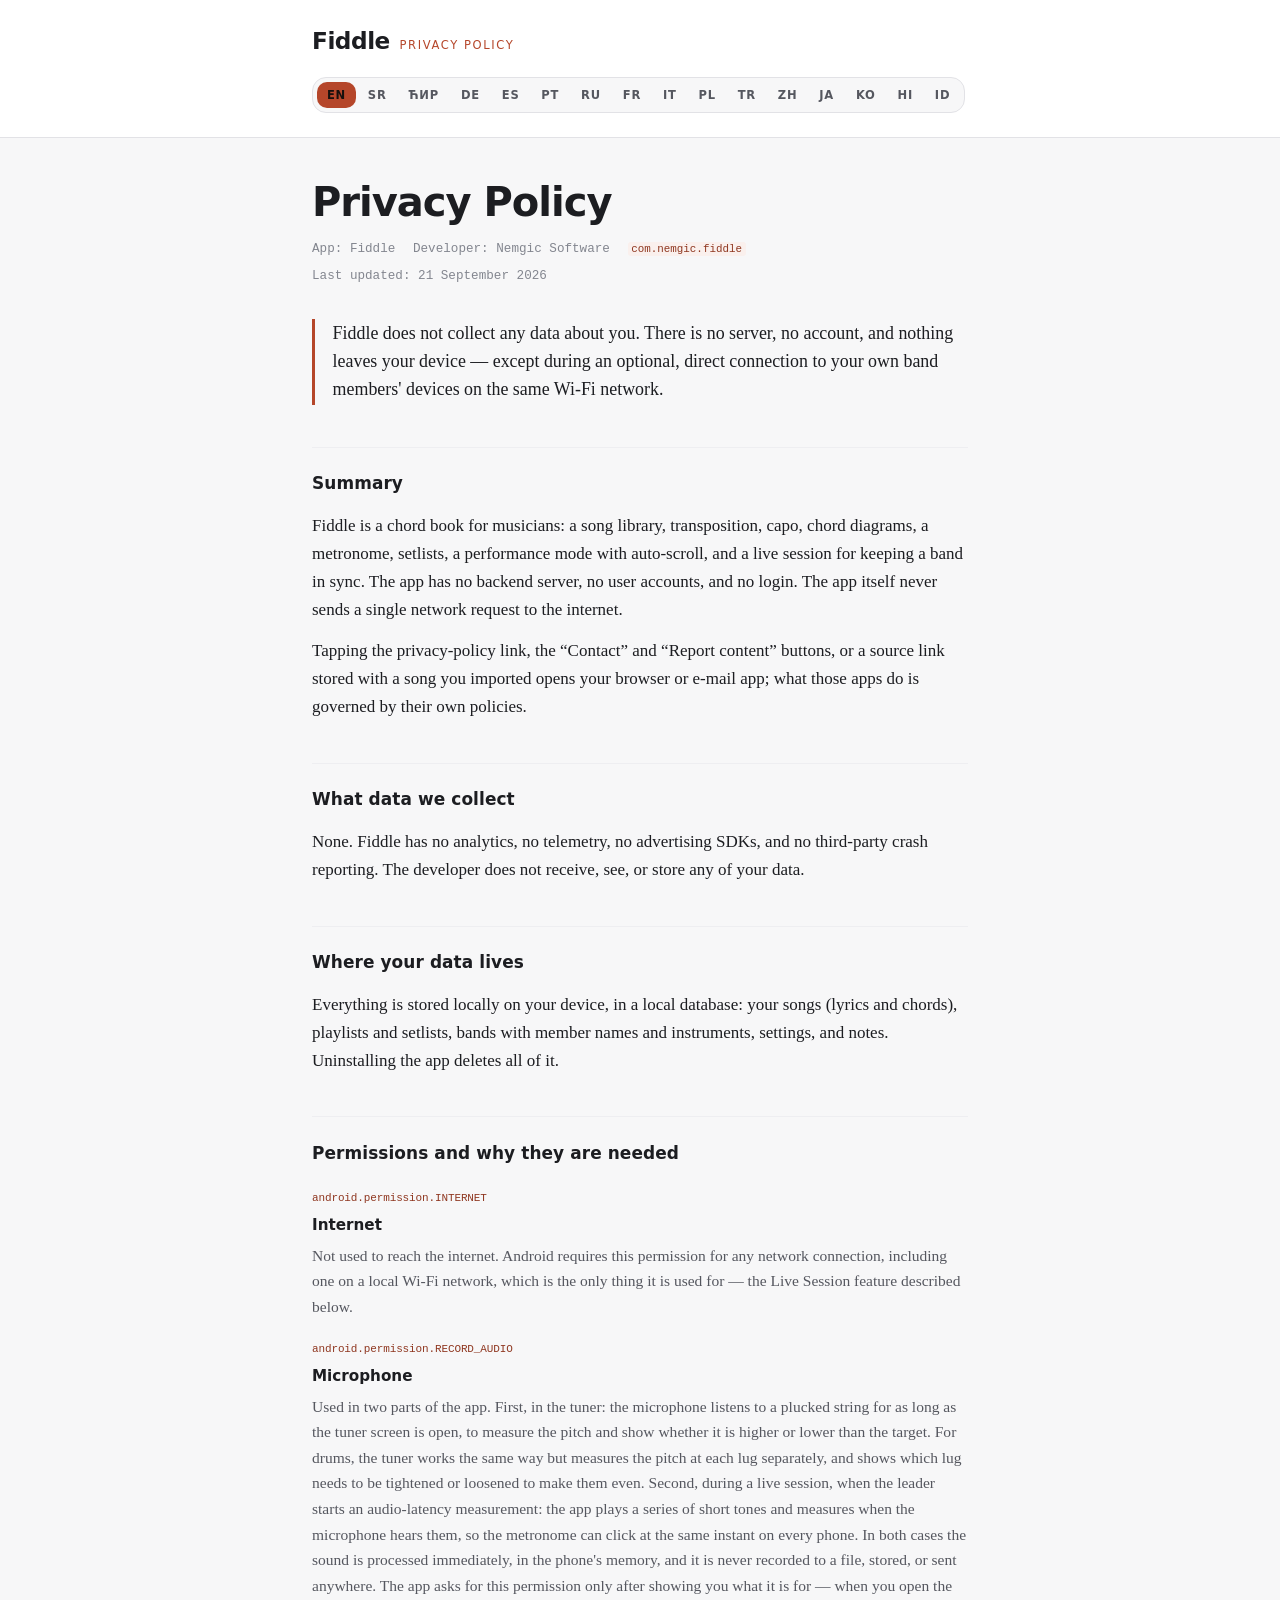
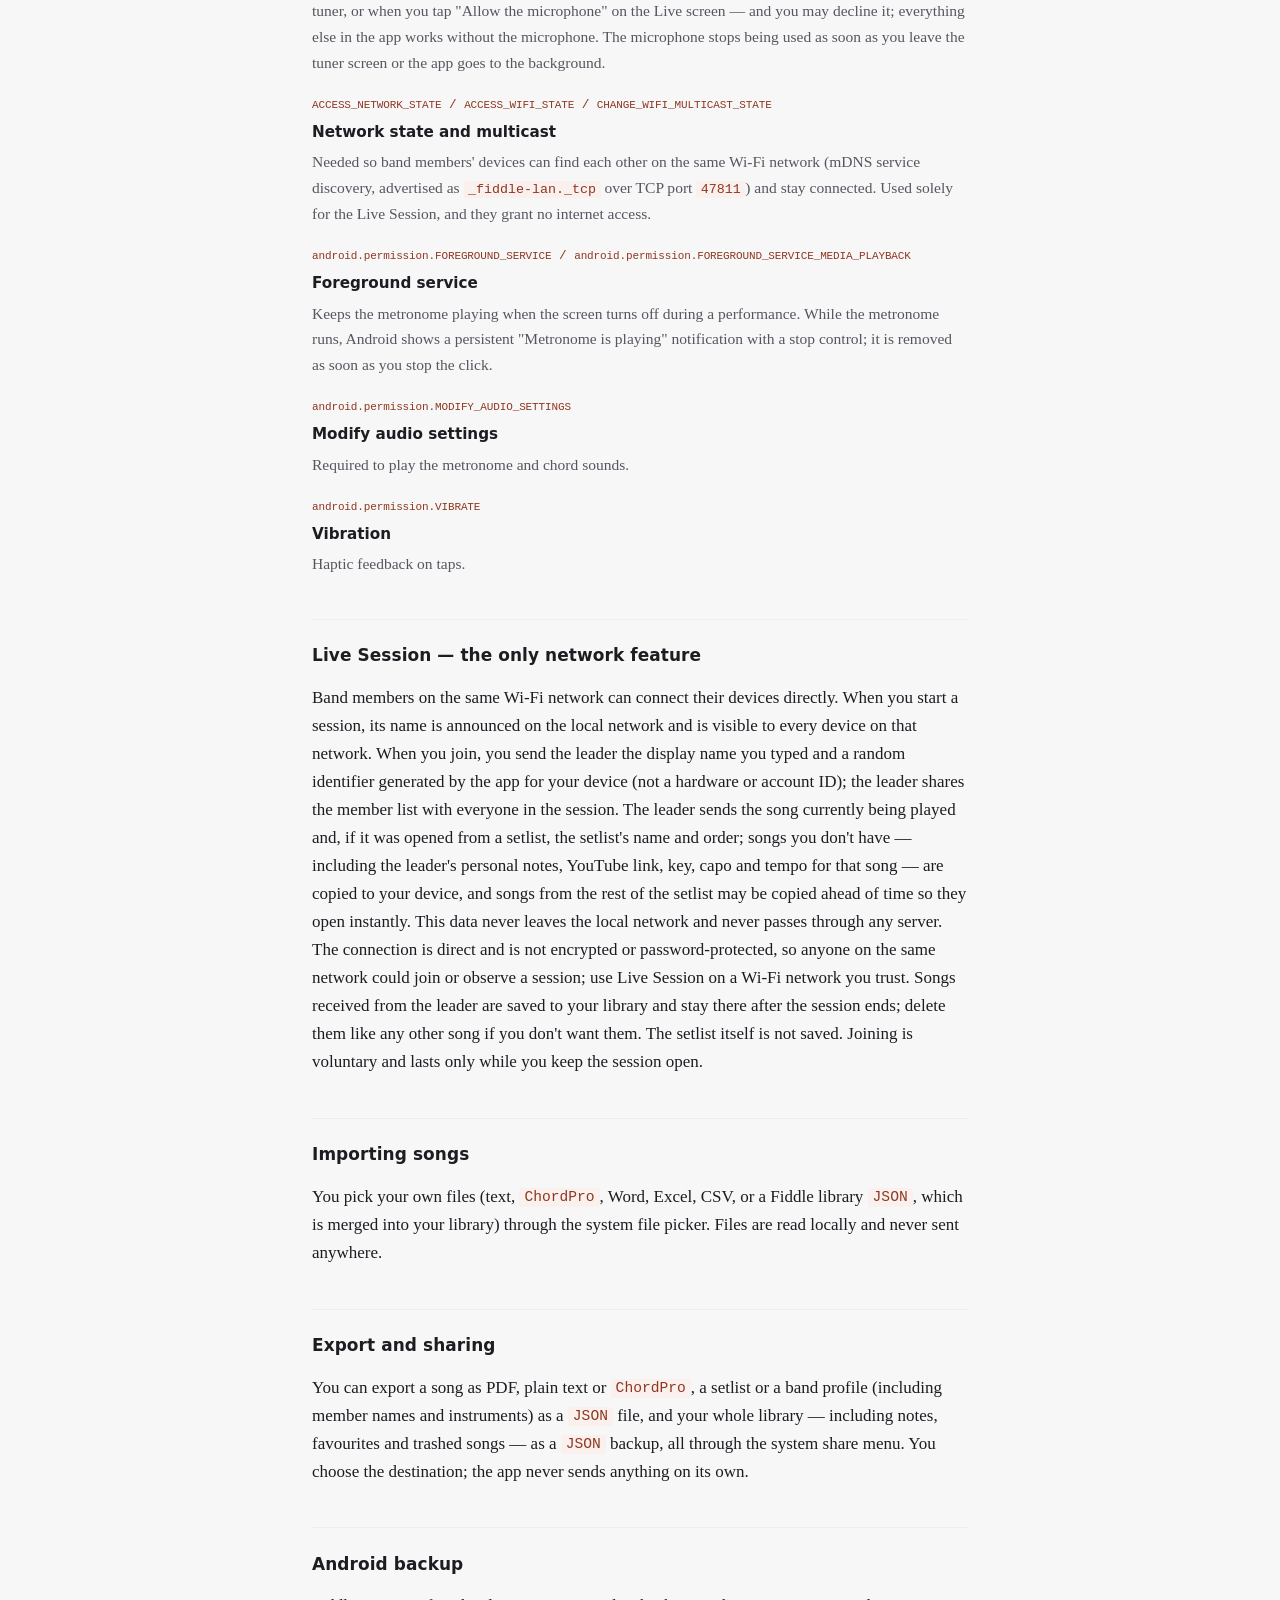
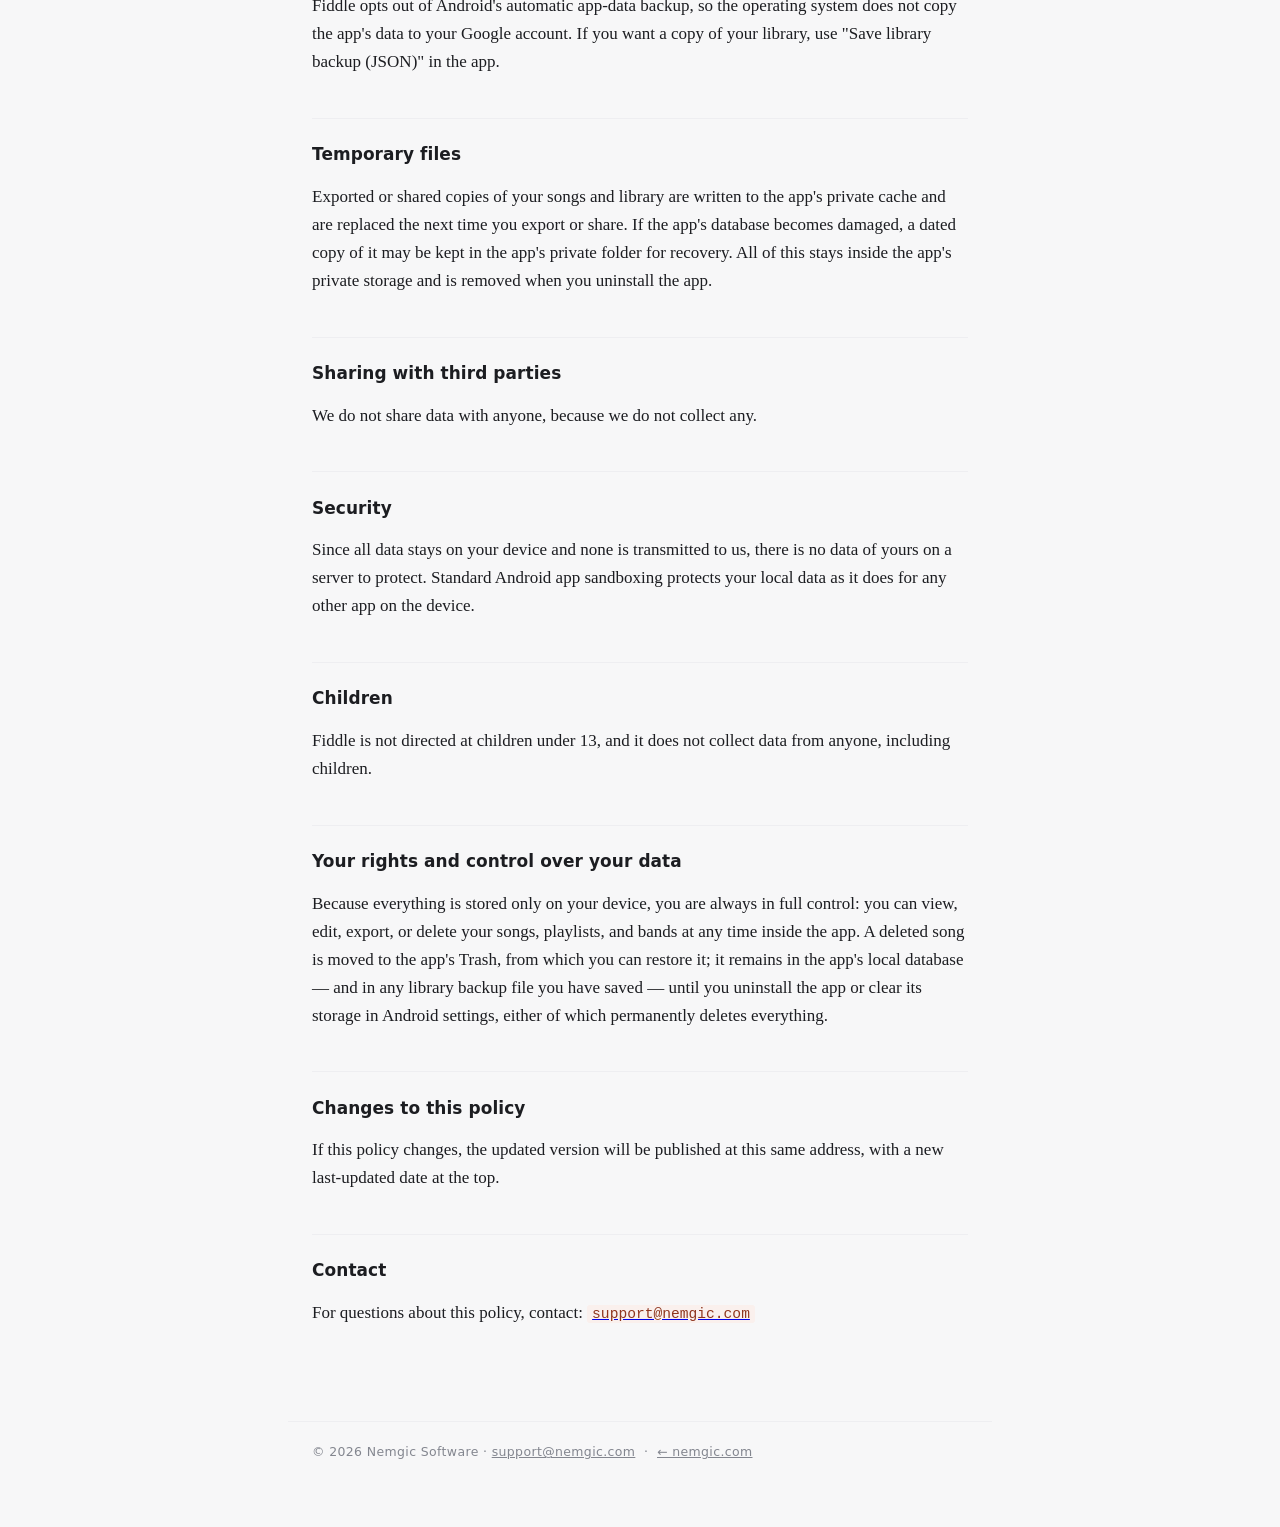
==== commit cd93b784: "Politika privatnosti: bez READ/WRITE_EXTERNAL_STORAGE (dozvole blokirane u 2.0.0) Co-Authored-By: Cl" ====
--- a/fiddle/index.html
+++ b/fiddle/index.html
@@ -374,11 +374,6 @@
     <span class="perm-label">Vibration</span>
     <p>Haptic feedback on taps.</p>
   </div>
-  <div class="perm">
-    <span class="perm-name"><code>READ_EXTERNAL_STORAGE</code> / <code>WRITE_EXTERNAL_STORAGE</code></span>
-    <span class="perm-label">File access — Android 12 and older only</span>
-    <p>Declared by a file library the app uses, limited to Android 12 and older (<code>maxSdkVersion=32</code>). Fiddle does not browse or write to your storage on its own: files you import are chosen through the system file picker, and exports are handed to the system share sheet, where you choose where they go.</p>
-  </div>
 </div>
 
 <h2>Live Session — the only network feature</h2>
@@ -468,11 +463,6 @@
     <span class="perm-label">Vibracija</span>
     <p>Haptički odziv na dodir.</p>
   </div>
-  <div class="perm">
-    <span class="perm-name"><code>READ_EXTERNAL_STORAGE</code> / <code>WRITE_EXTERNAL_STORAGE</code></span>
-    <span class="perm-label">Pristup fajlovima — samo Android 12 i stariji</span>
-    <p>Deklariše ih biblioteka za rad sa fajlovima koju aplikacija koristi, ograničena na Android 12 i starije (<code>maxSdkVersion=32</code>). Fiddle sama od sebe ne pretražuje niti upisuje u vaš prostor za skladištenje: fajlove koje uvozite birate kroz sistemski birač fajlova, a izvezeni fajlovi se predaju sistemskom meniju za deljenje, gde sami birate gde idu.</p>
-  </div>
 </div>
 
 <h2>Sesija uživo — jedina mrežna funkcija</h2>
@@ -562,11 +552,6 @@
     <span class="perm-label">Вибрација</span>
     <p>Хаптички одзив на додир.</p>
   </div>
-  <div class="perm">
-    <span class="perm-name"><code>READ_EXTERNAL_STORAGE</code> / <code>WRITE_EXTERNAL_STORAGE</code></span>
-    <span class="perm-label">Приступ фајловима — само Android 12 и старији</span>
-    <p>Декларише их библиотека за рад са фајловима коју апликација користи, ограничена на Android 12 и старије (<code>maxSdkVersion=32</code>). Fiddle сама од себе не претражује нити уписује у ваш простор за складиштење: фајлове које увозите бирате кроз системски бирач фајлова, а извезени фајлови се предају системском менију за дељење, где сами бирате где иду.</p>
-  </div>
 </div>
 
 <h2>Сесија уживо — једина мрежна функција</h2>
@@ -656,11 +641,6 @@
     <span class="perm-label">Vibration</span>
     <p>Haptisches Feedback bei Tippen.</p>
   </div>
-  <div class="perm">
-    <span class="perm-name"><code>READ_EXTERNAL_STORAGE</code> / <code>WRITE_EXTERNAL_STORAGE</code></span>
-    <span class="perm-label">Dateizugriff — nur Android 12 und älter</span>
-    <p>Wird von einer Dateibibliothek deklariert, die die App verwendet, beschränkt auf Android 12 und älter (<code>maxSdkVersion=32</code>). Fiddle durchsucht Ihren Speicher nicht von sich aus und schreibt nicht darauf: Dateien, die Sie importieren, wählen Sie über die System-Dateiauswahl aus, und Exporte werden an das System-Freigabemenü übergeben, in dem Sie das Ziel selbst wählen.</p>
-  </div>
 </div>
 
 <h2>Live-Session — die einzige Netzwerkfunktion</h2>
@@ -750,11 +730,6 @@
     <span class="perm-label">Vibración</span>
     <p>Retroalimentación háptica al tocar.</p>
   </div>
-  <div class="perm">
-    <span class="perm-name"><code>READ_EXTERNAL_STORAGE</code> / <code>WRITE_EXTERNAL_STORAGE</code></span>
-    <span class="perm-label">Acceso a archivos — solo Android 12 y anteriores</span>
-    <p>Declarados por una biblioteca de archivos que usa la app, limitados a Android 12 y anteriores (<code>maxSdkVersion=32</code>). Fiddle no explora ni escribe en su almacenamiento por su cuenta: los archivos que importa se eligen mediante el selector de archivos del sistema, y las exportaciones se entregan a la hoja de uso compartido del sistema, donde usted elige adónde van.</p>
-  </div>
 </div>
 
 <h2>Sesión en vivo — la única función de red</h2>
@@ -844,11 +819,6 @@
     <span class="perm-label">Vibração</span>
     <p>Feedback tátil ao tocar na tela.</p>
   </div>
-  <div class="perm">
-    <span class="perm-name"><code>READ_EXTERNAL_STORAGE</code> / <code>WRITE_EXTERNAL_STORAGE</code></span>
-    <span class="perm-label">Acesso a arquivos — apenas Android 12 e anteriores</span>
-    <p>Declaradas por uma biblioteca de arquivos que o app usa, limitada ao Android 12 e versões anteriores (<code>maxSdkVersion=32</code>). O Fiddle não navega nem grava no seu armazenamento por conta própria: os arquivos que você importa são escolhidos pelo seletor de arquivos do sistema, e as exportações são entregues à folha de compartilhamento do sistema, onde você escolhe para onde vão.</p>
-  </div>
 </div>
 
 <h2>Sessão ao Vivo — o único recurso de rede</h2>
@@ -938,11 +908,6 @@
     <span class="perm-label">Вибрация</span>
     <p>Тактильный отклик на нажатия.</p>
   </div>
-  <div class="perm">
-    <span class="perm-name"><code>READ_EXTERNAL_STORAGE</code> / <code>WRITE_EXTERNAL_STORAGE</code></span>
-    <span class="perm-label">Доступ к файлам — только для Android 12 и старее</span>
-    <p>Объявлены библиотекой для работы с файлами, которую использует приложение, и ограничены Android 12 и более старыми версиями (<code>maxSdkVersion=32</code>). Fiddle самостоятельно не просматривает и не записывает данные в ваше хранилище: файлы, которые вы импортируете, выбираются через системный выбор файлов, а экспортированные файлы передаются в системное меню «Поделиться», где вы сами выбираете, куда их отправить.</p>
-  </div>
 </div>
 
 <h2>Живая сессия — единственная сетевая функция</h2>
@@ -1032,11 +997,6 @@
     <span class="perm-label">Vibration</span>
     <p>Retour haptique lors des appuis.</p>
   </div>
-  <div class="perm">
-    <span class="perm-name"><code>READ_EXTERNAL_STORAGE</code> / <code>WRITE_EXTERNAL_STORAGE</code></span>
-    <span class="perm-label">Accès aux fichiers — Android 12 et versions antérieures uniquement</span>
-    <p>Déclarée par une bibliothèque de fichiers utilisée par l'application, limitée à Android 12 et versions antérieures (<code>maxSdkVersion=32</code>). Fiddle ne parcourt ni n'écrit dans votre stockage de sa propre initiative : les fichiers que vous importez sont choisis via le sélecteur de fichiers du système, et les exports sont remis au menu de partage du système, où vous choisissez leur destination.</p>
-  </div>
 </div>
 
 <h2>Session en direct — la seule fonctionnalité réseau</h2>
@@ -1126,11 +1086,6 @@
     <span class="perm-label">Vibrazione</span>
     <p>Feedback aptico al tocco.</p>
   </div>
-  <div class="perm">
-    <span class="perm-name"><code>READ_EXTERNAL_STORAGE</code> / <code>WRITE_EXTERNAL_STORAGE</code></span>
-    <span class="perm-label">Accesso ai file — solo Android 12 e versioni precedenti</span>
-    <p>Dichiarati da una libreria per file usata dall'app, limitati ad Android 12 e versioni precedenti (<code>maxSdkVersion=32</code>). Fiddle non sfoglia né scrive nella tua memoria di propria iniziativa: i file che importi vengono scelti tramite il selettore di file di sistema, e le esportazioni vengono consegnate al menu di condivisione di sistema, dove scegli tu dove farle andare.</p>
-  </div>
 </div>
 
 <h2>Sessione live — l'unica funzione di rete</h2>
@@ -1220,11 +1175,6 @@
     <span class="perm-label">Wibracje</span>
     <p>Wibracje zwrotne przy dotknięciach.</p>
   </div>
-  <div class="perm">
-    <span class="perm-name"><code>READ_EXTERNAL_STORAGE</code> / <code>WRITE_EXTERNAL_STORAGE</code></span>
-    <span class="perm-label">Dostęp do plików — tylko Android 12 i starsze</span>
-    <p>Zadeklarowane przez bibliotekę plików, z której korzysta aplikacja, ograniczone do Androida 12 i starszych wersji (<code>maxSdkVersion=32</code>). Fiddle samodzielnie nie przegląda ani nie zapisuje danych w pamięci urządzenia: importowane pliki wybierane są przez systemowy selektor plików, a eksportowane pliki przekazywane są do systemowego menu udostępniania, gdzie sami Państwo wybierają miejsce docelowe.</p>
-  </div>
 </div>
 
 <h2>Sesja na żywo — jedyna funkcja sieciowa</h2>
@@ -1314,11 +1264,6 @@
     <span class="perm-label">Titreşim</span>
     <p>Dokunuşlarda dokunsal geri bildirim sağlar.</p>
   </div>
-  <div class="perm">
-    <span class="perm-name"><code>READ_EXTERNAL_STORAGE</code> / <code>WRITE_EXTERNAL_STORAGE</code></span>
-    <span class="perm-label">Dosya erişimi — yalnızca Android 12 ve altı</span>
-    <p>Uygulamanın kullandığı bir dosya kitaplığı tarafından bildirilir ve yalnızca Android 12 ve önceki sürümlerle sınırlıdır (<code>maxSdkVersion=32</code>). Fiddle kendi başına depolama alanınızda gezinmez veya oraya yazmaz: içe aktardığınız dosyalar sistemin dosya seçici aracıyla seçilir, dışa aktarılan dosyalar ise nereye gideceklerini sizin seçtiğiniz sistemin paylaşım menüsüne teslim edilir.</p>
-  </div>
 </div>
 
 <h2>Canlı Oturum — tek ağ özelliği</h2>
@@ -1408,11 +1353,6 @@
     <span class="perm-label">振动</span>
     <p>点按时的触觉反馈。</p>
   </div>
-  <div class="perm">
-    <span class="perm-name"><code>READ_EXTERNAL_STORAGE</code> / <code>WRITE_EXTERNAL_STORAGE</code></span>
-    <span class="perm-label">文件访问——仅限 Android 12 及更早版本</span>
-    <p>由应用所使用的一个文件库声明，仅适用于 Android 12 及更早版本（<code>maxSdkVersion=32</code>）。Fiddle 不会自行浏览或写入您的存储空间：您导入的文件通过系统文件选择器选取，导出的文件则通过系统分享面板处理，由您自行选择去向。</p>
-  </div>
 </div>
 
 <h2>实时会话——唯一的网络功能</h2>
@@ -1502,11 +1442,6 @@
     <span class="perm-label">振動</span>
     <p>タップ時の触覚フィードバックに使用します。</p>
   </div>
-  <div class="perm">
-    <span class="perm-name"><code>READ_EXTERNAL_STORAGE</code> / <code>WRITE_EXTERNAL_STORAGE</code></span>
-    <span class="perm-label">ファイルアクセス — Android 12以前のみ</span>
-    <p>アプリが使用するファイルライブラリによって宣言されているもので、Android 12以前（<code>maxSdkVersion=32</code>）に限られます。Fiddle が自らストレージを閲覧したり書き込んだりすることはありません。インポートするファイルはシステムのファイル選択ツールを通じて選び、エクスポートはシステムの共有シートに渡され、送信先はお客様自身が選択します。</p>
-  </div>
 </div>
 
 <h2>ライブセッション — 唯一のネットワーク機能</h2>
@@ -1596,11 +1531,6 @@
     <span class="perm-label">진동</span>
     <p>탭 시 햅틱 피드백에 사용됩니다.</p>
   </div>
-  <div class="perm">
-    <span class="perm-name"><code>READ_EXTERNAL_STORAGE</code> / <code>WRITE_EXTERNAL_STORAGE</code></span>
-    <span class="perm-label">파일 접근 — Android 12 이하에서만</span>
-    <p>앱이 사용하는 파일 라이브러리에서 선언한 권한으로, Android 12 이하(<code>maxSdkVersion=32</code>)에만 해당됩니다. Fiddle은 스스로 저장소를 탐색하거나 쓰지 않습니다: 가져오는 파일은 시스템 파일 선택기를 통해 사용자가 직접 선택하며, 내보내기는 시스템 공유 시트로 전달되어 사용자가 목적지를 선택합니다.</p>
-  </div>
 </div>
 
 <h2>라이브 세션 — 유일한 네트워크 기능</h2>
@@ -1690,11 +1620,6 @@
     <span class="perm-label">वाइब्रेशन</span>
     <p>टैप करने पर हैप्टिक फ़ीडबैक।</p>
   </div>
-  <div class="perm">
-    <span class="perm-name"><code>READ_EXTERNAL_STORAGE</code> / <code>WRITE_EXTERNAL_STORAGE</code></span>
-    <span class="perm-label">फ़ाइल एक्सेस — केवल Android 12 और उससे पुराने वर्शन पर</span>
-    <p>यह ऐप द्वारा उपयोग की जाने वाली एक फ़ाइल लाइब्रेरी द्वारा घोषित की जाती है, और यह केवल Android 12 और उससे पुराने वर्शन तक सीमित है (<code>maxSdkVersion=32</code>)। Fiddle अपने आप आपके स्टोरेज को न तो ब्राउज़ करता है और न ही उसमें कुछ लिखता है: आप जो फ़ाइलें इंपोर्ट करते हैं वे सिस्टम फ़ाइल पिकर के ज़रिए चुनी जाती हैं, और एक्सपोर्ट सिस्टम शेयर शीट को सौंपे जाते हैं, जहाँ आप खुद तय करते हैं कि वे कहाँ जाएँ।</p>
-  </div>
 </div>
 
 <h2>लाइव सेशन — एकमात्र नेटवर्क फ़ीचर</h2>
@@ -1783,11 +1708,6 @@
     <span class="perm-name"><code>android.permission.VIBRATE</code></span>
     <span class="perm-label">Getaran</span>
     <p>Umpan balik haptik saat mengetuk.</p>
-  </div>
-  <div class="perm">
-    <span class="perm-name"><code>READ_EXTERNAL_STORAGE</code> / <code>WRITE_EXTERNAL_STORAGE</code></span>
-    <span class="perm-label">Akses berkas — hanya Android 12 ke bawah</span>
-    <p>Dideklarasikan oleh pustaka berkas yang digunakan aplikasi, terbatas pada Android 12 ke bawah (<code>maxSdkVersion=32</code>). Fiddle tidak menjelajahi maupun menulis ke penyimpanan Anda dengan sendirinya: berkas yang Anda impor dipilih melalui pemilih berkas sistem, dan hasil ekspor diserahkan ke lembar berbagi sistem, tempat Anda memilih ke mana berkas itu dikirim.</p>
   </div>
 </div>
 
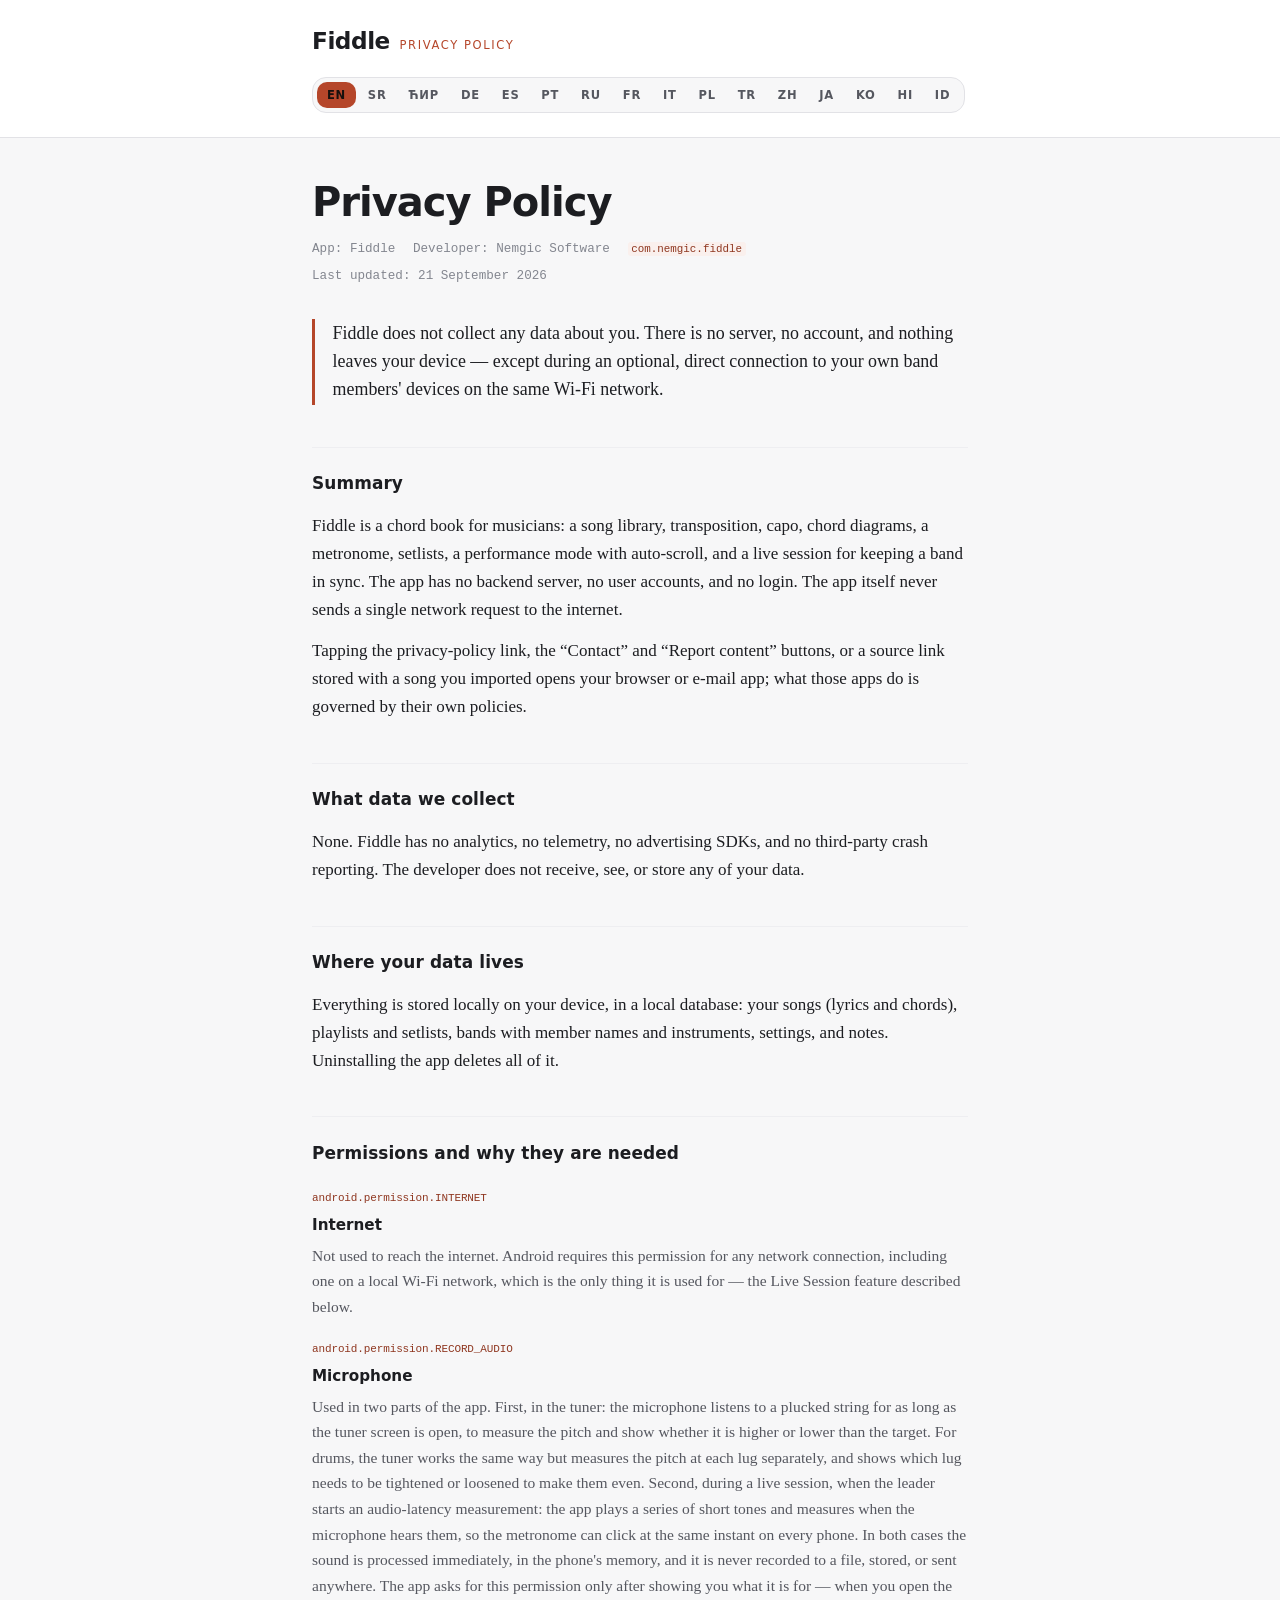
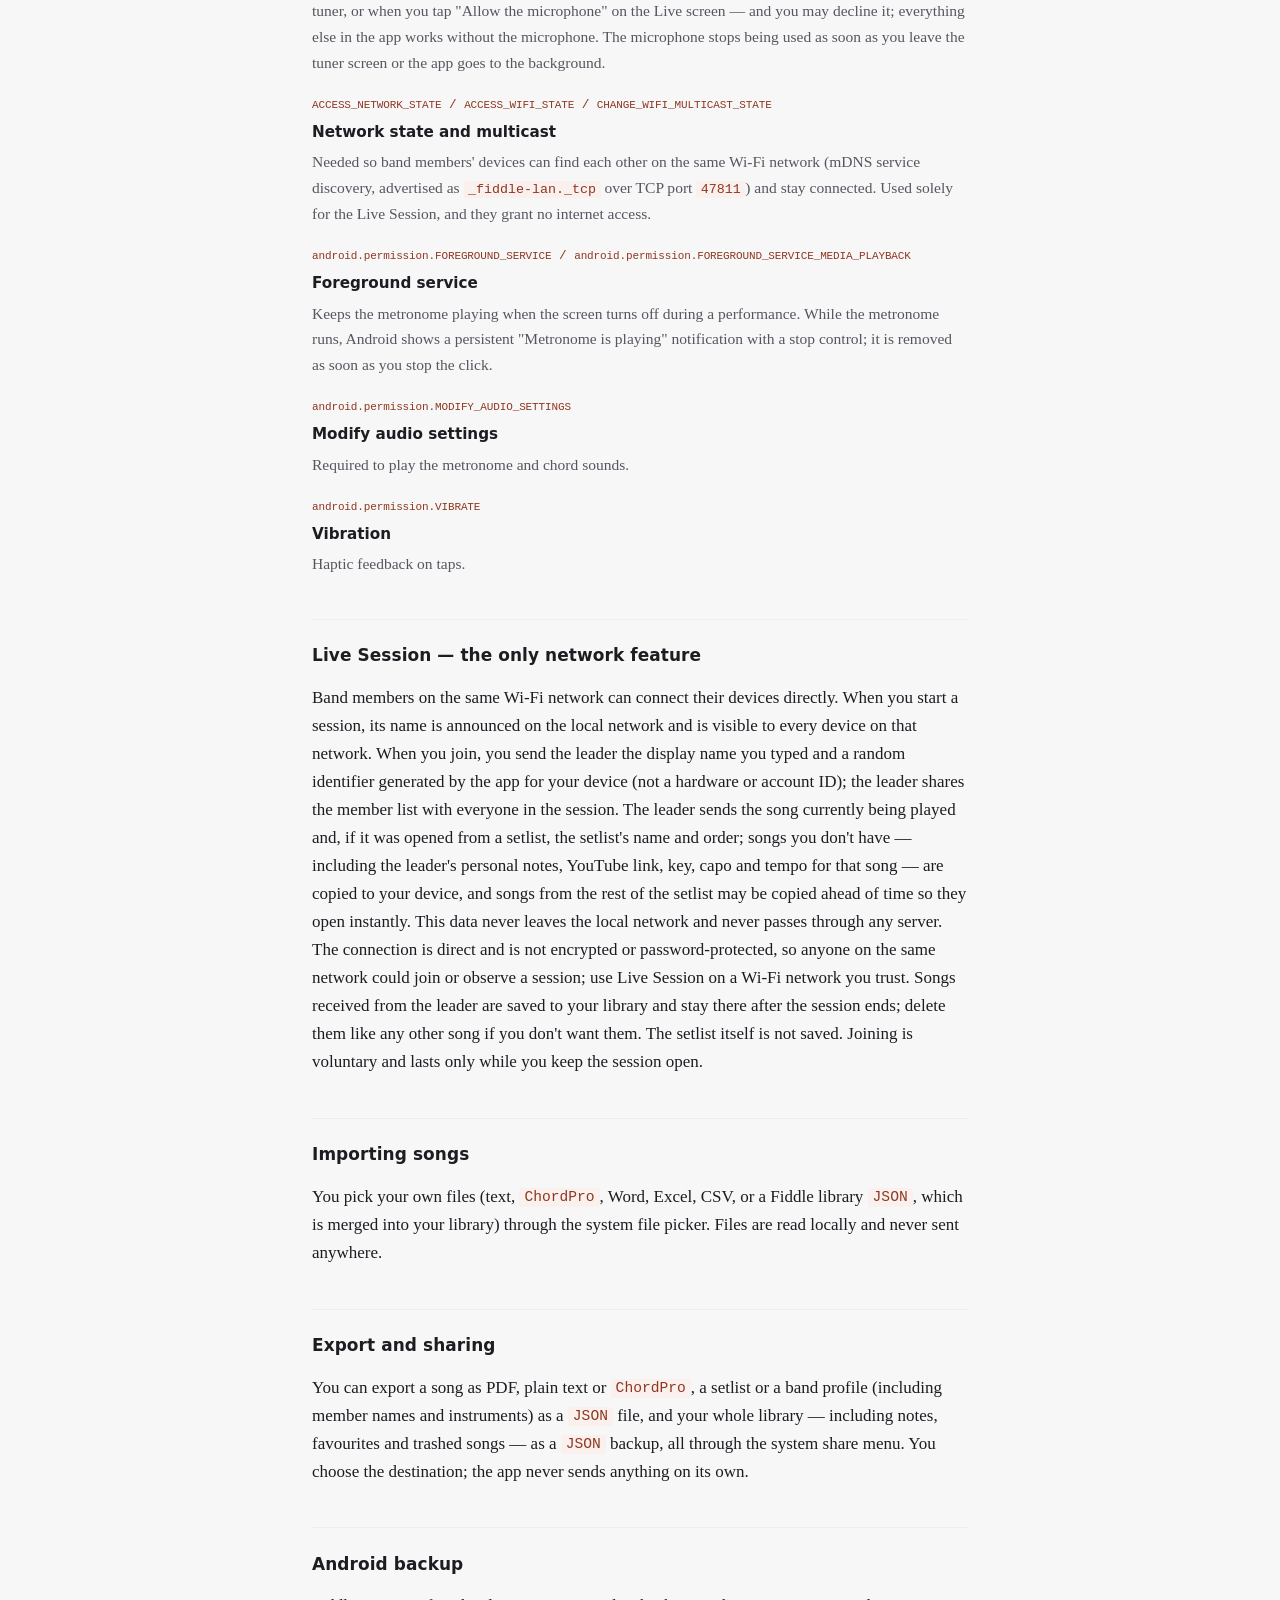
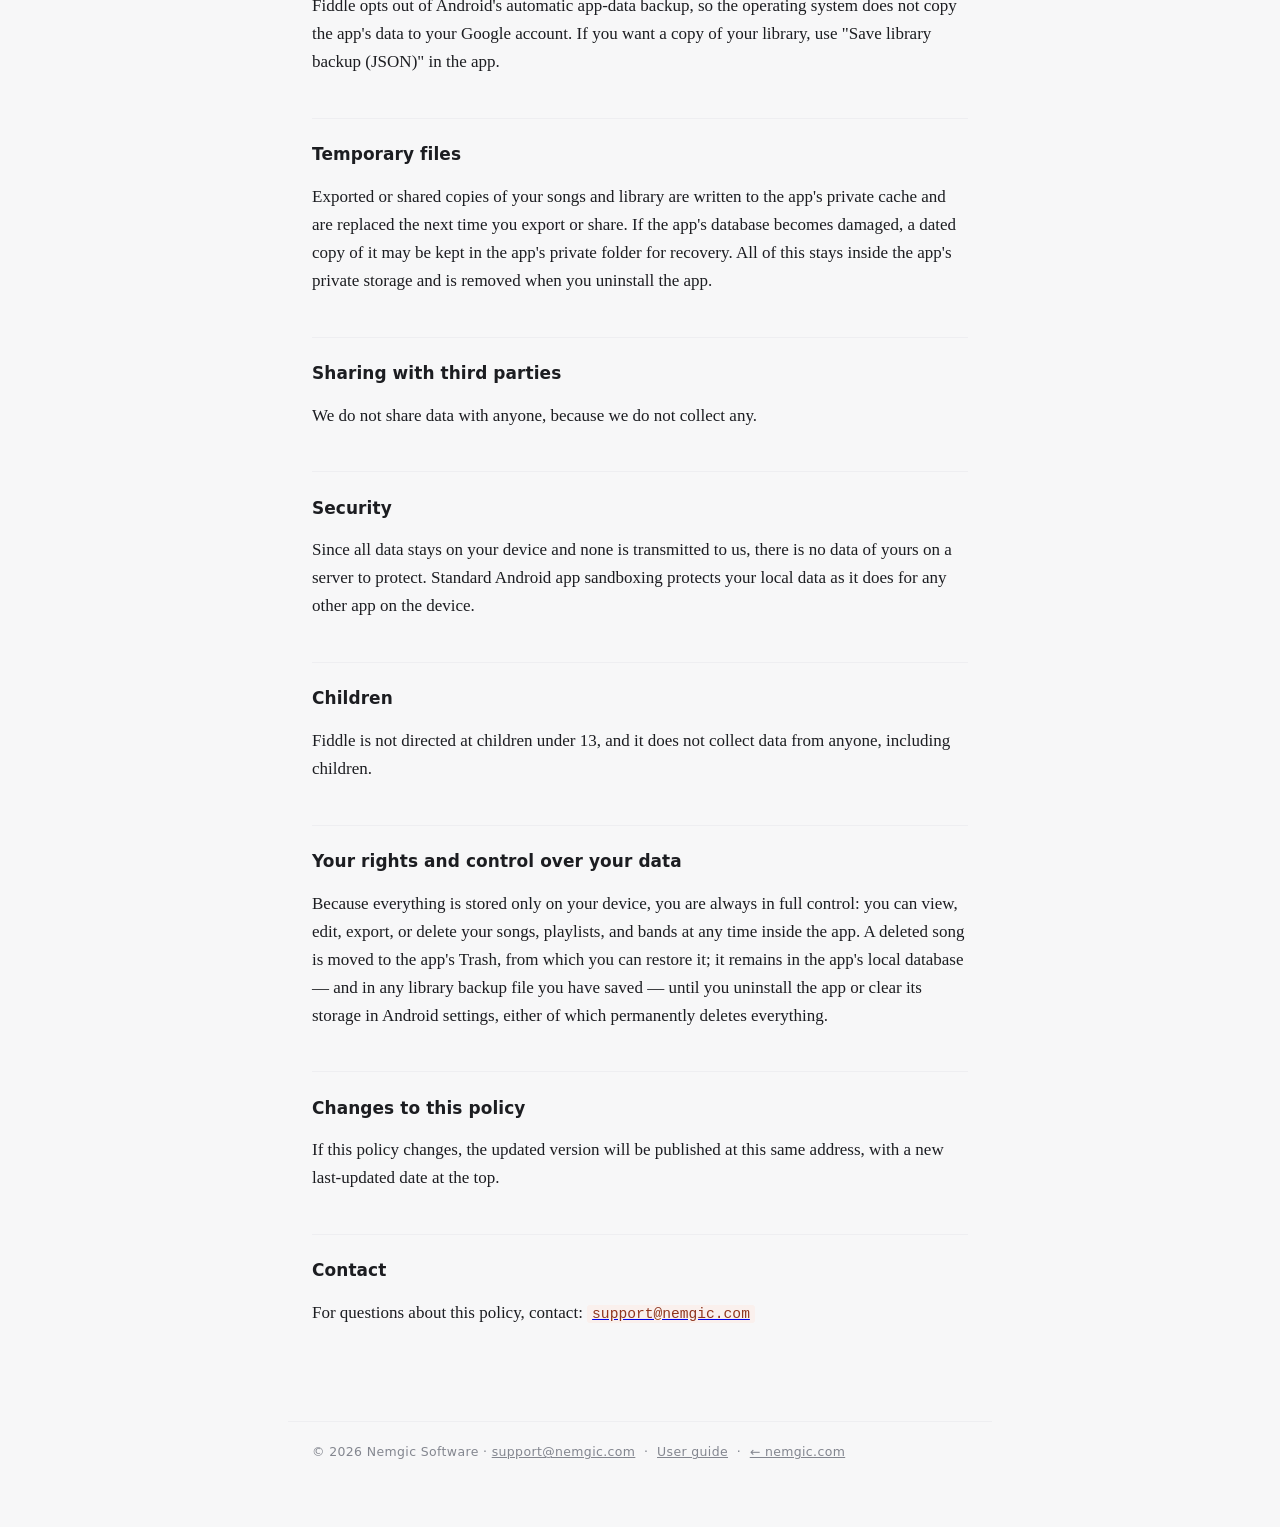
==== commit ee9a0d54: "Linkovi ka uputstvu: sa glavne strane i iz podnozja politike privatnosti Do sada se /fiddle/guide/ n" ====
--- a/fiddle/index.html
+++ b/fiddle/index.html
@@ -1748,6 +1748,8 @@
 
 <footer>
   <span>&copy; 2026 Nemgic Software &middot; <a href="mailto:support@nemgic.com">support@nemgic.com</a></span>
+  &nbsp;&middot;&nbsp;
+  <a href="guide/">User guide</a>
   &nbsp;&middot;&nbsp;
   <a href="/">&larr; nemgic.com</a>
 </footer>
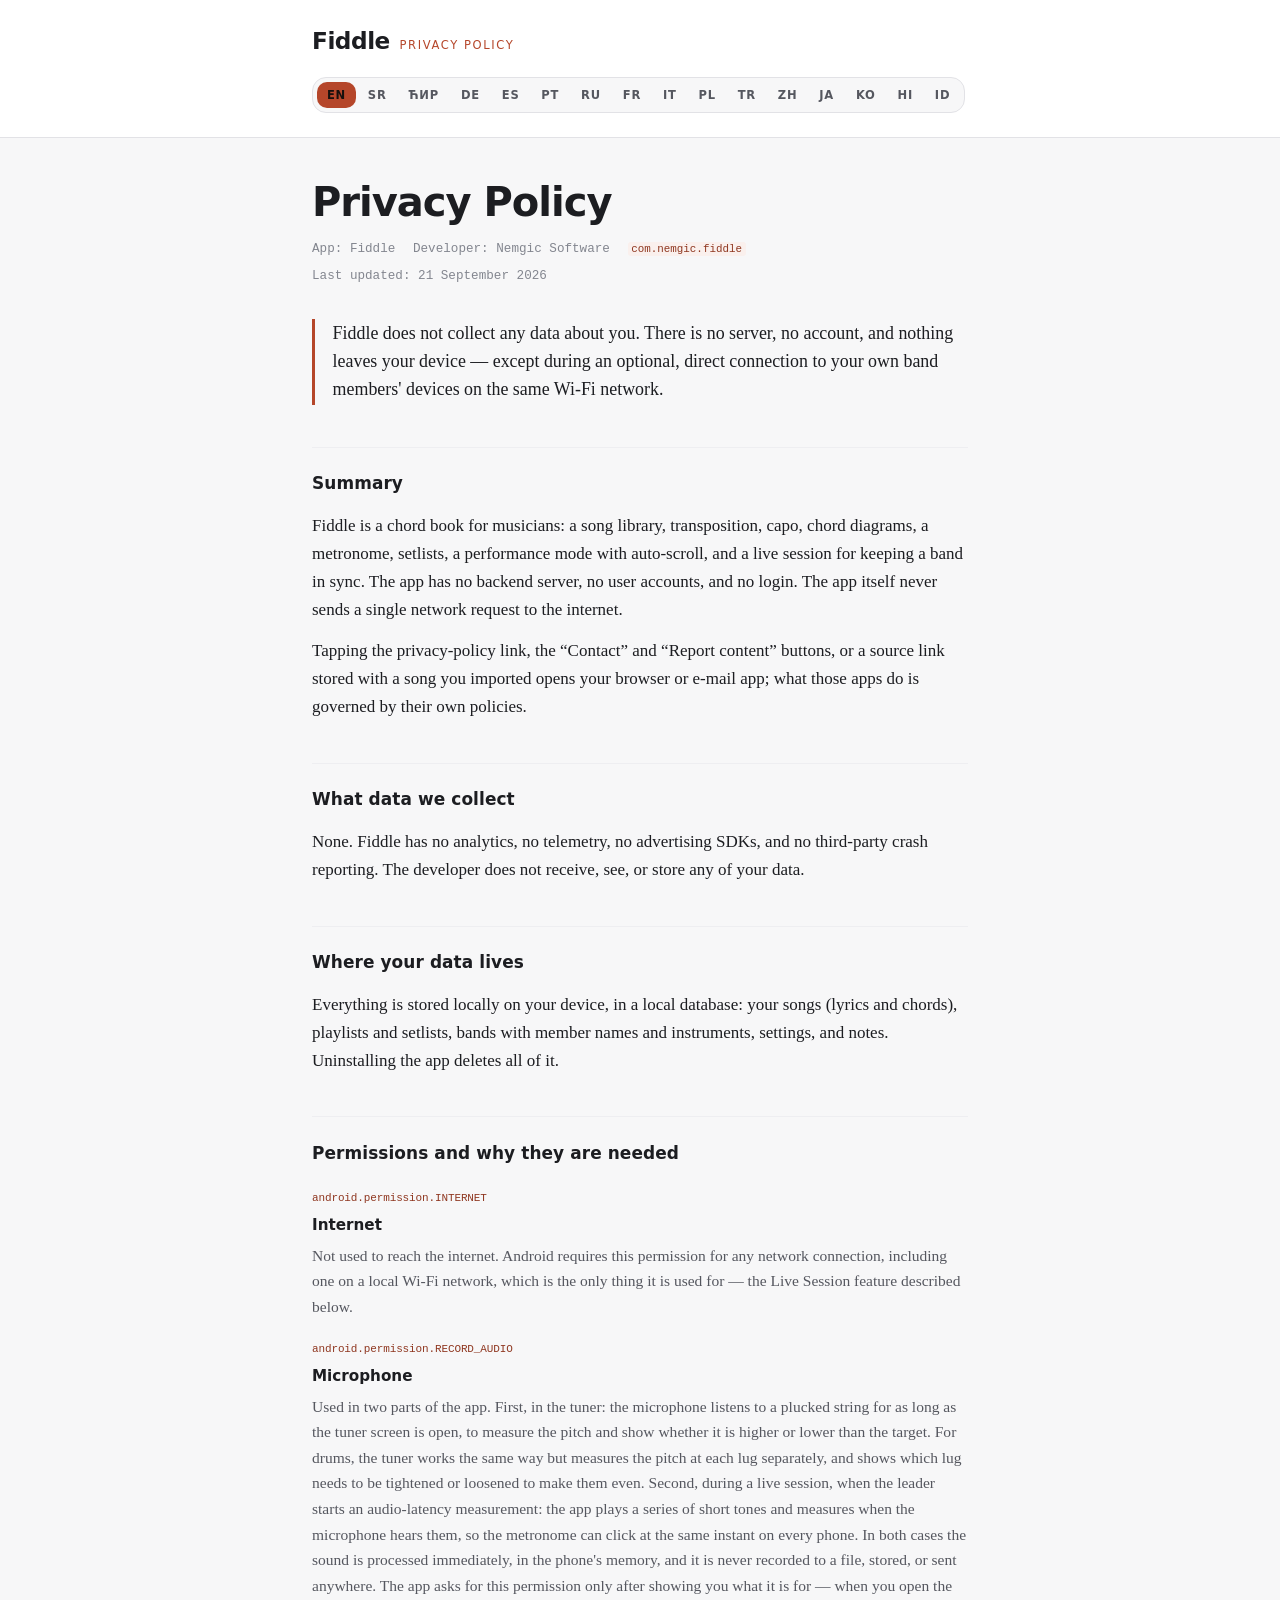
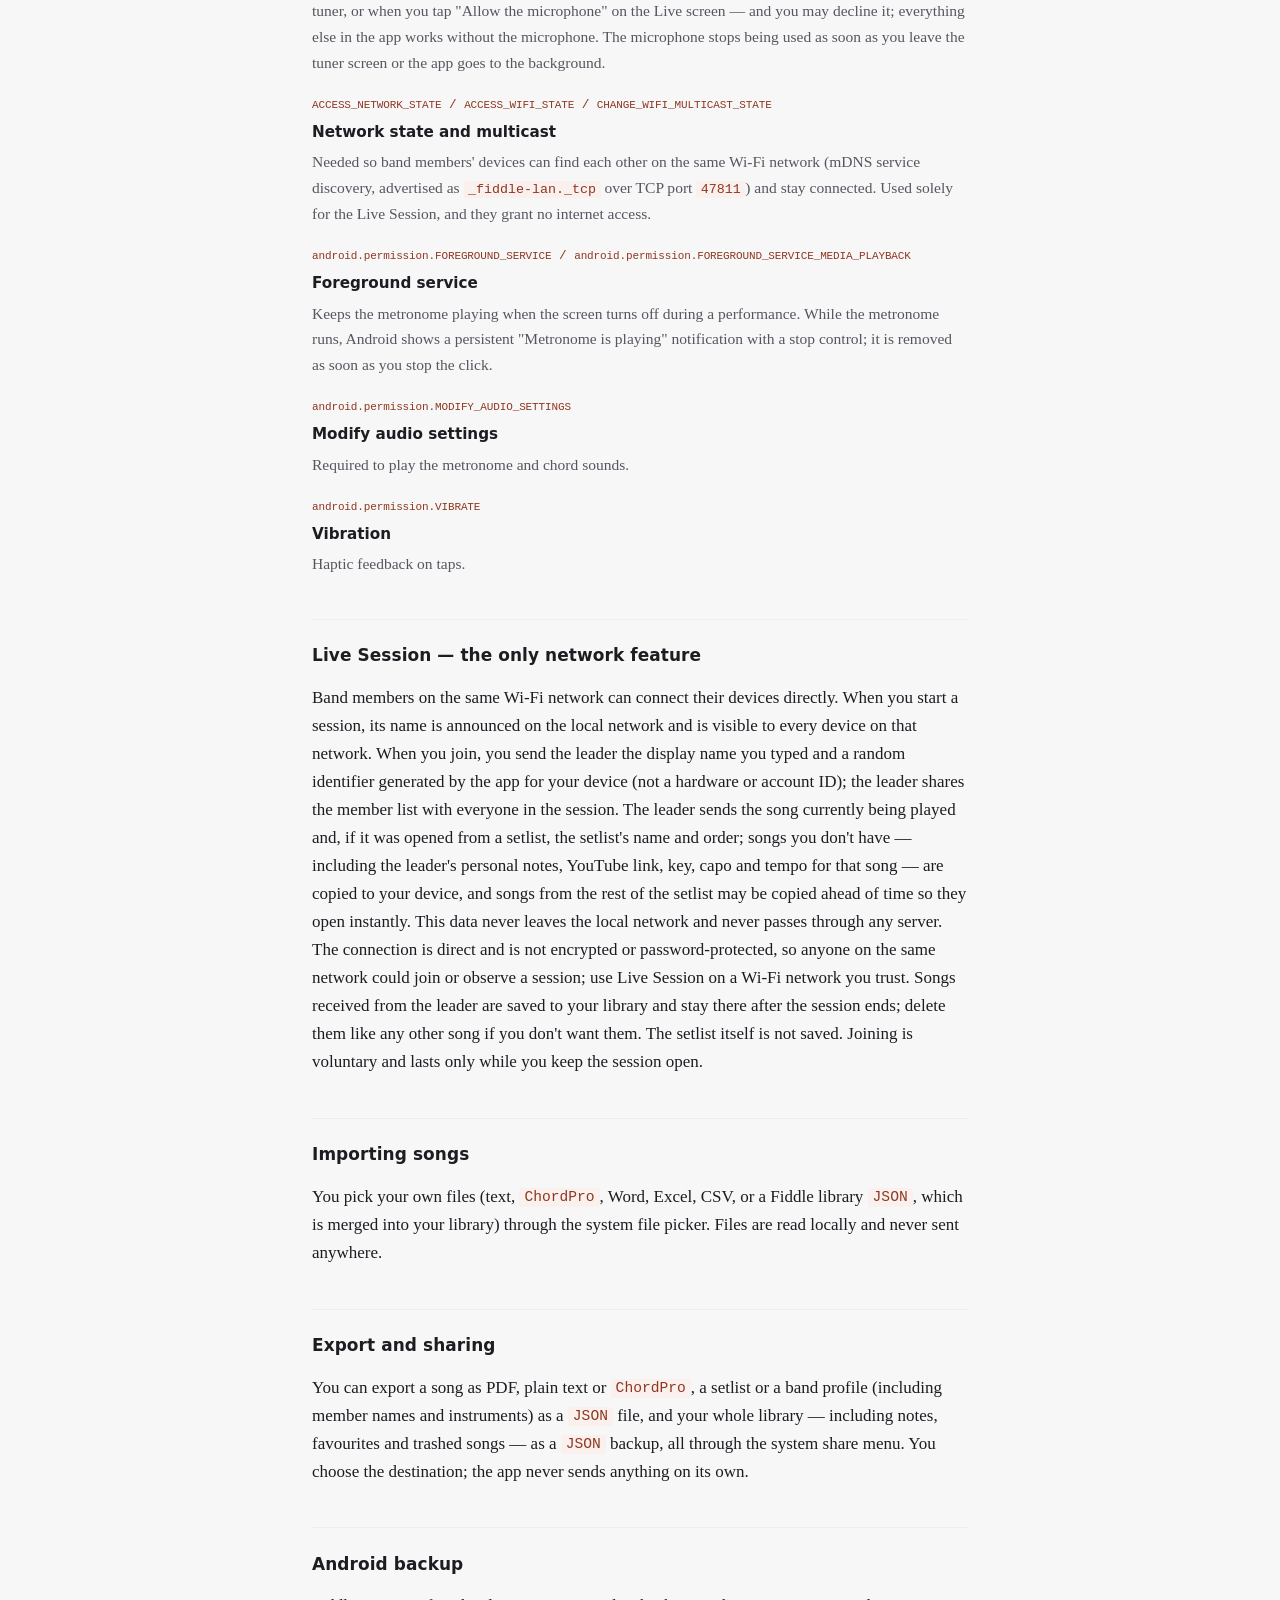
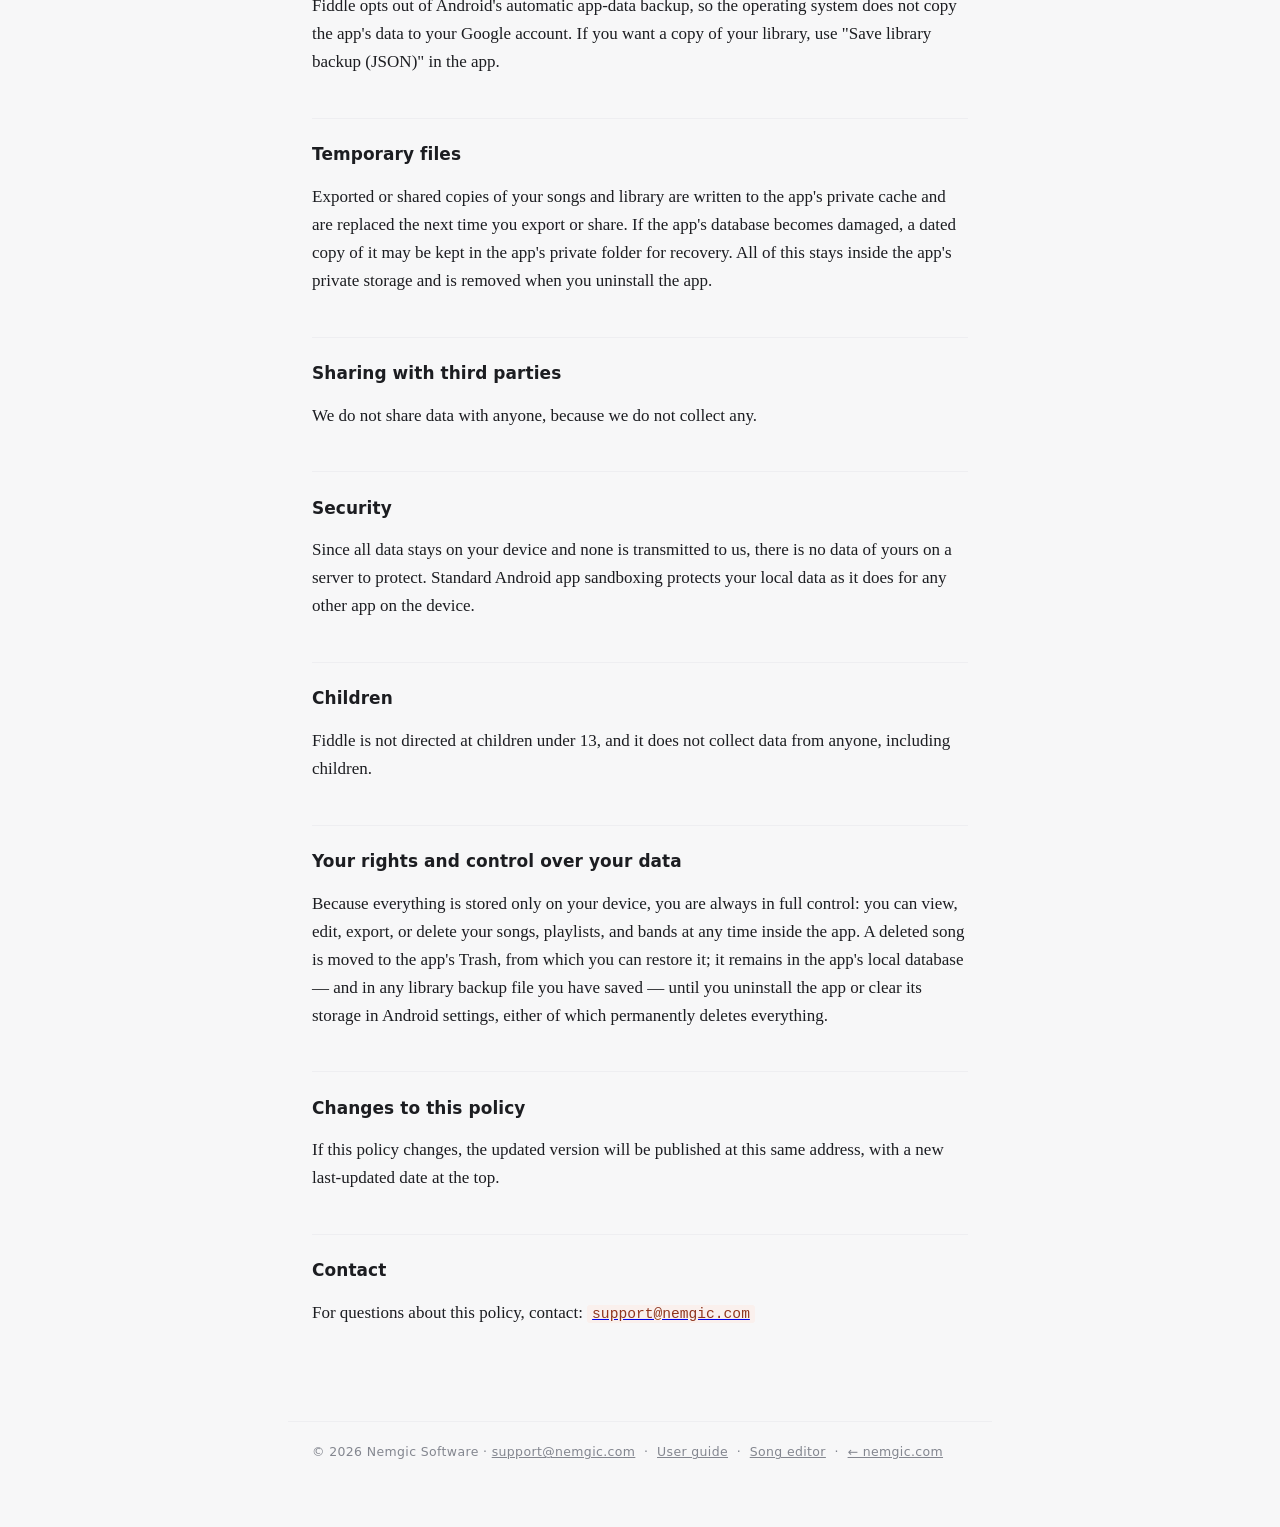
==== commit 0ee93ca5: "Links to the Fiddle song editor on the home page and the Fiddle page" ====
--- a/fiddle/index.html
+++ b/fiddle/index.html
@@ -1750,6 +1750,8 @@
   <span>&copy; 2026 Nemgic Software &middot; <a href="mailto:support@nemgic.com">support@nemgic.com</a></span>
   &nbsp;&middot;&nbsp;
   <a href="guide/">User guide</a>
+  &nbsp;&middot;&nbsp;
+  <a href="editor/">Song editor</a>
   &nbsp;&middot;&nbsp;
   <a href="/">&larr; nemgic.com</a>
 </footer>
